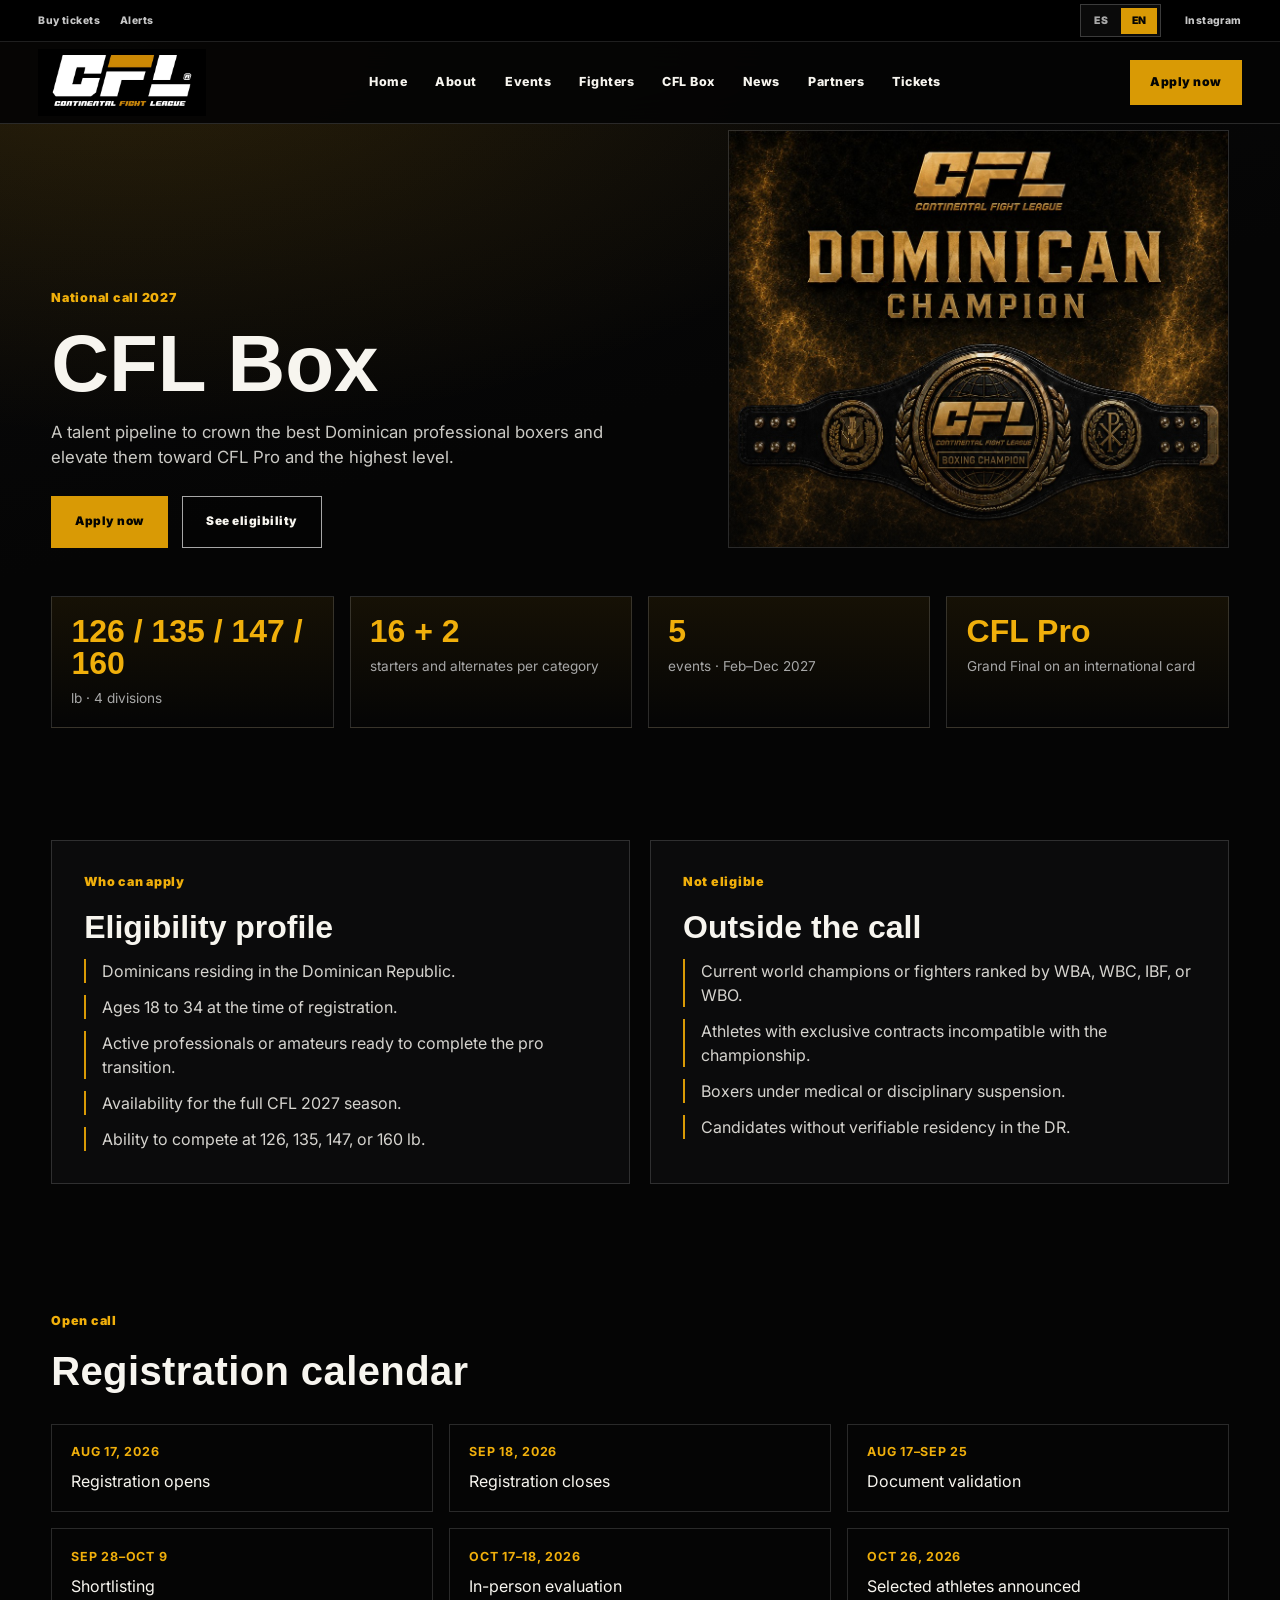
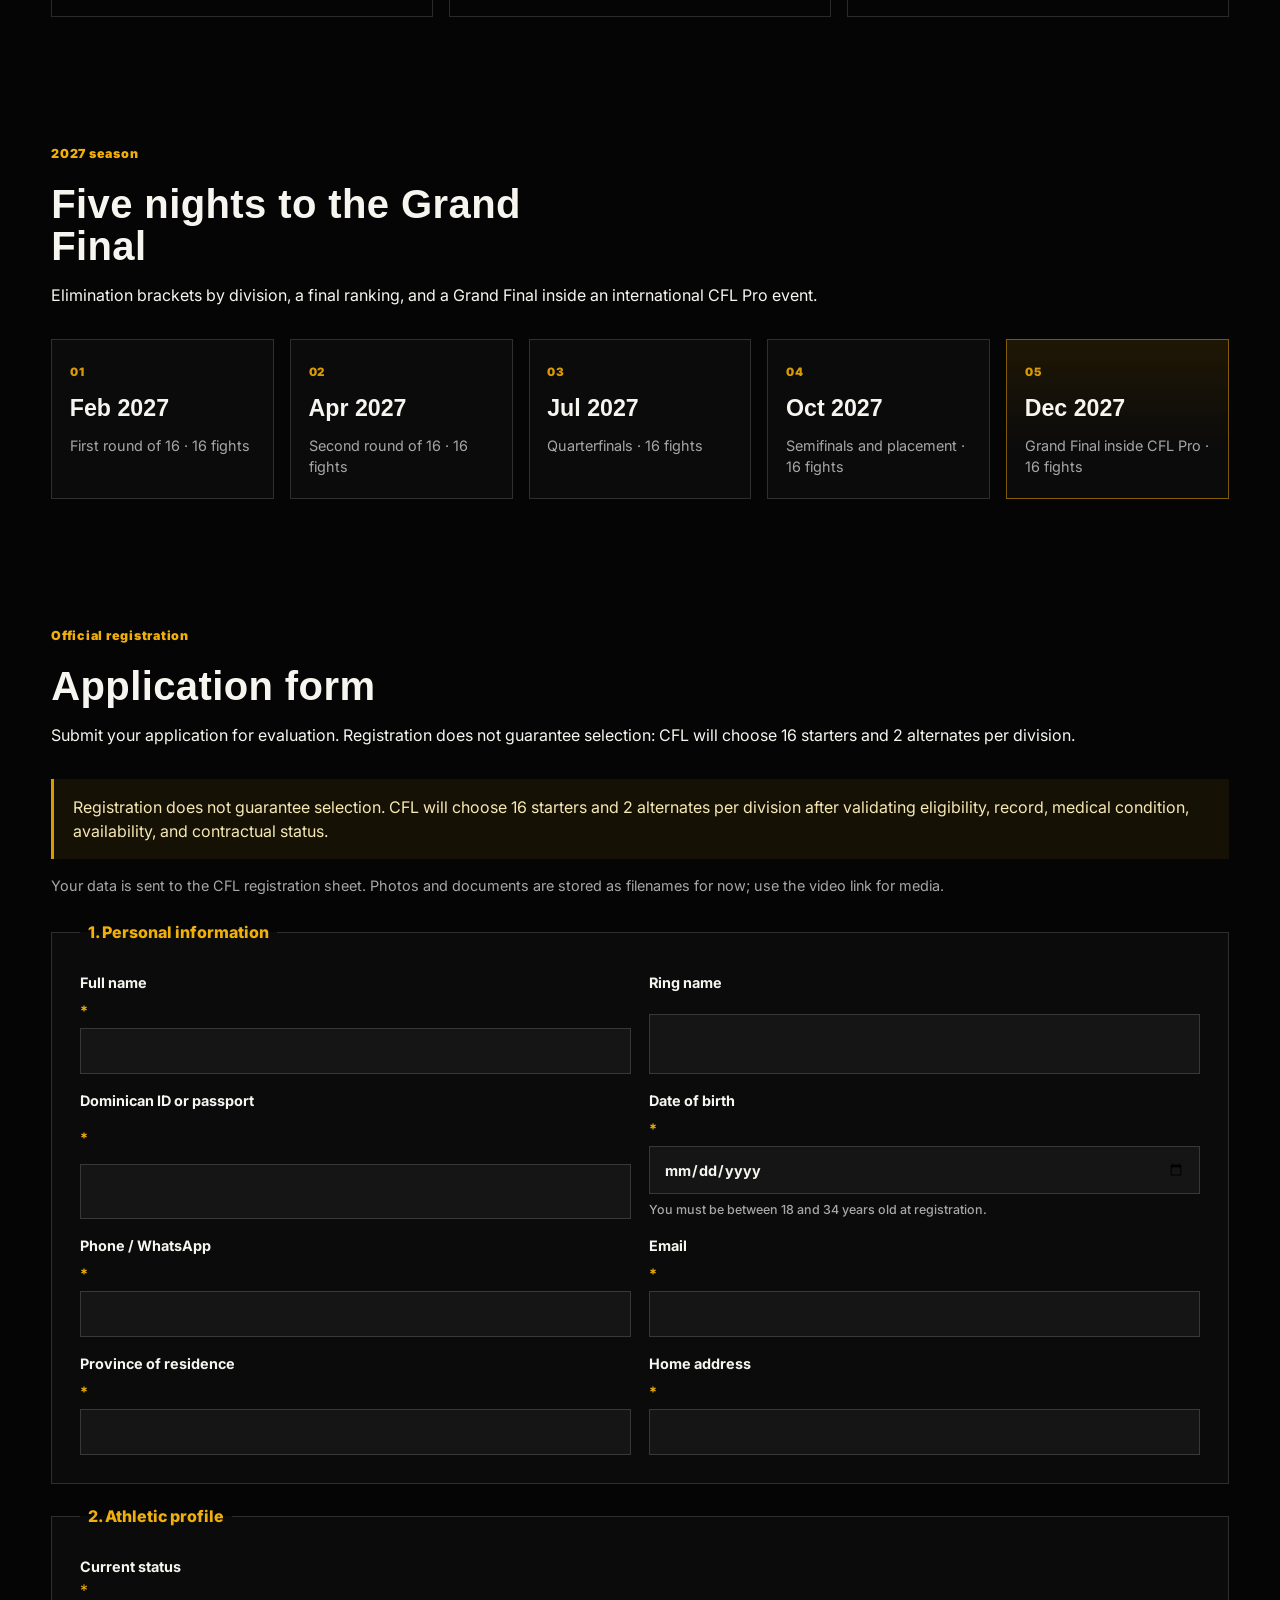
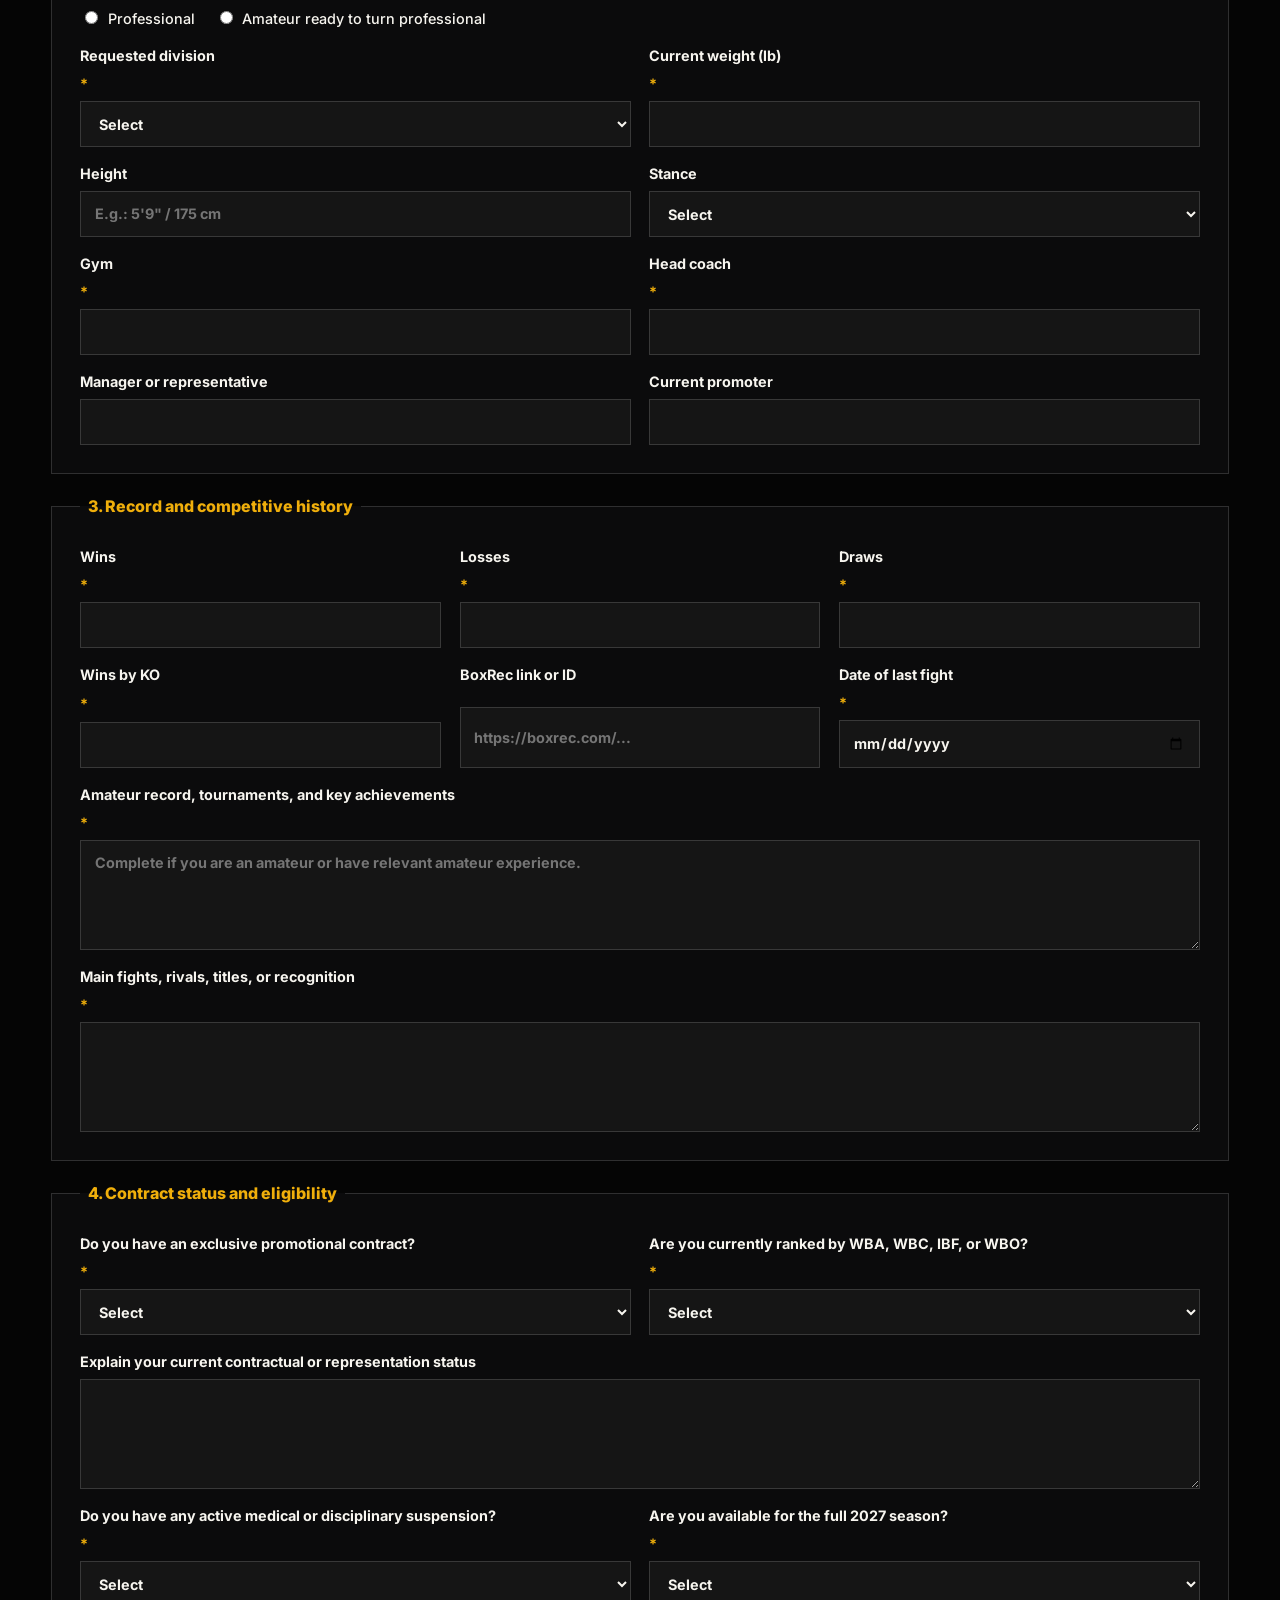
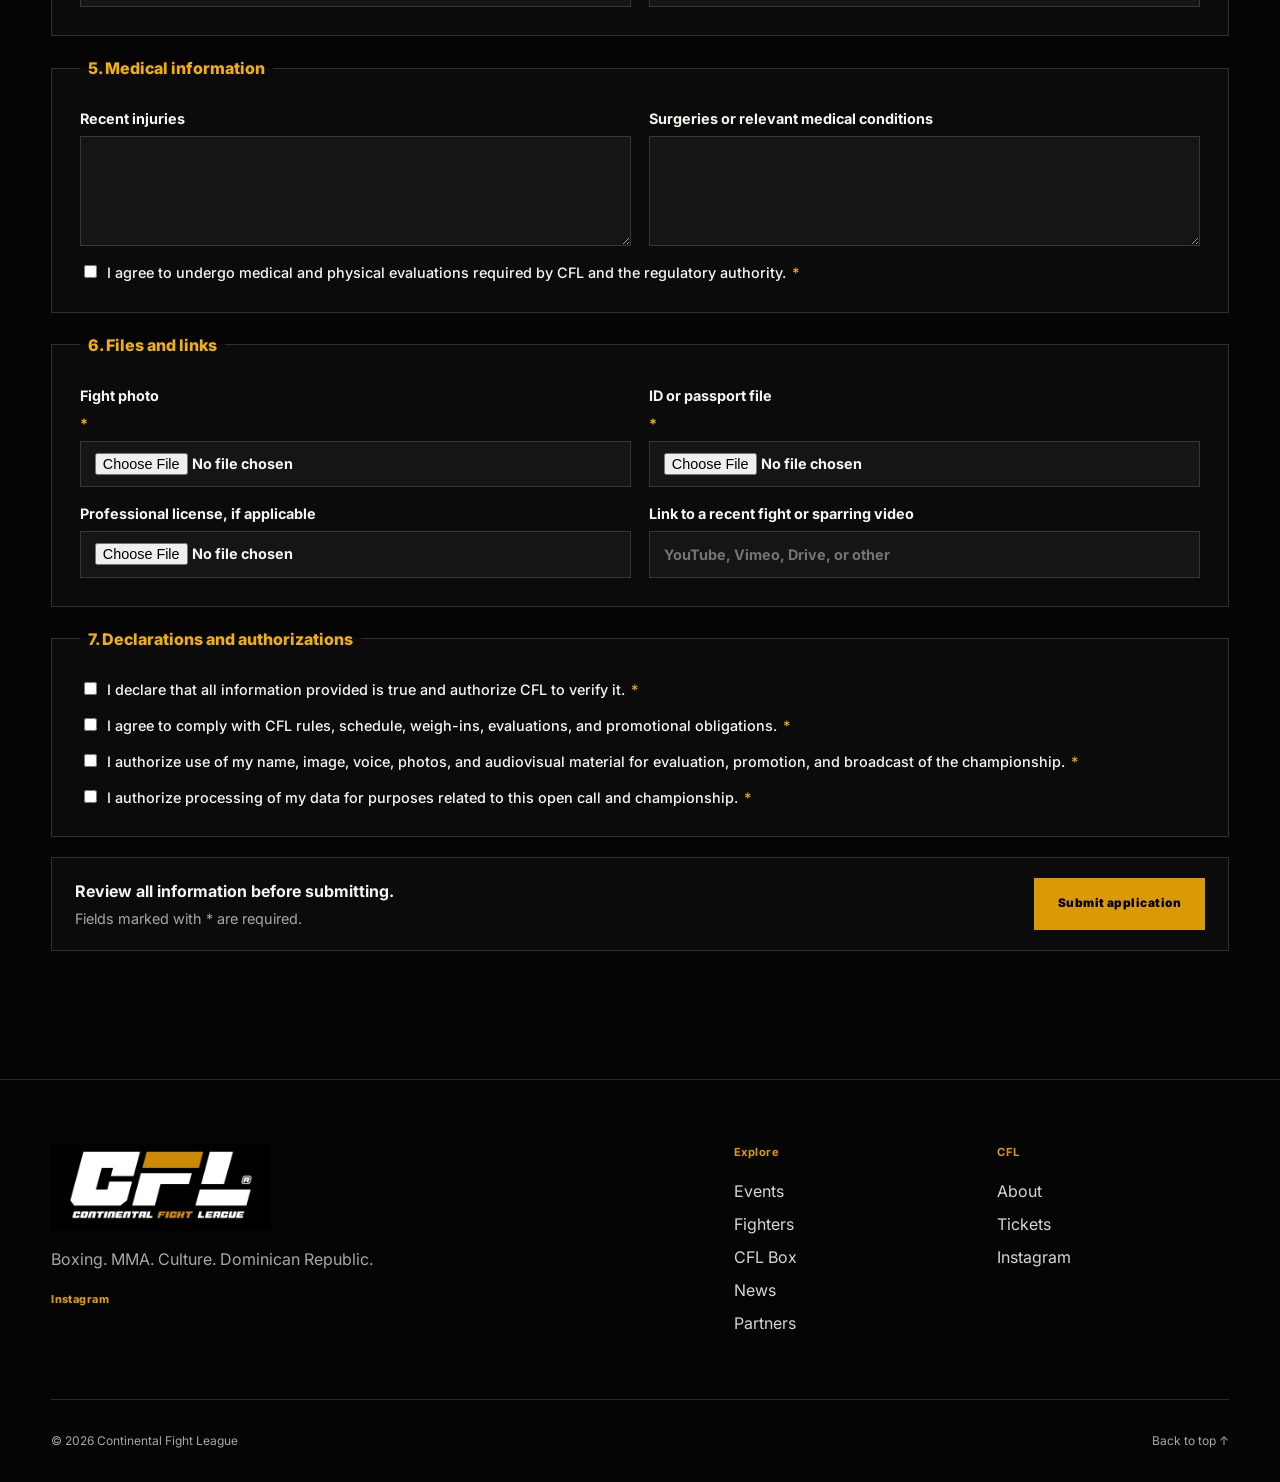
==== cfl-box.html @ 6f765234 "Add CFL Box convocatoria page with Sheets-connected form. Co-authored-by: Cursor <cursoragent@cursor" ====
<!doctype html>
<html lang="en">
<head>
  <meta charset="utf-8" />
  <meta name="viewport" content="width=device-width, initial-scale=1" />
  <meta name="theme-color" content="#070707" />
  <meta name="description" content="CFL Box — Dominican professional boxing championship pipeline for 2027." />
  <title>CFL Box | CFL Continental Fight League</title>
  <link rel="icon" href="assets/favicon.png?v=5" type="image/png" />
  <link rel="apple-touch-icon" href="assets/apple-touch-icon.png?v=5" />
  <link rel="preconnect" href="https://fonts.googleapis.com" />
  <link rel="preconnect" href="https://fonts.gstatic.com" crossorigin />
  <link href="https://fonts.googleapis.com/css2?family=Inter:wght@400;600;700;800;900&display=swap" rel="stylesheet" />
  <link rel="stylesheet" href="styles.css" />
  <script>
    document.documentElement.lang = localStorage.getItem("cfl-lang") || "en";
  </script>
</head>
<body class="page-cfl-box">
  <a class="skip-link" href="#main" data-i18n="skip">Saltar al contenido</a>

  <div class="utility-bar">
    <div class="utility-inner">
      <div class="utility-links">
        <a href="tickets.html" data-i18n="buy_tickets">Comprar boletos</a>
        <a href="index.html#registro" data-i18n="alerts">Alertas</a>
      </div>
      <div class="utility-tools">
        <div class="lang-switch" role="group" data-i18n-aria="lang_label" aria-label="Idioma">
          <button type="button" data-lang="es" aria-pressed="false">ES</button>
          <button type="button" data-lang="en" aria-pressed="true">EN</button>
        </div>
        <div class="utility-social" data-i18n-aria="socials" aria-label="Redes sociales">
          <a href="https://www.instagram.com/cfldr" target="_blank" rel="noopener noreferrer">Instagram</a>
        </div>
      </div>
    </div>
  </div>

  <header class="site-header is-page" id="top">
    <a class="brand" href="index.html" data-i18n-aria="brand_home" aria-label="CFL, inicio">
      <img src="assets/cfl-logo-white.png" alt="Continental Fight League" />
    </a>

    <button class="menu-toggle" type="button" aria-expanded="false" aria-controls="primary-nav">
      <span></span><span></span><span></span>
      <span class="sr-only" data-i18n="open_menu">Abrir menú</span>
    </button>

    <nav class="primary-nav" id="primary-nav" data-i18n-aria="nav_main" aria-label="Navegación principal">
      <a href="index.html" data-i18n="nav_home">Inicio</a>
      <a href="index.html#nosotros" data-i18n="nav_about">Nosotros</a>
      <a href="index.html#evento" data-i18n="nav_events">Eventos</a>
      <a href="index.html#talento" data-i18n="nav_fighters">Atletas</a>
      <a href="cfl-box.html" aria-current="page" data-i18n="nav_cfl_box">CFL Box</a>
      <a href="index.html#noticias" data-i18n="nav_news">Noticias</a>
      <a href="index.html#partners" data-i18n="nav_partners">Partners</a>
      <a href="tickets.html" data-i18n="nav_tickets">Boletos</a>
    </nav>

    <a class="header-cta" href="#inscripcion" data-i18n="cfl_box_cta_apply">Inscribirme</a>
  </header>

  <main id="main" class="cfl-box-main">
    <section class="cfl-box-hero section">
      <div class="cfl-box-hero-copy reveal">
        <p class="eyebrow" data-i18n="cfl_box_eyebrow">Convocatoria nacional 2027</p>
        <h1 data-i18n="cfl_box_title">CFL Box</h1>
        <p class="cfl-box-lead" data-i18n="cfl_box_lead">Pipeline de talento para coronar a los mejores boxeadores profesionales de República Dominicana y proyectarlos hacia CFL Pro y el más alto nivel.</p>
        <div class="cfl-box-hero-actions">
          <a class="button button-primary" href="#inscripcion" data-i18n="cfl_box_cta_apply">Inscribirme</a>
          <a class="button button-ghost" href="#elegibilidad" data-i18n="cfl_box_cta_rules">Ver elegibilidad</a>
        </div>
      </div>
      <div class="cfl-box-hero-art reveal" aria-hidden="true">
        <img src="assets/cfl-box-belt.png" alt="" />
      </div>
    </section>

    <section class="cfl-box-snapshot section reveal">
      <div class="cfl-box-stat"><strong>126 / 135 / 147 / 160</strong><span data-i18n="cfl_box_stat_div">lb · 4 divisiones</span></div>
      <div class="cfl-box-stat"><strong>16 + 2</strong><span data-i18n="cfl_box_stat_roster">titulares y suplentes por categoría</span></div>
      <div class="cfl-box-stat"><strong>5</strong><span data-i18n="cfl_box_stat_events">eventos · feb–dic 2027</span></div>
      <div class="cfl-box-stat"><strong>CFL Pro</strong><span data-i18n="cfl_box_stat_final">Gran Final en cartelera internacional</span></div>
    </section>

    <section class="cfl-box-split section" id="elegibilidad">
      <div class="cfl-box-panel reveal">
        <p class="eyebrow" data-i18n="cfl_box_eligible_eyebrow">Quiénes pueden aplicar</p>
        <h2 data-i18n="cfl_box_eligible_title">Perfil de elegibilidad</h2>
        <ul class="cfl-box-list">
          <li data-i18n="cfl_box_eligible_1">Dominicanos residentes en República Dominicana.</li>
          <li data-i18n="cfl_box_eligible_2">Edad entre 18 y 34 años al momento de la inscripción.</li>
          <li data-i18n="cfl_box_eligible_3">Profesionales activos o amateurs preparados para formalizar su paso al profesionalismo.</li>
          <li data-i18n="cfl_box_eligible_4">Disponibilidad para toda la temporada CFL 2027.</li>
          <li data-i18n="cfl_box_eligible_5">Capacidad para competir en 126, 135, 147 o 160 lb.</li>
        </ul>
      </div>
      <div class="cfl-box-panel reveal">
        <p class="eyebrow" data-i18n="cfl_box_ineligible_eyebrow">No elegibles</p>
        <h2 data-i18n="cfl_box_ineligible_title">Fuera de convocatoria</h2>
        <ul class="cfl-box-list">
          <li data-i18n="cfl_box_ineligible_1">Campeones mundiales vigentes o peleadores clasificados en WBA, WBC, IBF o WBO.</li>
          <li data-i18n="cfl_box_ineligible_2">Atletas con contratos exclusivos incompatibles con el campeonato.</li>
          <li data-i18n="cfl_box_ineligible_3">Boxeadores suspendidos médica o disciplinariamente.</li>
          <li data-i18n="cfl_box_ineligible_4">Candidatos sin residencia verificable en RD.</li>
        </ul>
      </div>
    </section>

    <section class="cfl-box-timeline section">
      <div class="section-heading reveal">
        <div>
          <p class="eyebrow" data-i18n="cfl_box_timeline_eyebrow">Convocatoria</p>
          <h2 data-i18n="cfl_box_timeline_title">Calendario de inscripción</h2>
        </div>
      </div>
      <ol class="cfl-box-timeline-list reveal">
        <li><strong data-i18n="cfl_box_tl_1_date">17 ago 2026</strong><span data-i18n="cfl_box_tl_1">Apertura de inscripciones</span></li>
        <li><strong data-i18n="cfl_box_tl_2_date">18 sep 2026</strong><span data-i18n="cfl_box_tl_2">Cierre de inscripciones</span></li>
        <li><strong data-i18n="cfl_box_tl_3_date">17 ago–25 sep</strong><span data-i18n="cfl_box_tl_3">Validación documental</span></li>
        <li><strong data-i18n="cfl_box_tl_4_date">28 sep–9 oct</strong><span data-i18n="cfl_box_tl_4">Preselección</span></li>
        <li><strong data-i18n="cfl_box_tl_5_date">17–18 oct 2026</strong><span data-i18n="cfl_box_tl_5">Evaluación presencial</span></li>
        <li><strong data-i18n="cfl_box_tl_6_date">26 oct 2026</strong><span data-i18n="cfl_box_tl_6">Anuncio de seleccionados</span></li>
      </ol>
    </section>

    <section class="cfl-box-season section">
      <div class="section-heading reveal">
        <div>
          <p class="eyebrow" data-i18n="cfl_box_season_eyebrow">Temporada 2027</p>
          <h2 data-i18n="cfl_box_season_title">Cinco jornadas hasta la Gran Final</h2>
        </div>
        <p data-i18n="cfl_box_season_copy">Cuadros eliminatorios por división, ranking final y una Gran Final integrada a un evento internacional CFL Pro.</p>
      </div>
      <div class="cfl-box-season-grid reveal">
        <article><span>01</span><h3 data-i18n="cfl_box_ev1_title">Feb 2027</h3><p data-i18n="cfl_box_ev1_copy">Primera jornada de octavos · 16 peleas</p></article>
        <article><span>02</span><h3 data-i18n="cfl_box_ev2_title">Abr 2027</h3><p data-i18n="cfl_box_ev2_copy">Segunda jornada de octavos · 16 peleas</p></article>
        <article><span>03</span><h3 data-i18n="cfl_box_ev3_title">Jul 2027</h3><p data-i18n="cfl_box_ev3_copy">Cuartos de final · 16 peleas</p></article>
        <article><span>04</span><h3 data-i18n="cfl_box_ev4_title">Oct 2027</h3><p data-i18n="cfl_box_ev4_copy">Semifinales y clasificación · 16 peleas</p></article>
        <article class="is-final"><span>05</span><h3 data-i18n="cfl_box_ev5_title">Dic 2027</h3><p data-i18n="cfl_box_ev5_copy">Gran Final dentro de CFL Pro · 16 peleas</p></article>
      </div>
    </section>

    <section class="cfl-box-form-section section" id="inscripcion">
      <div class="section-heading reveal">
        <div>
          <p class="eyebrow" data-i18n="cfl_box_form_eyebrow">Inscripción oficial</p>
          <h2 data-i18n="cfl_box_form_title">Formulario de convocatoria</h2>
        </div>
        <p data-i18n="cfl_box_form_copy">Completa tu solicitud para evaluación. La inscripción no garantiza selección: CFL elegirá 16 titulares y 2 suplentes por división.</p>
      </div>

      <div class="cfl-box-notice reveal" data-i18n="cfl_box_form_notice">La inscripción no garantiza selección. CFL elegirá 16 titulares y 2 suplentes por división luego de validar elegibilidad, trayectoria, condición médica, disponibilidad y situación contractual.</div>
      <p class="cfl-box-demo-note reveal" data-i18n="cfl_box_form_demo">Los datos se envían a la hoja de inscripción CFL. Las fotos y documentos se registran solo como nombre de archivo por ahora; usa el enlace de video para material audiovisual.</p>

      <form class="cfl-box-form reveal" id="cflBoxForm" action="#" method="post" enctype="multipart/form-data" novalidate>
        <fieldset>
          <legend data-i18n="cfl_box_fs_personal">1. Datos personales</legend>
          <div class="cfl-box-grid">
            <label><span data-i18n="cfl_box_f_nombre">Nombre completo</span> <em>*</em>
              <input name="nombre_completo" type="text" autocomplete="name" required />
            </label>
            <label><span data-i18n="cfl_box_f_nombre_deportivo">Nombre deportivo</span>
              <input name="nombre_deportivo" type="text" />
            </label>
            <label><span data-i18n="cfl_box_f_documento">Cédula o pasaporte dominicano</span> <em>*</em>
              <input name="documento_identidad" type="text" required />
            </label>
            <label><span data-i18n="cfl_box_f_nacimiento">Fecha de nacimiento</span> <em>*</em>
              <input name="fecha_nacimiento" type="date" required />
              <small data-i18n="cfl_box_f_nacimiento_help">Debe tener entre 18 y 34 años al momento de la inscripción.</small>
            </label>
            <label><span data-i18n="cfl_box_f_telefono">Teléfono / WhatsApp</span> <em>*</em>
              <input name="telefono" type="tel" autocomplete="tel" required />
            </label>
            <label><span data-i18n="cfl_box_f_email">Correo electrónico</span> <em>*</em>
              <input name="correo_electronico" type="email" autocomplete="email" required />
            </label>
            <label><span data-i18n="cfl_box_f_provincia">Provincia de residencia</span> <em>*</em>
              <input name="provincia_residencia" type="text" required />
            </label>
            <label><span data-i18n="cfl_box_f_direccion">Dirección de residencia</span> <em>*</em>
              <input name="direccion_residencia" type="text" autocomplete="street-address" required />
            </label>
          </div>
        </fieldset>

        <fieldset>
          <legend data-i18n="cfl_box_fs_sport">2. Perfil deportivo</legend>
          <div class="cfl-box-grid">
            <div class="cfl-box-full">
              <span class="cfl-box-label" data-i18n="cfl_box_f_condicion">Condición actual</span> <em>*</em>
              <div class="cfl-box-choices">
                <label class="cfl-box-choice"><input type="radio" name="condicion_boxeador" value="profesional" required /> <span data-i18n="cfl_box_f_pro">Profesional</span></label>
                <label class="cfl-box-choice"><input type="radio" name="condicion_boxeador" value="amateur_transicion" required /> <span data-i18n="cfl_box_f_amateur">Amateur interesado en pasar a profesional</span></label>
              </div>
            </div>
            <label><span data-i18n="cfl_box_f_division">División solicitada</span> <em>*</em>
              <select name="division_solicitada" required>
                <option value="" data-i18n="cfl_box_opt_select">Seleccione</option>
                <option value="pluma_126" data-i18n="cfl_box_opt_pluma">Peso pluma - 126 lb</option>
                <option value="ligero_135" data-i18n="cfl_box_opt_ligero">Peso ligero - 135 lb</option>
                <option value="welter_147" data-i18n="cfl_box_opt_welter">Peso wélter - 147 lb</option>
                <option value="mediano_160" data-i18n="cfl_box_opt_mediano">Peso mediano - 160 lb</option>
              </select>
            </label>
            <label><span data-i18n="cfl_box_f_peso">Peso actual (lb)</span> <em>*</em>
              <input name="peso_actual_lb" type="number" min="100" max="220" step="0.1" required />
            </label>
            <label><span data-i18n="cfl_box_f_estatura">Estatura</span>
              <input name="estatura" type="text" data-i18n-placeholder="cfl_box_ph_estatura" placeholder="Ej.: 5'9&quot; / 175 cm" />
            </label>
            <label><span data-i18n="cfl_box_f_guardia">Guardia</span>
              <select name="guardia">
                <option value="" data-i18n="cfl_box_opt_select">Seleccione</option>
                <option value="derecha" data-i18n="cfl_box_opt_orthodox">Derecha / Ortodoxa</option>
                <option value="zurda" data-i18n="cfl_box_opt_southpaw">Zurda</option>
                <option value="cambiante" data-i18n="cfl_box_opt_switch">Cambiante</option>
              </select>
            </label>
            <label><span data-i18n="cfl_box_f_gimnasio">Gimnasio</span> <em>*</em>
              <input name="gimnasio" type="text" required />
            </label>
            <label><span data-i18n="cfl_box_f_entrenador">Entrenador principal</span> <em>*</em>
              <input name="entrenador_principal" type="text" required />
            </label>
            <label><span data-i18n="cfl_box_f_manager">Manager o representante</span>
              <input name="manager_representante" type="text" />
            </label>
            <label><span data-i18n="cfl_box_f_promotor">Promotor actual</span>
              <input name="promotor_actual" type="text" />
            </label>
          </div>
        </fieldset>

        <fieldset>
          <legend data-i18n="cfl_box_fs_record">3. Récord e historial competitivo</legend>
          <div class="cfl-box-grid cfl-box-grid-3">
            <label><span data-i18n="cfl_box_f_wins">Victorias</span> <em>*</em>
              <input name="victorias" type="number" min="0" required />
            </label>
            <label><span data-i18n="cfl_box_f_losses">Derrotas</span> <em>*</em>
              <input name="derrotas" type="number" min="0" required />
            </label>
            <label><span data-i18n="cfl_box_f_draws">Empates</span> <em>*</em>
              <input name="empates" type="number" min="0" required />
            </label>
            <label><span data-i18n="cfl_box_f_kos">Victorias por KO</span> <em>*</em>
              <input name="kos" type="number" min="0" required />
            </label>
            <label><span data-i18n="cfl_box_f_boxrec">Enlace o ID de BoxRec</span>
              <input name="boxrec" type="text" placeholder="https://boxrec.com/..." />
            </label>
            <label><span data-i18n="cfl_box_f_last_fight">Fecha de última pelea</span> <em>*</em>
              <input name="fecha_ultima_pelea" type="date" required />
            </label>
            <label class="cfl-box-full"><span data-i18n="cfl_box_f_amateur_hist">Récord amateur, torneos y logros relevantes</span> <em>*</em>
              <textarea name="historial_amateur" data-i18n-placeholder="cfl_box_ph_amateur" placeholder="Complete si es amateur o si tiene experiencia amateur relevante." required></textarea>
            </label>
            <label class="cfl-box-full"><span data-i18n="cfl_box_f_comp_hist">Principales peleas, rivales, títulos o reconocimientos</span> <em>*</em>
              <textarea name="historial_competitivo" required></textarea>
            </label>
          </div>
        </fieldset>

        <fieldset>
          <legend data-i18n="cfl_box_fs_contract">4. Situación contractual y elegibilidad</legend>
          <div class="cfl-box-grid">
            <label><span data-i18n="cfl_box_f_exclusive">¿Tiene contrato promocional exclusivo?</span> <em>*</em>
              <select name="contrato_exclusivo" required>
                <option value="" data-i18n="cfl_box_opt_select">Seleccione</option>
                <option value="no" data-i18n="cfl_box_opt_no">No</option>
                <option value="si" data-i18n="cfl_box_opt_yes">Sí</option>
                <option value="no_se" data-i18n="cfl_box_opt_unsure">No estoy seguro</option>
              </select>
            </label>
            <label><span data-i18n="cfl_box_f_ranked">¿Está clasificado actualmente por WBA, WBC, IBF o WBO?</span> <em>*</em>
              <select name="ranking_sancionador" required>
                <option value="" data-i18n="cfl_box_opt_select">Seleccione</option>
                <option value="no" data-i18n="cfl_box_opt_no">No</option>
                <option value="si" data-i18n="cfl_box_opt_yes">Sí</option>
                <option value="no_se" data-i18n="cfl_box_opt_unsure">No estoy seguro</option>
              </select>
            </label>
            <label class="cfl-box-full"><span data-i18n="cfl_box_f_contract_detail">Explique su situación contractual o representación actual</span>
              <textarea name="detalle_situacion_contractual"></textarea>
            </label>
            <label><span data-i18n="cfl_box_f_suspension">¿Tiene alguna suspensión médica o disciplinaria vigente?</span> <em>*</em>
              <select name="suspension_vigente" required>
                <option value="" data-i18n="cfl_box_opt_select">Seleccione</option>
                <option value="no" data-i18n="cfl_box_opt_no">No</option>
                <option value="si" data-i18n="cfl_box_opt_yes">Sí</option>
              </select>
            </label>
            <label><span data-i18n="cfl_box_f_availability">¿Está disponible para toda la temporada 2027?</span> <em>*</em>
              <select name="disponibilidad_temporada" required>
                <option value="" data-i18n="cfl_box_opt_select">Seleccione</option>
                <option value="si" data-i18n="cfl_box_opt_yes">Sí</option>
                <option value="no" data-i18n="cfl_box_opt_no">No</option>
                <option value="parcial" data-i18n="cfl_box_opt_partial">Parcialmente</option>
              </select>
            </label>
          </div>
        </fieldset>

        <fieldset>
          <legend data-i18n="cfl_box_fs_medical">5. Información médica</legend>
          <div class="cfl-box-grid">
            <label><span data-i18n="cfl_box_f_injuries">Lesiones recientes</span><textarea name="lesiones_recientes"></textarea></label>
            <label><span data-i18n="cfl_box_f_surgery">Cirugías o condiciones médicas relevantes</span><textarea name="cirugias_condiciones"></textarea></label>
            <label class="cfl-box-choice cfl-box-full">
              <input type="checkbox" name="acepta_evaluacion_medica" required />
              <span data-i18n="cfl_box_f_med_consent">Acepto someterme a evaluaciones médicas y físicas requeridas por CFL y la autoridad reguladora.</span> <em>*</em>
            </label>
          </div>
        </fieldset>

        <fieldset>
          <legend data-i18n="cfl_box_fs_files">6. Archivos y enlaces</legend>
          <div class="cfl-box-grid">
            <label><span data-i18n="cfl_box_f_photo">Fotografía deportiva</span> <em>*</em>
              <input name="foto_deportiva" type="file" accept="image/jpeg,image/png,image/webp" required />
            </label>
            <label><span data-i18n="cfl_box_f_id_file">Cédula o pasaporte</span> <em>*</em>
              <input name="archivo_documento" type="file" accept="image/jpeg,image/png,application/pdf" required />
            </label>
            <label><span data-i18n="cfl_box_f_license">Licencia profesional, si aplica</span>
              <input name="licencia_profesional" type="file" accept="image/jpeg,image/png,application/pdf" />
            </label>
            <label><span data-i18n="cfl_box_f_video">Enlace a video de pelea o sparring reciente</span>
              <input name="video_pelea" type="url" data-i18n-placeholder="cfl_box_ph_video" placeholder="YouTube, Vimeo, Drive u otro" />
            </label>
          </div>
        </fieldset>

        <fieldset>
          <legend data-i18n="cfl_box_fs_consent">7. Declaraciones y autorizaciones</legend>
          <div class="cfl-box-consent">
            <label class="cfl-box-choice"><input type="checkbox" name="declara_veracidad" required /> <span data-i18n="cfl_box_f_truth">Declaro que toda la información suministrada es verdadera y autorizo a CFL a verificarla.</span> <em>*</em></label>
            <label class="cfl-box-choice"><input type="checkbox" name="acepta_reglamento" required /> <span data-i18n="cfl_box_f_rules">Acepto cumplir el reglamento, calendario, pesajes, evaluaciones y obligaciones promocionales de CFL.</span> <em>*</em></label>
            <label class="cfl-box-choice"><input type="checkbox" name="autoriza_imagen" required /> <span data-i18n="cfl_box_f_image">Autorizo el uso de mi nombre, imagen, voz, fotografías y material audiovisual para evaluación, promoción y transmisión del campeonato.</span> <em>*</em></label>
            <label class="cfl-box-choice"><input type="checkbox" name="autoriza_datos" required /> <span data-i18n="cfl_box_f_data">Autorizo el tratamiento de mis datos para fines relacionados con esta convocatoria y el campeonato.</span> <em>*</em></label>
          </div>
        </fieldset>

        <div class="cfl-box-submit">
          <div>
            <strong data-i18n="cfl_box_review">Revise toda la información antes de enviar.</strong>
            <p class="cfl-box-status" data-form-status data-i18n="cfl_box_required_note">Los campos marcados con * son obligatorios.</p>
          </div>
          <button class="button button-primary" type="submit" data-i18n="cfl_box_submit">Enviar inscripción</button>
        </div>
      </form>
    </section>
  </main>

  <footer class="site-footer">
    <div class="footer-brand">
      <img src="assets/cfl-logo-white.png" alt="Continental Fight League" />
      <p data-i18n="footer_tagline">Boxeo. MMA. Cultura. República Dominicana.</p>
      <div class="footer-social">
        <a href="https://www.instagram.com/cfldr" target="_blank" rel="noopener noreferrer">Instagram</a>
      </div>
    </div>
    <div class="footer-nav">
      <div>
        <h2 data-i18n="footer_explore">Explora</h2>
        <a href="index.html#evento" data-i18n="nav_events">Eventos</a>
        <a href="index.html#talento" data-i18n="nav_fighters">Atletas</a>
        <a href="cfl-box.html" data-i18n="nav_cfl_box">CFL Box</a>
        <a href="index.html#noticias" data-i18n="nav_news">Noticias</a>
        <a href="index.html#partners" data-i18n="nav_partners">Partners</a>
      </div>
      <div>
        <h2>CFL</h2>
        <a href="index.html#nosotros" data-i18n="nav_about">Nosotros</a>
        <a href="tickets.html" data-i18n="nav_tickets">Boletos</a>
        <a href="https://www.instagram.com/cfldr" target="_blank" rel="noopener noreferrer">Instagram</a>
      </div>
    </div>
    <div class="footer-bottom">
      <span>© 2026 Continental Fight League</span>
      <a href="#top" data-i18n="back_top">Volver arriba ↑</a>
    </div>
  </footer>

  <script src="i18n.js"></script>
  <script src="cfl-box.js"></script>
  <script src="script.js"></script>
</body>
</html>
---- styles.css ----
:root {
  --black: #050505;
  --black-soft: #0d0d0e;
  --panel: #131314;
  --white: #f7f5ef;
  --muted: #a7a7a7;
  --gold: #d99a05;
  --gold-bright: #f0af0b;
  --line: rgba(255,255,255,.15);
  --max: 1480px;
  --header-h: 82px;
  --utility-h: 42px;
  --display: Impact, Haettenschweiler, "Arial Narrow Bold", sans-serif;
  --sans: Inter, ui-sans-serif, system-ui, -apple-system, BlinkMacSystemFont, "Segoe UI", sans-serif;
}

* { box-sizing: border-box; }
html { scroll-behavior: smooth; background: var(--black); }
body { margin: 0; color: var(--white); background: var(--black); font-family: var(--sans); line-height: 1.5; overflow-x: hidden; }
img { display: block; max-width: 100%; }
a { color: inherit; text-decoration: none; }
button, input { font: inherit; }
button { color: inherit; }

.skip-link { position: fixed; z-index: 999; left: 1rem; top: -4rem; padding: .75rem 1rem; background: var(--gold); color: #000; font-weight: 800; transition: top .2s; }
.skip-link:focus { top: 1rem; }
.sr-only { position: absolute; width: 1px; height: 1px; overflow: hidden; clip: rect(0,0,0,0); white-space: nowrap; }

.utility-bar {
 position: relative;
 z-index: 60;
 height: var(--utility-h);
 background: #000;
 border-bottom: 1px solid rgba(255,255,255,.12);
}
.utility-inner {
 max-width: var(--max);
 height: 100%;
 margin: 0 auto;
 padding: 0 clamp(1rem, 3vw, 3.5rem);
 display: flex;
 align-items: center;
 justify-content: space-between;
 gap: 1rem;
}
.utility-links, .utility-social, .utility-tools { display: flex; align-items: center; gap: 1.25rem; }
.utility-tools { margin-left: auto; gap: 1.5rem; }
.utility-links a, .utility-social a {
  letter-spacing: .04em;
  font-size: .65rem;
  font-weight: 800;
  color: rgba(255,255,255,.78);
  transition: color .2s ease;
}
.utility-links a:hover, .utility-social a:hover { color: var(--gold); }

.lang-switch {
  display: inline-flex;
  align-items: center;
  gap: .15rem;
  padding: .15rem;
  border: 1px solid rgba(255,255,255,.2);
  background: rgba(255,255,255,.04);
}
.lang-switch button {
  min-width: 36px;
  height: 26px;
  border: 0;
  background: transparent;
  color: rgba(255,255,255,.65);
  font-size: .65rem;
  font-weight: 900;
  letter-spacing: .08em;
  cursor: pointer;
  transition: .2s ease;
}
.lang-switch button.is-active,
.lang-switch button:hover {
  background: var(--gold);
  color: #050505;
}

.site-header {
 position: absolute;
 inset: var(--utility-h) 0 auto 0;
 z-index: 50;
 height: var(--header-h);
 display: grid;
 grid-template-columns: 220px 1fr 190px;
 align-items: center;
 padding: 0 clamp(1rem, 3vw, 3.5rem);
 border-bottom: 1px solid rgba(255,255,255,.2);
 background: linear-gradient(to bottom, rgba(0,0,0,.72), rgba(0,0,0,0));
}
.site-header.is-sticky,
.site-header.is-page {
 position: fixed;
 top: 0;
 inset-inline: 0;
 background: rgba(5,5,5,.94);
 backdrop-filter: blur(16px);
 border-bottom-color: var(--line);
}
.site-header.is-sticky { animation: headerDown .25s ease; }
.site-header.is-page { inset-block-start: var(--utility-h); }
.page-tickets .utility-bar { position: sticky; top: 0; }
@keyframes headerDown { from { transform: translateY(-100%); } to { transform: translateY(0); } }
.brand { width: 168px; }
.brand img { width: 100%; }
.primary-nav { justify-self: center; display: flex; gap: clamp(1.1rem, 2.2vw, 2.5rem); align-items: center; }
.primary-nav a { position: relative; padding: 1rem 0; letter-spacing: .04em; font-size: .78rem; font-weight: 800; }
.primary-nav a::after { content: ""; position: absolute; left: 0; right: 100%; bottom: .65rem; height: 2px; background: var(--gold); transition: right .2s ease; }
.primary-nav a:hover::after, .primary-nav a:focus-visible::after { right: 0; }
.header-cta {
 justify-self: end;
 padding: .85rem 1.25rem;
 background: var(--gold);
 color: #050505;
 
 letter-spacing: .04em;
 font-size: .76rem;
 font-weight: 900;
 transition: .2s ease;
}
.header-cta:hover { background: #fff; }
.menu-toggle { display: none; background: none; border: 0; padding: .6rem; cursor: pointer; }
.menu-toggle span:not(.sr-only) { display: block; width: 28px; height: 2px; background: #fff; margin: 5px 0; }

.hero { position: relative; min-height: min(920px, 100svh); background: #000; overflow: hidden; }
.hero-slider, .hero-slide { position: absolute; inset: 0; }
.hero-slide {
 opacity: 0;
 visibility: hidden;
 transform: scale(1.025);
 background-image: var(--hero-image);
 background-size: cover;
 background-position: center;
 transition: opacity .85s ease, visibility .85s ease, transform 6s ease;
}
.hero-slide.is-active { opacity: 1; visibility: visible; transform: scale(1); }
.hero-shade {
 position: absolute;
 inset: 0;
 background:
 linear-gradient(90deg, rgba(0,0,0,.92) 0%, rgba(0,0,0,.62) 32%, rgba(0,0,0,.12) 63%, rgba(0,0,0,.24) 100%),
 linear-gradient(0deg, rgba(0,0,0,.78) 0%, transparent 40%);
}
.hero-content {
 position: absolute;
 z-index: 2;
 left: clamp(1.25rem, 6vw, 7rem);
 bottom: clamp(9rem, 16vh, 12rem);
 width: min(700px, 48vw);
}
.eyebrow { margin: 0 0 1.2rem; color: var(--gold-bright); letter-spacing: .06em; font-size: .78rem; font-weight: 900; }
.hero h1, .hero h2 {
 margin: 0;
 max-width: 850px;
 font-family: var(--display);
 font-size: clamp(3.6rem, 7.2vw, 7.8rem);
 line-height: .88;
 letter-spacing: .005em;
 
 text-wrap: balance;
}
.hero-copy { max-width: 650px; margin: 1.65rem 0 0; color: rgba(255,255,255,.82); font-size: clamp(1rem, 1.4vw, 1.25rem); }
.hero-actions { display: flex; flex-wrap: wrap; gap: .9rem; margin-top: 2rem; }
.button {
 display: inline-flex;
 align-items: center;
 justify-content: center;
 min-height: 52px;
 padding: .9rem 1.45rem;
 border: 1px solid transparent;
 
 letter-spacing: .04em;
 font-size: .74rem;
 font-weight: 900;
 transition: transform .2s ease, background .2s ease, color .2s ease, border-color .2s ease;
}
.button:hover { transform: translateY(-2px); }
.button-primary { background: var(--gold); color: #030303; }
.button-primary:hover { background: #fff; }
.button-ghost { border-color: rgba(255,255,255,.65); background: rgba(0,0,0,.2); }
.button-ghost:hover { background: #fff; color: #000; border-color: #fff; }
.button-light { background: #fff; color: #000; }
.hero-caption {
 position: absolute;
 right: clamp(1.2rem, 3vw, 3rem);
 bottom: 2.3rem;
 z-index: 2;
 
 letter-spacing: .04em;
 font-size: .67rem;
 font-weight: 800;
 color: rgba(255,255,255,.72);
}
.hero-countdown {
 position: absolute;
 z-index: 5;
 left: clamp(1.2rem, 6vw, 7rem);
 bottom: 2rem;
 display: flex;
 gap: clamp(1.2rem, 3vw, 2.5rem);
 padding: 1rem 1.35rem;
 background: rgba(0,0,0,.55);
 border: 1px solid rgba(255,255,255,.18);
 backdrop-filter: blur(10px);
}
.hero-countdown div { display: grid; justify-items: center; min-width: 52px; }
.hero-countdown strong { font-family: var(--display); font-size: 2rem; line-height: 1; color: var(--gold-bright); }
.hero-countdown span { margin-top: .3rem; color: rgba(255,255,255,.7); font-size: .58rem; letter-spacing: .04em; font-weight: 800; }
.slider-controls {
 position: absolute;
 z-index: 5;
 right: clamp(1.2rem, 6vw, 7rem);
 bottom: 2rem;
 display: flex;
 gap: 1rem;
 align-items: center;
}
.slider-controls button {
 width: 44px;
 height: 44px;
 border: 1px solid rgba(255,255,255,.38);
 border-radius: 50%;
 background: rgba(0,0,0,.25);
 cursor: pointer;
 transition: .2s ease;
}
.slider-controls button:hover { border-color: var(--gold); color: var(--gold); }
.slider-dots { display: flex; gap: .55rem; }
.slider-dots button { width: 30px; height: 3px; border: 0; border-radius: 0; padding: 0; background: rgba(255,255,255,.35); }
.slider-dots button.is-active { background: var(--gold); }
.hero-index {
 position: absolute;
 right: clamp(1.2rem, 3vw, 3rem);
 top: 50%;
 transform: translateY(-50%);
 z-index: 4;
 display: grid;
 justify-items: center;
 gap: .7rem;
 font-size: .72rem;
 letter-spacing: .04em;
}
.hero-index i { width: 1px; height: 70px; background: rgba(255,255,255,.35); }

.section { max-width: var(--max); margin: 0 auto; padding: clamp(5rem, 9vw, 9rem) clamp(1.25rem, 4vw, 4rem); }
.section-heading { margin-bottom: clamp(2rem, 5vw, 4.5rem); }
.section-heading h2, .brand-story h2, .signup h2, .media-heading h2, .belief h2 {
 margin: 0;
 font-family: var(--display);
 font-size: clamp(3.2rem, 6.4vw, 6.7rem);
 line-height: .9;
 
 letter-spacing: .01em;
}
.split-heading { display: grid; grid-template-columns: 1.6fr .7fr; gap: 4rem; align-items: end; }
.split-heading > p { color: var(--muted); font-size: 1.05rem; }
.text-link { letter-spacing: .04em; font-size: .72rem; font-weight: 900; justify-self: end; }
.text-link span { color: var(--gold); margin-left: .4rem; }

.belief {
 max-width: none;
 padding-block: clamp(4.5rem, 8vw, 7rem);
 background:
 radial-gradient(ellipse at 20% 50%, rgba(217,154,5,.12), transparent 55%),
 #090909;
 border-bottom: 1px solid var(--line);
}
.belief-inner { max-width: 920px; margin: 0 auto; text-align: center; }
.belief-inner p:not(.eyebrow) { margin: 1.15rem auto 0; max-width: 780px; color: var(--muted); font-size: 1.05rem; line-height: 1.65; }
.belief-inner .belief-secondary:last-of-type { margin-bottom: 2.2rem; }
.belief .button { margin-inline: auto; }

.event-card {
 display: grid;
 grid-template-columns: 1.05fr .95fr;
 gap: 0;
 background: var(--panel);
 border: 1px solid rgba(255,255,255,.08);
 overflow: hidden;
}
.event-card-media { position: relative; min-height: 520px; }
.event-card-media img { width: 100%; height: 100%; object-fit: cover; }
.event-date-badge {
 position: absolute;
 left: 1.25rem;
 top: 1.25rem;
 width: 78px;
 height: 78px;
 display: grid;
 place-content: center;
 gap: .1rem;
 background: var(--gold);
 color: #050505;
 text-align: center;
}
.event-date-badge span { font-family: var(--display); font-size: 2rem; line-height: 1; }
.event-date-badge strong { font-size: .7rem; letter-spacing: .04em; }
.event-card-body {
 display: grid;
 align-content: center;
 gap: 1rem;
 padding: clamp(2rem, 5vw, 4rem);
}
.event-card-body h3 {
 margin: 0;
 font-family: var(--display);
 font-size: clamp(2.4rem, 4.5vw, 4.4rem);
 line-height: .92;
 
}
.event-venue { margin: 0; color: var(--muted); letter-spacing: .1em; font-size: .78rem; font-weight: 700; }
.event-card-countdown {
 display: flex;
 gap: clamp(1rem, 2.5vw, 2rem);
 margin: 1rem 0 .5rem;
 padding: 1.25rem 0;
 border-top: 1px solid var(--line);
 border-bottom: 1px solid var(--line);
}
.event-card-countdown div { display: grid; justify-items: center; min-width: 54px; }
.event-card-countdown strong { font-family: var(--display); font-size: 1.85rem; line-height: 1; }
.event-card-countdown span { margin-top: .3rem; color: var(--muted); font-size: .58rem; letter-spacing: .04em; }
.event-actions { display: flex; flex-wrap: wrap; gap: .9rem; align-items: center; margin-top: .5rem; }

.roster {
 background: #0b0b0c;
 max-width: none;
 padding-inline: max(clamp(1.25rem, 4vw, 4rem), calc((100vw - var(--max)) / 2 + 4rem));
}
.roster .section-heading,
.roster .roster-group { max-width: calc(var(--max) - 8rem); margin-inline: auto; }
.roster-group + .roster-group { margin-top: clamp(3rem, 6vw, 5rem); }
.roster-group-title {
  margin: 0 0 1.1rem;
  font-family: var(--display);
  font-size: clamp(1.8rem, 3.5vw, 2.8rem);
  line-height: 1;
  letter-spacing: .02em;
  color: var(--gold-bright);
}
.fighter-grid {
  display: grid;
  grid-template-columns: repeat(3, minmax(0, 1fr));
  gap: 1rem;
}
.fighter-card {
  position: relative;
  display: block;
  min-height: 300px;
  overflow: hidden;
  background: #181818;
  color: inherit;
  text-decoration: none;
  cursor: pointer;
}
.fighter-card-large {
  grid-column: 1;
  grid-row: 1 / span 2;
  min-height: 620px;
}
.fighter-card img { width: 100%; height: 100%; object-fit: cover; object-position: center top; transition: transform .7s ease, filter .4s ease; }
.fighter-card::after { content: ""; position: absolute; inset: 0; background: linear-gradient(0deg, rgba(0,0,0,.9), transparent 55%); }
.fighter-card:hover img { transform: scale(1.035); filter: saturate(1.08); }
.fighter-overlay { position: absolute; z-index: 2; left: clamp(1rem, 2.5vw, 1.6rem); right: 1rem; bottom: clamp(1rem, 2.5vw, 1.6rem); }
.fighter-overlay span { color: var(--gold); letter-spacing: .04em; font-size: .65rem; font-weight: 900; }
.fighter-overlay h3 {
  margin: .35rem 0 0;
  font-family: var(--display);
  font-size: clamp(1.35rem, 2.4vw, 2.2rem);
  line-height: .95;
}

.brand-story {
 position: relative;
 max-width: none;
 min-height: 900px;
 display: grid;
 grid-template-columns: minmax(380px, .9fr) minmax(360px, .75fr);
 align-items: center;
 gap: clamp(3rem, 9vw, 10rem);
 padding-inline: max(clamp(1.25rem, 4vw, 4rem), calc((100vw - var(--max)) / 2 + 4rem));
 overflow: hidden;
 background: var(--gold);
 color: #070707;
}
.brand-story-copy { max-width: 700px; }
.brand-story .eyebrow { color: #050505; opacity: .7; }
.brand-story-copy p:not(.eyebrow) { max-width: 650px; margin: 2rem 0; font-size: 1.1rem; }
.brand-story-art { position: relative; height: 720px; width: min(100%, 520px); justify-self: center; z-index: 2; }
.brand-story-art img { width: 100%; height: 100%; object-fit: cover; box-shadow: 0 35px 75px rgba(0,0,0,.32); transform: rotate(2deg); }
.brand-story-word {
 position: absolute;
 left: 0;
 bottom: -2.5vw;
 font-family: var(--display);
 font-size: clamp(8rem, 18vw, 22rem);
 line-height: .75;
 color: rgba(0,0,0,.08);
 white-space: nowrap;
}

.news-layout {
 display: grid;
 grid-template-columns: 1.15fr .85fr;
 gap: 1.25rem;
 align-items: stretch;
}
.news-feature { background: #0e0e0f; border: 1px solid rgba(255,255,255,.08); overflow: hidden; }
.news-feature a { display: grid; height: 100%; }
.news-feature img {
 width: 100%;
 aspect-ratio: 16/11;
 object-fit: cover;
 filter: saturate(.85);
 transition: transform .55s ease, filter .3s ease;
}
.news-feature:hover img { transform: scale(1.02); filter: saturate(1.05); }
.news-feature-copy { display: grid; gap: .85rem; padding: 1.75rem; align-content: start; }
.news-feature-copy span, .news-row span {
 color: var(--gold);
 
 letter-spacing: .04em;
 font-size: .63rem;
 font-weight: 900;
}
.news-feature-copy h3 {
 margin: 0;
 font-family: var(--display);
 font-size: clamp(1.8rem, 3vw, 2.8rem);
 line-height: .88;
 
}
.news-feature-copy p { margin: 0; color: var(--muted); }
.news-feature-copy time, .news-row time { color: var(--muted); font-size: .78rem; }
.news-list { display: grid; gap: 1rem; }
.news-row { background: #0e0e0f; border: 1px solid rgba(255,255,255,.08); }
.news-row a { display: grid; grid-template-columns: 140px 1fr; gap: 1rem; min-height: 100%; }
.news-row img { width: 100%; height: 100%; min-height: 120px; object-fit: cover; }
.news-row div { display: grid; gap: .45rem; align-content: center; padding: 1rem 1rem 1rem 0; }
.news-row h3 { margin: 0; font-size: 1.05rem; line-height: 1.25; }

.media {
 max-width: none;
 background: #0c0c0d;
 padding-inline: max(clamp(1.25rem, 4vw, 4rem), calc((100vw - var(--max)) / 2 + 4rem));
}
.media-heading { max-width: 850px; margin-bottom: 3.5rem; }
.media-heading > p:last-child { max-width: 650px; color: var(--muted); font-size: 1.05rem; }
.media-gallery {
 display: grid;
 grid-template-columns: 1.25fr .75fr;
 grid-template-rows: repeat(2, minmax(250px, 1fr));
 gap: 1rem;
 max-width: calc(var(--max) - 8rem);
 margin: 0 auto;
}
.media-item { position: relative; min-height: 320px; margin: 0; overflow: hidden; }
.media-item-wide { grid-row: 1 / span 2; min-height: 660px; }
.media-item img { width: 100%; height: 100%; object-fit: cover; transition: transform .65s ease; }
.media-item:hover img { transform: scale(1.035); }
.media-item::after { content: ""; position: absolute; inset: 0; background: linear-gradient(0deg, rgba(0,0,0,.82), transparent 55%); }
.media-item figcaption { position: absolute; z-index: 2; left: 1.5rem; bottom: 1.35rem; font-weight: 800; }
.media-item figcaption span { margin-right: .65rem; color: var(--gold); font-size: .72rem; letter-spacing: .04em; }

.partners {
  max-width: none;
  background: #090909;
  border-top: 1px solid var(--line);
  border-bottom: 1px solid var(--line);
  text-align: center;
}
.partners .section-heading { margin-bottom: 2.5rem; }
.partners-row {
  max-width: 1100px;
  margin: 0 auto;
  display: grid;
  grid-template-columns: repeat(3, minmax(0, 1fr));
  gap: 1rem;
}
.partner-card {
  min-height: 160px;
  display: grid;
  place-content: center;
  gap: .85rem;
  padding: 1.75rem 1.25rem;
  border: 1px solid rgba(255,255,255,.12);
  background: #000;
  color: inherit;
  text-decoration: none;
  transition: border-color .2s ease, background .2s ease, transform .2s ease;
}
.partner-card-logo img {
  width: min(100%, 220px);
  max-height: 88px;
  margin-inline: auto;
  object-fit: contain;
}
.partner-card span {
  color: var(--muted);
  letter-spacing: .04em;
  font-size: .68rem;
  font-weight: 800;
  line-height: 1.5;
}
a.partner-card:hover {
  border-color: rgba(217,154,5,.55);
  background: rgba(217,154,5,.04);
  transform: translateY(-2px);
}

.tickets-main { min-height: 100svh; }
.tickets-hero {
 position: relative;
 min-height: calc(100svh - var(--utility-h));
 display: grid;
 place-items: center;
 padding: calc(var(--header-h) + 3rem) clamp(1.25rem, 4vw, 4rem) 4rem;
 overflow: hidden;
}
.tickets-hero-bg {
 position: absolute;
 inset: 0;
 background-image: var(--hero-image);
 background-size: cover;
 background-position: center;
 transform: scale(1.04);
}
.tickets-hero-shade {
 position: absolute;
 inset: 0;
 background:
 linear-gradient(90deg, rgba(0,0,0,.92) 0%, rgba(0,0,0,.72) 48%, rgba(0,0,0,.55) 100%),
 linear-gradient(0deg, rgba(0,0,0,.7), transparent 45%);
}
.tickets-panel {
 position: relative;
 z-index: 2;
 width: min(720px, 100%);
 padding: clamp(2rem, 5vw, 3.5rem);
 background: rgba(5,5,5,.78);
 border: 1px solid rgba(255,255,255,.14);
 backdrop-filter: blur(14px);
}
.tickets-panel h1 {
 margin: 0;
 font-family: var(--display);
 font-size: clamp(3.4rem, 9vw, 6.5rem);
 line-height: .88;
 
}
.tickets-panel h1 span { color: var(--gold-bright); }
.tickets-copy { margin: 1.4rem 0 0; color: rgba(255,255,255,.8); font-size: 1.05rem; max-width: 34rem; }
.tickets-meta {
 display: grid;
 grid-template-columns: repeat(2, minmax(0, 1fr));
 gap: 1rem;
 margin: 2rem 0;
 padding: 1.25rem 0;
 border-top: 1px solid var(--line);
 border-bottom: 1px solid var(--line);
}
.tickets-meta dt {
 margin: 0 0 .35rem;
 color: var(--muted);
 
 letter-spacing: .04em;
 font-size: .62rem;
 font-weight: 800;
}
.tickets-meta dd { margin: 0; font-weight: 800; }
.tickets-countdown {
 position: static;
 width: 100%;
 justify-content: space-between;
 margin-bottom: 1.5rem;
}
.tickets-form { margin-bottom: 1.5rem; }
.page-fighter .utility-bar { position: sticky; top: 0; }
.fighter-main { padding-bottom: 4rem; }
.fighter-profile {
  display: grid;
  grid-template-columns: minmax(280px, 0.95fr) minmax(320px, 1.05fr);
  gap: 0;
  min-height: calc(100svh - var(--utility-h) - var(--header-h));
  background:
    radial-gradient(ellipse at 20% 0%, rgba(217,154,5,.14), transparent 45%),
    linear-gradient(160deg, #0a0a0b 0%, #050505 55%, #12100a 100%);
}
.fighter-profile-media {
  position: relative;
  min-height: 560px;
  overflow: hidden;
  border-right: 1px solid var(--line);
}
.fighter-profile-media img {
  width: 100%;
  height: 100%;
  object-fit: cover;
  object-position: center top;
}
.fighter-profile-media::after {
  content: "";
  position: absolute;
  inset: 0;
  background: linear-gradient(90deg, transparent 55%, rgba(5,5,5,.55)),
    linear-gradient(0deg, rgba(5,5,5,.75), transparent 40%);
}
.fighter-profile-record {
  position: absolute;
  left: 1.25rem;
  bottom: 1.25rem;
  z-index: 2;
  font-family: var(--display);
  font-size: clamp(2.8rem, 7vw, 5rem);
  line-height: .9;
  letter-spacing: .02em;
  color: var(--gold-bright);
  text-shadow: 0 8px 30px rgba(0,0,0,.55);
}
.fighter-profile-body {
  padding: clamp(2rem, 5vw, 4.5rem);
  display: flex;
  flex-direction: column;
  justify-content: center;
}
.fighter-profile-tag {
  margin: .35rem 0 0;
  color: var(--gold);
  font-weight: 800;
  letter-spacing: .08em;
  text-transform: none;
  font-size: .85rem;
}
.fighter-profile-body h1 {
  margin: .55rem 0 0;
  font-family: var(--display);
  font-size: clamp(2.6rem, 6vw, 4.6rem);
  line-height: .92;
  letter-spacing: .01em;
  max-width: 12ch;
}
.fighter-profile-nick {
  margin: .7rem 0 0;
  color: var(--muted);
  font-size: 1.05rem;
  font-weight: 700;
}
.fighter-profile-bio {
  margin: 1.25rem 0 0;
  color: rgba(247,245,239,.82);
  max-width: 38rem;
  font-size: 1.05rem;
}
.fighter-stats {
  display: grid;
  grid-template-columns: repeat(4, minmax(0, 1fr));
  gap: 1rem 1.25rem;
  margin: 2rem 0 0;
  padding: 1.35rem 0 0;
  border-top: 1px solid var(--line);
}
.fighter-stats div { min-width: 0; }
.fighter-stats dt {
  margin: 0;
  color: var(--muted);
  font-size: .68rem;
  letter-spacing: .08em;
  font-weight: 700;
}
.fighter-stats dd {
  margin: .35rem 0 0;
  font-weight: 800;
  font-size: .98rem;
}
.fighter-profile-actions {
  display: flex;
  flex-wrap: wrap;
  gap: .9rem;
  align-items: center;
  margin-top: 2rem;
}
.fighter-history { padding-top: 1rem; }
.fighter-history-list {
  display: grid;
  gap: .75rem;
}
.fighter-history-actions {
  margin-top: 1.75rem;
  padding-top: .5rem;
}
.fighter-fight {
  display: grid;
  grid-template-columns: auto 1fr auto;
  gap: 1rem 1.25rem;
  align-items: center;
  padding: 1.1rem 1.25rem;
  border-top: 1px solid var(--line);
  background: linear-gradient(90deg, rgba(217,154,5,.06), transparent 40%);
}
.fighter-fight-result {
  font-family: var(--display);
  font-size: 1.55rem;
  line-height: 1;
  min-width: 2.2rem;
  color: var(--white);
}
.fighter-fight-result.is-w { color: var(--gold-bright); }
.fighter-fight-result.is-l { color: #c45b5b; }
.fighter-fight-result.is-nc { color: var(--muted); }
.fighter-fight-copy h3 {
  margin: 0;
  font-size: 1.05rem;
  font-weight: 800;
}
.fighter-fight-copy p {
  margin: .2rem 0 0;
  color: var(--muted);
  font-size: .88rem;
}
.fighter-fight-meta {
  text-align: right;
  display: grid;
  gap: .2rem;
}
.fighter-fight-meta strong { font-size: .92rem; }
.fighter-fight-meta span { color: var(--muted); font-size: .78rem; }
.fighter-missing {
  min-height: 70svh;
  display: grid;
  place-items: center;
  text-align: center;
  padding: 4rem 1.5rem;
}
.fighter-missing[hidden],
.fighter-profile[hidden],
.fighter-history[hidden] {
  display: none !important;
}
.fighter-missing h1 {
  font-family: var(--display);
  font-size: clamp(2.4rem, 6vw, 4rem);
  margin: .5rem 0 1rem;
}

.tickets-actions {
 display: flex;
 flex-wrap: wrap;
 gap: 1.25rem;
 align-items: center;
}

.signup {
 max-width: var(--max);
 margin: 0 auto;
 padding: clamp(5rem, 9vw, 9rem) clamp(1.25rem, 4vw, 4rem);
 display: grid;
 grid-template-columns: 1fr .85fr;
 gap: clamp(3rem, 8vw, 9rem);
 align-items: end;
}
.signup-form { display: grid; grid-template-columns: 1fr 1.4fr auto; gap: .75rem; }
.signup-form input {
 width: 100%;
 height: 56px;
 padding: 0 1rem;
 border: 1px solid rgba(255,255,255,.28);
 background: transparent;
 color: #fff;
 outline: none;
}
.signup-form input:focus { border-color: var(--gold); }
.signup-form button {
 height: 56px;
 padding: 0 1.3rem;
 border: 0;
 background: var(--gold);
 color: #000;
 
 letter-spacing: .1em;
 font-size: .7rem;
 font-weight: 900;
 cursor: pointer;
}
.signup-form p { grid-column: 1 / -1; margin: .2rem 0 0; color: var(--muted); font-size: .7rem; }

.site-footer {
 max-width: var(--max);
 margin: 0 auto;
 display: grid;
 grid-template-columns: 1fr .8fr;
 gap: 4rem;
 padding: 4rem clamp(1.25rem, 4vw, 4rem) 2rem;
 border-top: 1px solid var(--line);
}
.footer-brand img { width: 220px; }
.footer-brand p { color: var(--muted); }
.footer-social { display: flex; flex-wrap: wrap; gap: 1rem; margin-top: 1.25rem; }
.footer-social a {
 
 letter-spacing: .04em;
 font-size: .68rem;
 font-weight: 800;
 color: var(--gold);
}
.footer-nav { display: grid; grid-template-columns: repeat(2,1fr); gap: 2rem; }
.footer-nav div { display: grid; align-content: start; gap: .55rem; }
.footer-nav h2 { margin: 0 0 .6rem; color: var(--gold); letter-spacing: .04em; font-size: .7rem; }
.footer-nav a { color: #d6d6d6; }
.footer-bottom {
 grid-column: 1 / -1;
 display: flex;
 justify-content: space-between;
 gap: 1rem;
 padding-top: 2rem;
 border-top: 1px solid var(--line);
 color: var(--muted);
 font-size: .75rem;
}

.reveal { opacity: 0; transform: translateY(24px); transition: opacity .75s ease, transform .75s ease; }
.reveal.is-visible { opacity: 1; transform: none; }


.page-cfl-box .utility-bar { position: sticky; top: 0; }
.cfl-box-main { padding-bottom: 4rem; }
.cfl-box-hero {
  display: grid;
  grid-template-columns: 1.1fr 0.9fr;
  gap: clamp(2rem, 5vw, 4rem);
  align-items: end;
  max-width: var(--max);
  margin: 0 auto;
  padding: clamp(3rem, 7vw, 5.5rem) clamp(1.25rem, 4vw, 4rem) clamp(2rem, 4vw, 3rem);
  background:
    radial-gradient(ellipse at 10% 0%, rgba(217,154,5,.16), transparent 50%),
    linear-gradient(165deg, #0a0a0b, #050505 60%);
}
.cfl-box-hero h1 {
  margin: .4rem 0 0;
  font-family: var(--display);
  font-size: clamp(2.8rem, 7vw, 5rem);
  line-height: .92;
}
.cfl-box-lead {
  margin: 1.2rem 0 0;
  max-width: 36rem;
  color: rgba(247,245,239,.82);
  font-size: 1.05rem;
}
.cfl-box-hero-actions {
  display: flex;
  flex-wrap: wrap;
  gap: .9rem;
  margin-top: 1.6rem;
}
.cfl-box-hero-art {
  position: relative;
  min-height: 280px;
  overflow: hidden;
  border: 1px solid var(--line);
}
.cfl-box-hero-art img {
  width: 100%;
  height: 100%;
  object-fit: cover;
  object-position: center top;
  filter: saturate(1.05);
}
.cfl-box-hero-art::after {
  content: "";
  position: absolute;
  inset: 0;
  background: linear-gradient(0deg, rgba(5,5,5,.55), transparent 50%);
}
.cfl-box-snapshot {
  max-width: var(--max);
  margin: 0 auto;
  padding: 0 clamp(1.25rem, 4vw, 4rem) clamp(2rem, 4vw, 3rem);
  display: grid;
  grid-template-columns: repeat(4, minmax(0, 1fr));
  gap: 1rem;
}
.cfl-box-stat {
  border: 1px solid var(--line);
  padding: 1.15rem 1.2rem;
  background: linear-gradient(180deg, rgba(217,154,5,.08), transparent);
}
.cfl-box-stat strong {
  display: block;
  font-family: var(--display);
  font-size: clamp(1.4rem, 2.5vw, 2rem);
  color: var(--gold-bright);
  line-height: 1;
}
.cfl-box-stat span {
  display: block;
  margin-top: .55rem;
  color: var(--muted);
  font-size: .85rem;
}
.cfl-box-split {
  max-width: var(--max);
  margin: 0 auto;
  padding: clamp(2rem, 5vw, 4rem) clamp(1.25rem, 4vw, 4rem);
  display: grid;
  grid-template-columns: 1fr 1fr;
  gap: 1.25rem;
}
.cfl-box-panel {
  border: 1px solid var(--line);
  padding: clamp(1.4rem, 3vw, 2rem);
  background: #0b0b0c;
}
.cfl-box-panel h2 {
  margin: .35rem 0 1rem;
  font-family: var(--display);
  font-size: clamp(1.8rem, 3.5vw, 2.6rem);
  line-height: 1;
}
.cfl-box-list {
  margin: 0;
  padding: 0;
  list-style: none;
  display: grid;
  gap: .75rem;
}
.cfl-box-list li {
  padding-left: 1rem;
  border-left: 2px solid var(--gold);
  color: rgba(247,245,239,.86);
}
.cfl-box-timeline,
.cfl-box-season,
.cfl-box-form-section {
  max-width: var(--max);
  margin: 0 auto;
  padding: clamp(2rem, 5vw, 4rem) clamp(1.25rem, 4vw, 4rem);
}
.page-cfl-box .section-heading {
  margin-bottom: clamp(1.25rem, 3vw, 2rem);
}
.page-cfl-box .section-heading h2 {
  font-size: clamp(1.7rem, 3.2vw, 2.5rem);
  line-height: 1.05;
  max-width: 22ch;
}
.page-cfl-box .cfl-box-panel h2 {
  font-size: clamp(1.45rem, 2.6vw, 2rem);
}
.cfl-box-timeline-list {
  margin: 0;
  padding: 0;
  list-style: none;
  display: grid;
  grid-template-columns: repeat(3, minmax(0, 1fr));
  gap: 1rem;
}
.cfl-box-timeline-list li {
  border: 1px solid var(--line);
  padding: 1.15rem 1.2rem;
  display: grid;
  gap: .45rem;
}
.cfl-box-timeline-list strong {
  color: var(--gold-bright);
  font-size: .78rem;
  letter-spacing: .06em;
  text-transform: uppercase;
}
.cfl-box-season-grid {
  display: grid;
  grid-template-columns: repeat(5, minmax(0, 1fr));
  gap: 1rem;
}
.cfl-box-season-grid article {
  border: 1px solid var(--line);
  padding: 1.15rem 1.1rem;
  min-height: 160px;
  background: #0b0b0c;
}
.cfl-box-season-grid article.is-final {
  border-color: rgba(217,154,5,.55);
  background: linear-gradient(180deg, rgba(217,154,5,.12), #0b0b0c 70%);
}
.cfl-box-season-grid span {
  color: var(--gold);
  font-weight: 900;
  letter-spacing: .08em;
  font-size: .72rem;
}
.cfl-box-season-grid h3 {
  margin: .55rem 0 0;
  font-family: var(--display);
  font-size: 1.45rem;
}
.cfl-box-season-grid p {
  margin: .55rem 0 0;
  color: var(--muted);
  font-size: .9rem;
}
.cfl-box-notice {
  margin: 0 0 1rem;
  padding: 1rem 1.15rem;
  border-left: 3px solid var(--gold);
  background: rgba(217,154,5,.08);
  color: #f6e8b3;
}
.cfl-box-demo-note {
  margin: 0 0 1.5rem;
  color: var(--muted);
  font-size: .9rem;
}
.cfl-box-form {
  display: grid;
  gap: 1.25rem;
}
.cfl-box-form fieldset {
  margin: 0;
  border: 1px solid var(--line);
  padding: clamp(1.25rem, 3vw, 1.75rem);
  background: #0b0b0c;
}
.cfl-box-form legend {
  padding: 0 .5rem;
  color: var(--gold-bright);
  font-weight: 800;
}
.cfl-box-grid {
  display: grid;
  grid-template-columns: repeat(2, minmax(0, 1fr));
  gap: 1rem 1.15rem;
}
.cfl-box-grid-3 { grid-template-columns: repeat(3, minmax(0, 1fr)); }
.cfl-box-full { grid-column: 1 / -1; }
.cfl-box-form label,
.cfl-box-label {
  display: grid;
  gap: .4rem;
  font-weight: 700;
  font-size: .9rem;
}
.cfl-box-form label em,
.cfl-box-form .cfl-box-full > em { color: var(--gold-bright); font-style: normal; }
.cfl-box-form small {
  color: var(--muted);
  font-weight: 500;
  font-size: .78rem;
}
.cfl-box-form input,
.cfl-box-form select,
.cfl-box-form textarea {
  width: 100%;
  min-height: 46px;
  border: 1px solid var(--line);
  background: #151515;
  color: var(--text);
  padding: .7rem .85rem;
  font: inherit;
}
.cfl-box-form textarea { min-height: 110px; resize: vertical; }
.cfl-box-form input:focus,
.cfl-box-form select:focus,
.cfl-box-form textarea:focus {
  outline: none;
  border-color: var(--gold);
  box-shadow: 0 0 0 3px rgba(217,154,5,.12);
}
.cfl-box-choices {
  display: flex;
  flex-wrap: wrap;
  gap: .85rem 1.25rem;
  margin-top: .35rem;
}
.cfl-box-choice {
  display: flex !important;
  align-items: flex-start;
  gap: .55rem;
  font-weight: 500 !important;
}
.cfl-box-choice input {
  width: auto !important;
  min-height: 0 !important;
  margin-top: .2rem;
  accent-color: var(--gold);
}
.cfl-box-consent {
  display: grid;
  gap: .9rem;
}
.cfl-box-submit {
  display: flex;
  justify-content: space-between;
  align-items: center;
  gap: 1.25rem;
  flex-wrap: wrap;
  border: 1px solid var(--line);
  padding: 1.25rem 1.4rem;
  background: #0b0b0c;
}
.cfl-box-status { margin: .35rem 0 0; color: var(--muted); font-size: .9rem; }
.cfl-box-status.is-error { color: #ff8e8e; }
.cfl-box-status.is-success { color: #75d69c; }
.cfl-box-promo {
  max-width: var(--max);
  margin: 0 auto;
  padding: clamp(4rem, 8vw, 7rem) clamp(1.25rem, 4vw, 4rem);
  display: grid;
  grid-template-columns: 1.2fr 0.8fr;
  gap: clamp(2rem, 5vw, 4rem);
  align-items: center;
  border-top: 1px solid var(--line);
  background:
    radial-gradient(ellipse at 20% 40%, rgba(217,154,5,.14), transparent 45%),
    #070707;
}
.cfl-box-promo h2 {
  margin: .45rem 0 0;
  font-family: var(--display);
  font-size: clamp(2.4rem, 5vw, 4rem);
  line-height: .95;
  max-width: 14ch;
}
.cfl-box-promo p {
  margin: 1.1rem 0 0;
  max-width: 34rem;
  color: rgba(247,245,239,.8);
}
.cfl-box-promo-actions {
  display: flex;
  flex-wrap: wrap;
  gap: .9rem;
  margin-top: 1.6rem;
}
.cfl-box-promo-art {
  position: relative;
  min-height: 320px;
  overflow: hidden;
}
.cfl-box-promo-art img {
  width: 100%;
  height: 100%;
  object-fit: cover;
}
.cfl-box-promo-art::after {
  content: "";
  position: absolute;
  inset: 0;
  background: linear-gradient(90deg, #070707, transparent 35%);
}

.tickets-actions {
 display: flex;
 flex-wrap: wrap;
 gap: 1.25rem;
 align-items: center;
}

@media (max-width: 1080px) {
 .site-header { grid-template-columns: 180px 1fr 150px; }
 .primary-nav { gap: 1rem; }
 .event-card { grid-template-columns: 1fr; }
 .event-card-media { min-height: 420px; }
 .split-heading { grid-template-columns: 1fr; gap: 1.5rem; }
 .text-link { justify-self: start; }
 .brand-story { grid-template-columns: 1fr .7fr; }
 .news-layout { grid-template-columns: 1fr; }
 .signup { grid-template-columns: 1fr; }
 .partners-row { grid-template-columns: repeat(2, minmax(0, 1fr)); max-width: 720px; }
}

@media (max-width: 820px) {
 :root { --header-h: 70px; }
 .utility-social { display: none; }
 .lang-switch { display: inline-flex; }
 .site-header {
 grid-template-columns: 1fr auto;
 inset-block-start: var(--utility-h);
 height: var(--header-h);
 padding-inline: 1rem;
 }
 .site-header.is-sticky { inset-block-start: 0; }
 .brand { width: 125px; }
 .menu-toggle { display: block; justify-self: end; }
 .primary-nav {
 position: fixed;
 inset: calc(var(--header-h) + var(--utility-h)) 0 auto 0;
 display: grid;
 gap: 0;
 padding: 1rem;
 background: rgba(5,5,5,.98);
 border-bottom: 1px solid var(--line);
 transform: translateY(-120%);
 opacity: 0;
 visibility: hidden;
 transition: .25s ease;
 }
 .site-header.is-sticky .primary-nav { top: var(--header-h); }
 .primary-nav.is-open { transform: translateY(0); opacity: 1; visibility: visible; }
 .primary-nav a { padding: 1rem; border-bottom: 1px solid rgba(255,255,255,.08); }
 .header-cta { display: none; }
 .hero { min-height: 860px; }
 .hero-slide { background-position: 58% center; }
 .hero-shade { background: linear-gradient(0deg, rgba(0,0,0,.95) 0%, rgba(0,0,0,.75) 42%, rgba(0,0,0,.15) 76%); }
 .hero-content { left: 1.25rem; right: 1.25rem; bottom: 10.5rem; width: auto; }
 .hero h1, .hero h2 { font-size: clamp(3.3rem, 15vw, 5.5rem); }
 .hero-copy { max-width: 92%; }
 .hero-caption, .hero-index { display: none; }
 .hero-countdown { left: 1.25rem; right: 1.25rem; bottom: 5.6rem; justify-content: space-between; }
 .slider-controls { left: 1.25rem; right: auto; bottom: 1.4rem; }
 .fighter-grid, .media-gallery { grid-template-columns: 1fr 1fr; grid-template-rows: auto; }
 .fighter-card-large, .media-item-wide { grid-column: auto; grid-row: auto; min-height: 360px; }
 .fighter-card { min-height: 320px; }
 .brand-story { grid-template-columns: 1fr; padding-block: 5rem; }
 .brand-story-art { height: auto; width: min(78vw, 480px); }
 .brand-story-art img { height: auto; }
 .news-row a { grid-template-columns: 110px 1fr; }
 .media-item-wide, .media-item { min-height: 420px; }
 .signup-form { grid-template-columns: 1fr; }
 .signup-form p { grid-column: auto; }
 .fighter-profile { grid-template-columns: 1fr; min-height: 0; }
 .fighter-profile-media {
   min-height: 420px;
   border-right: 0;
   border-bottom: 1px solid var(--line);
 }
 .fighter-stats { grid-template-columns: 1fr 1fr; }
 .fighter-fight {
   grid-template-columns: auto 1fr;
 }
 .fighter-fight-meta {
   grid-column: 2;
   text-align: left;
 }
 .site-footer { grid-template-columns: 1fr; }
 .partners-row { grid-template-columns: 1fr; max-width: 420px; }
}

@media (max-width: 520px) {
 .hero { min-height: 800px; }
 .hero-content { bottom: 10rem; }
 .hero-copy { font-size: .95rem; }
 .hero-actions { gap: .55rem; }
 .button { min-height: 48px; padding-inline: 1rem; }
 .hero-countdown strong, .event-card-countdown strong { font-size: 1.45rem; }
 .hero-countdown div, .event-card-countdown div { min-width: 44px; }
 .brand-story-art { width: 88vw; }
 .fighter-grid { grid-template-columns: 1fr; }
 .fighter-card, .fighter-card-large { min-height: 300px; }
 .footer-bottom { flex-direction: column; }
 .tickets-meta { grid-template-columns: 1fr; }
 .tickets-form { grid-template-columns: 1fr; }
}

@media (prefers-reduced-motion: reduce) {
 *, *::before, *::after {
 animation-duration: .01ms !important;
 animation-iteration-count: 1 !important;
 scroll-behavior: auto !important;
 transition-duration: .01ms !important;
 }
}
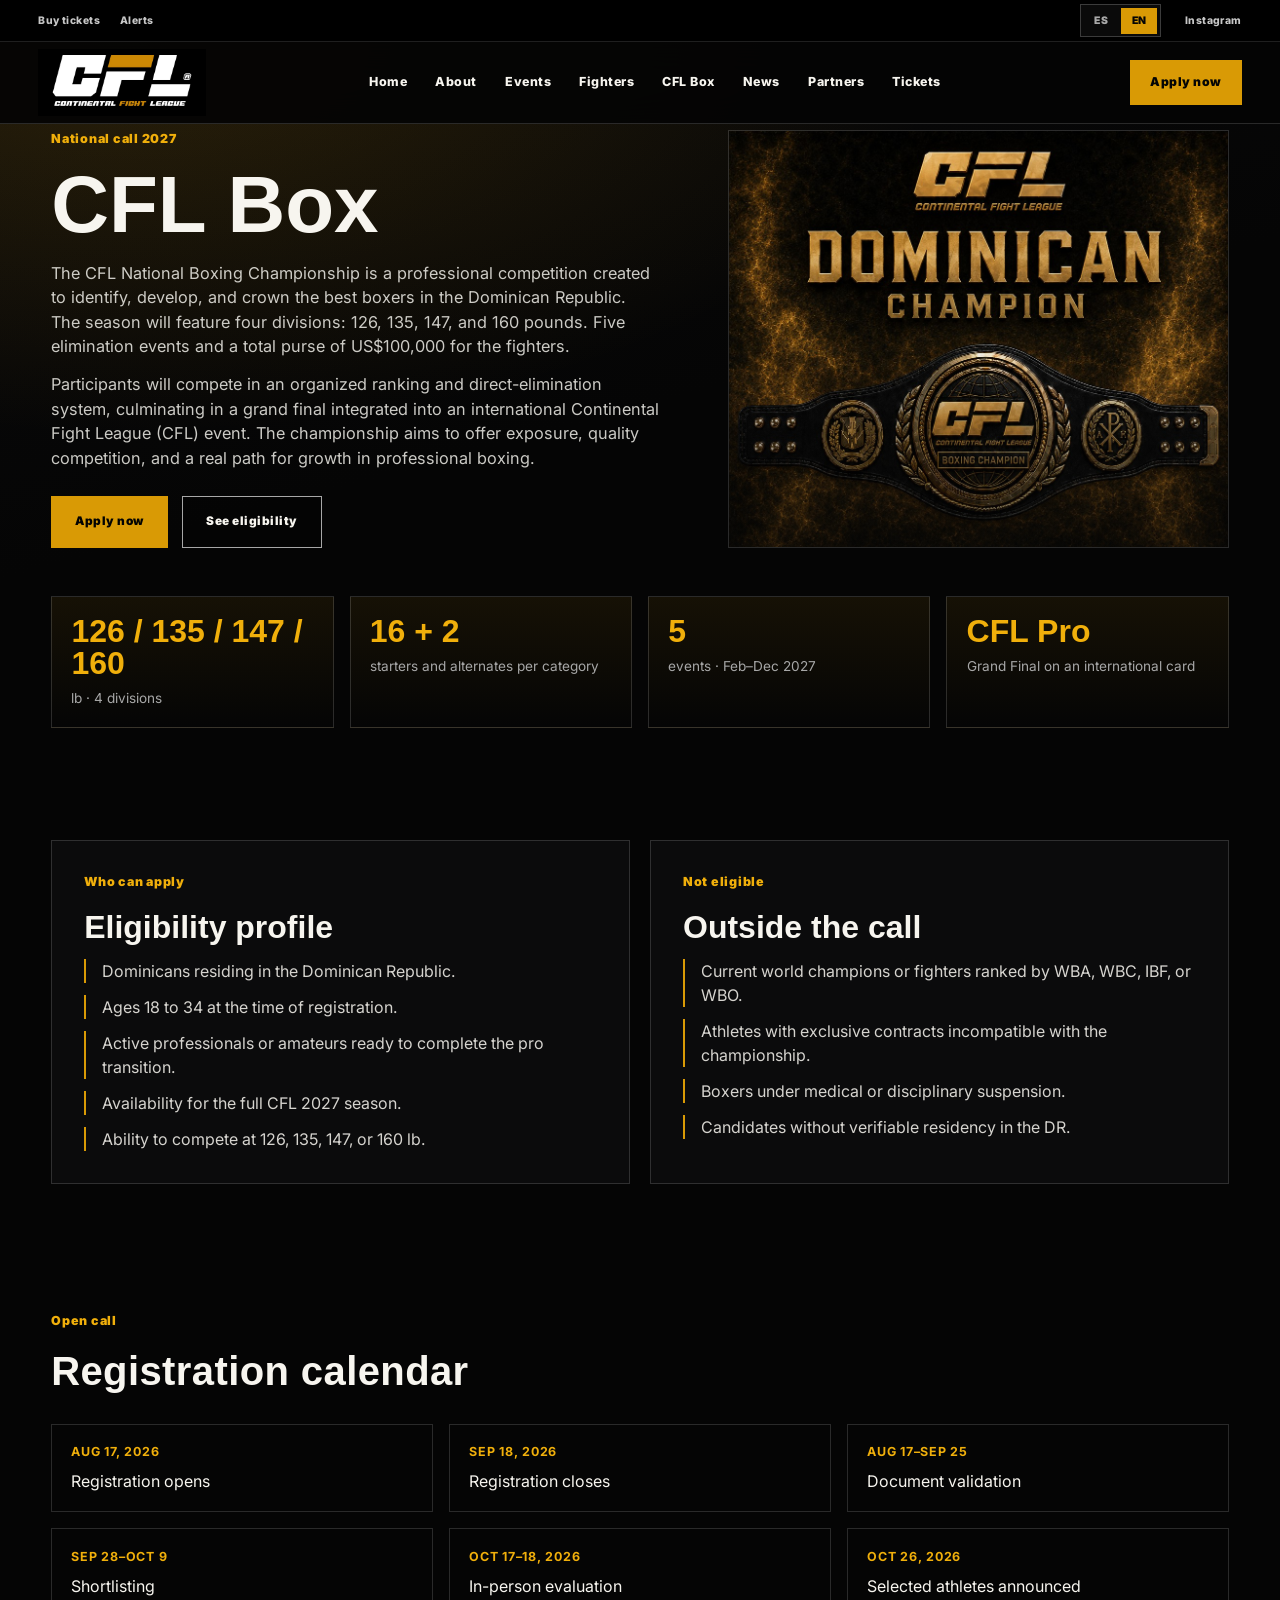
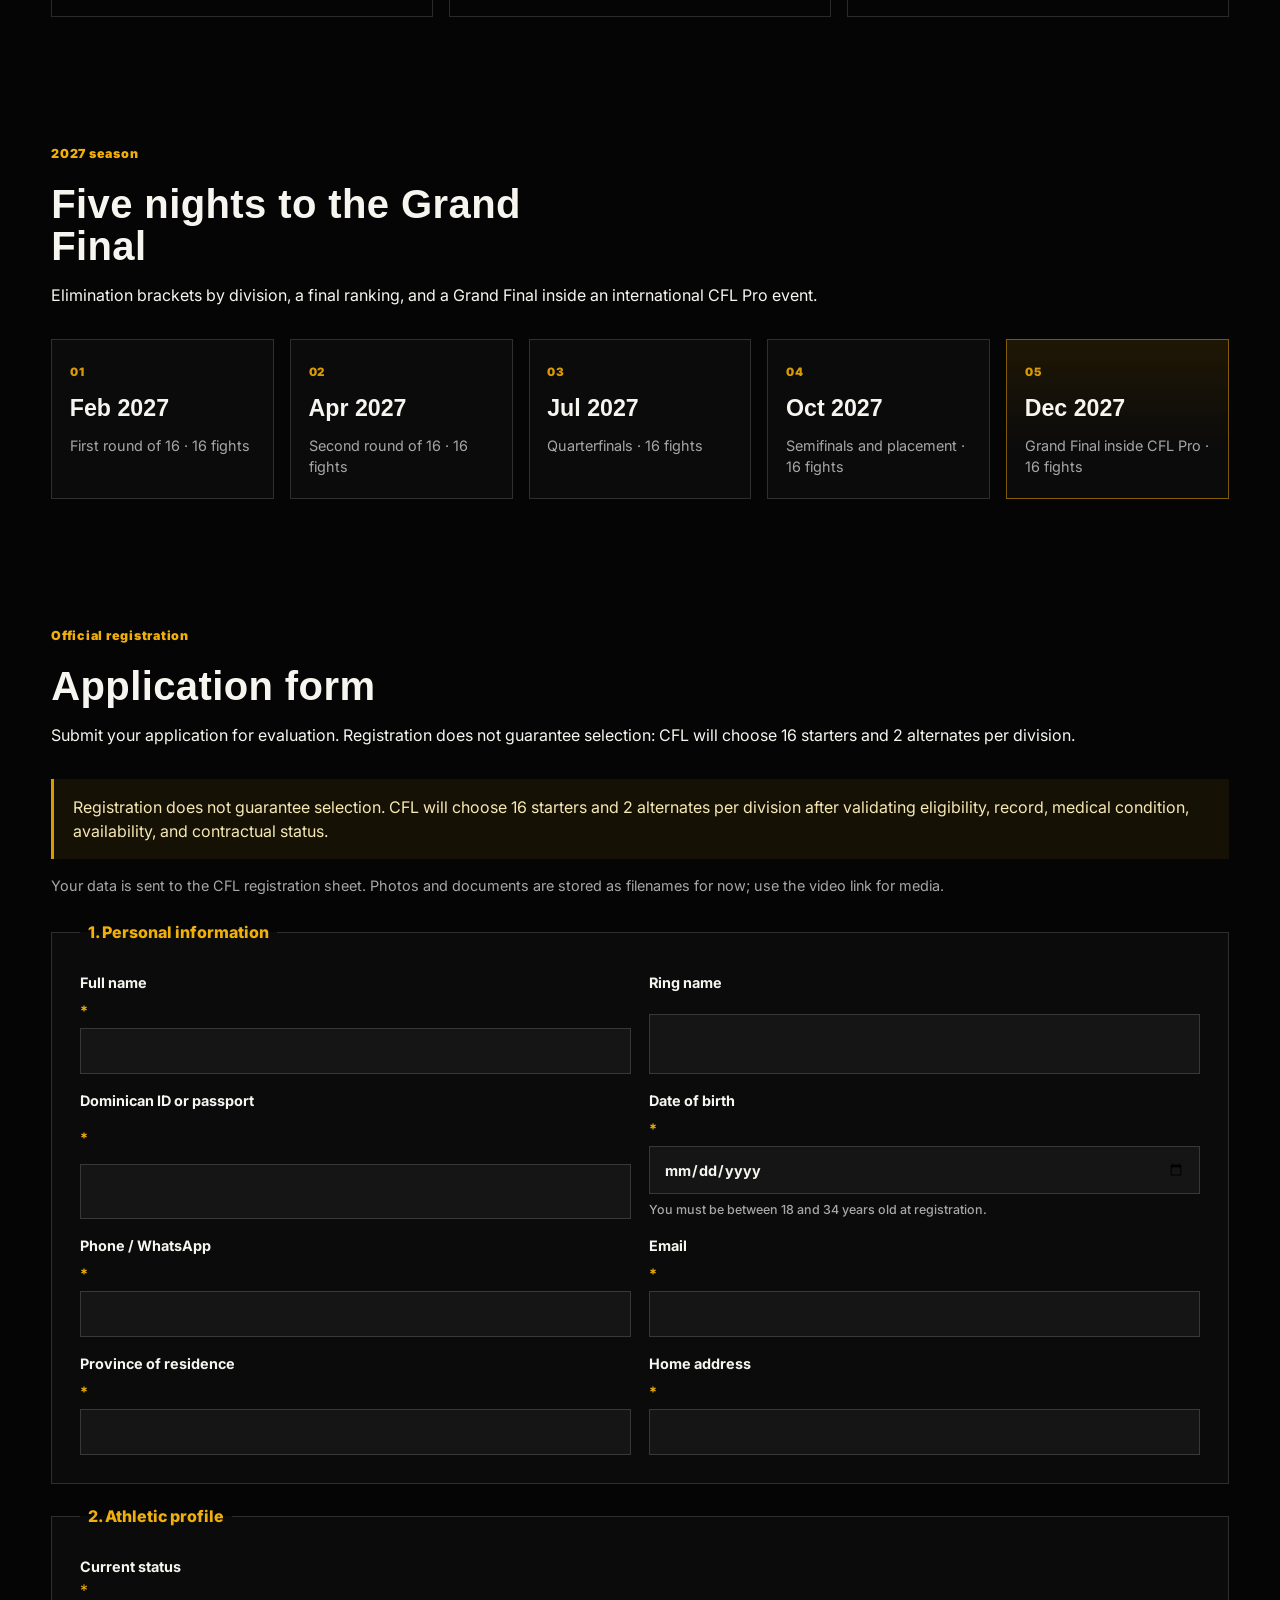
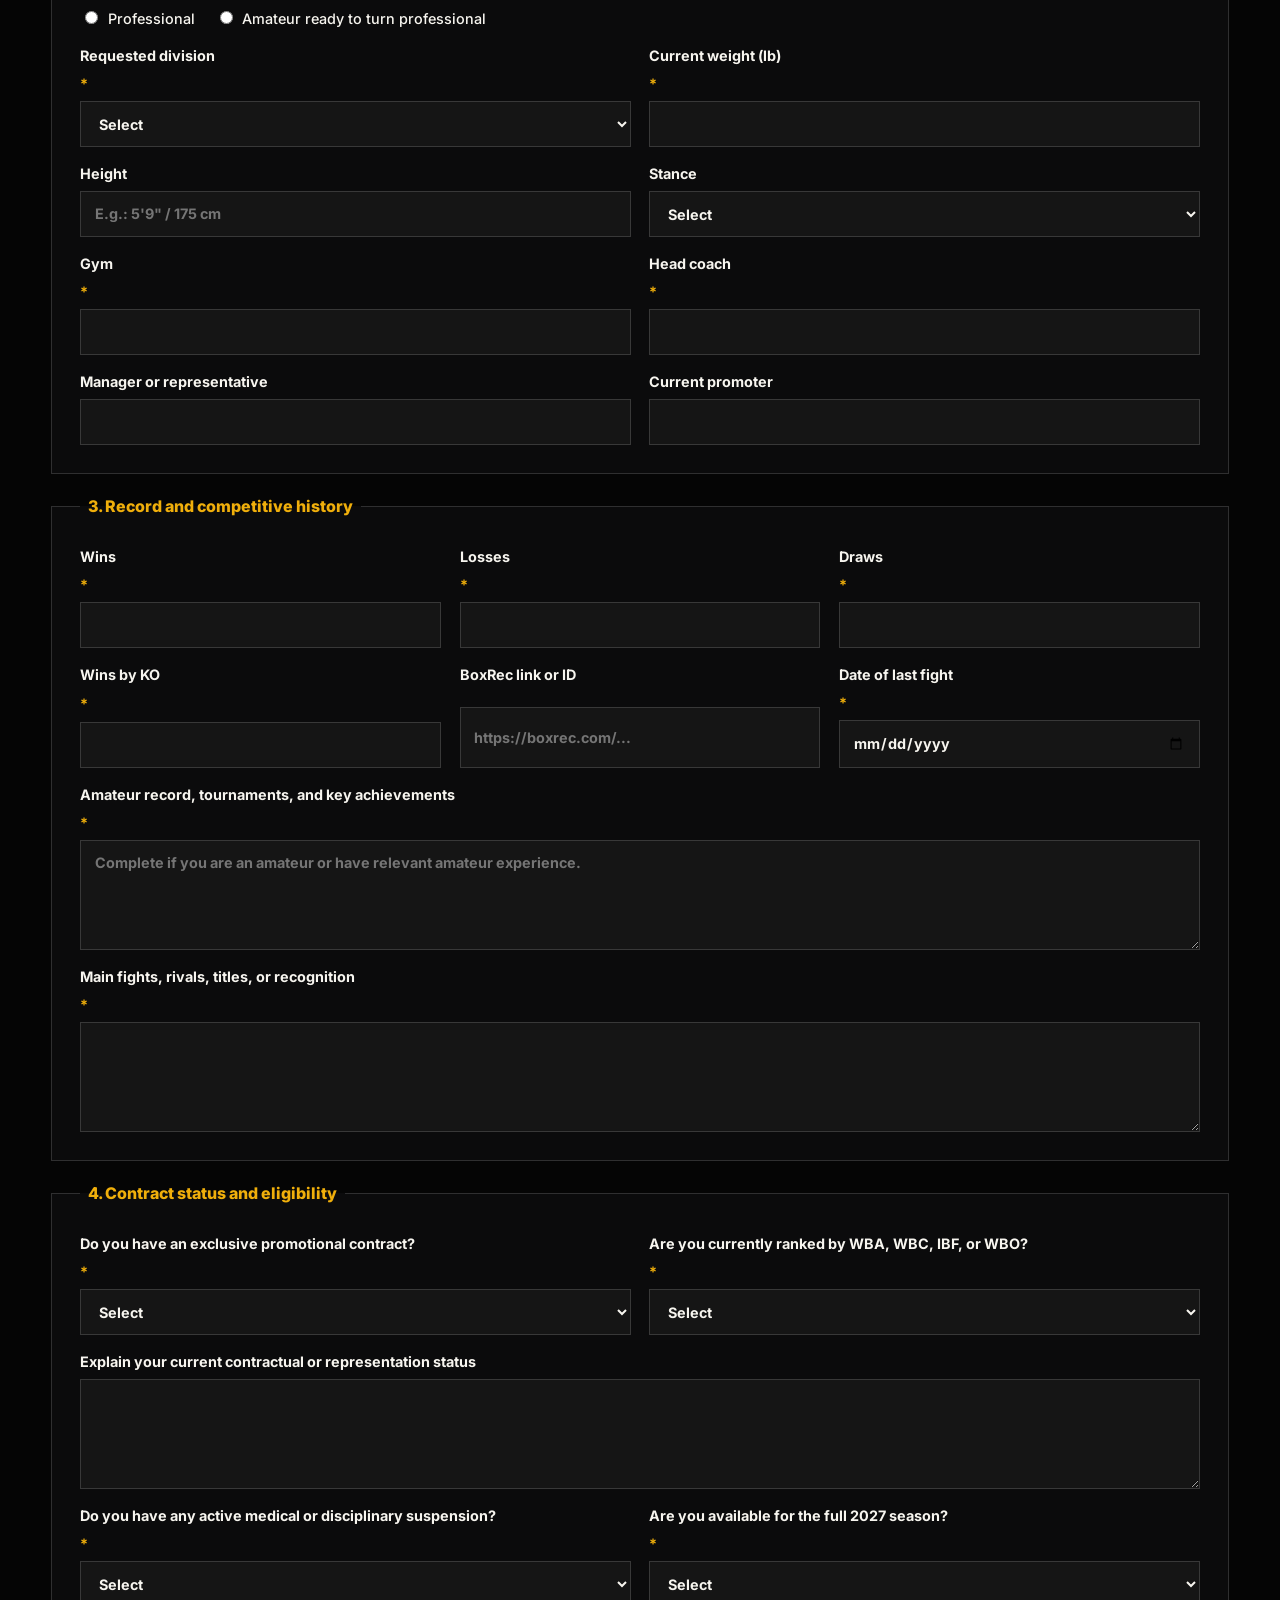
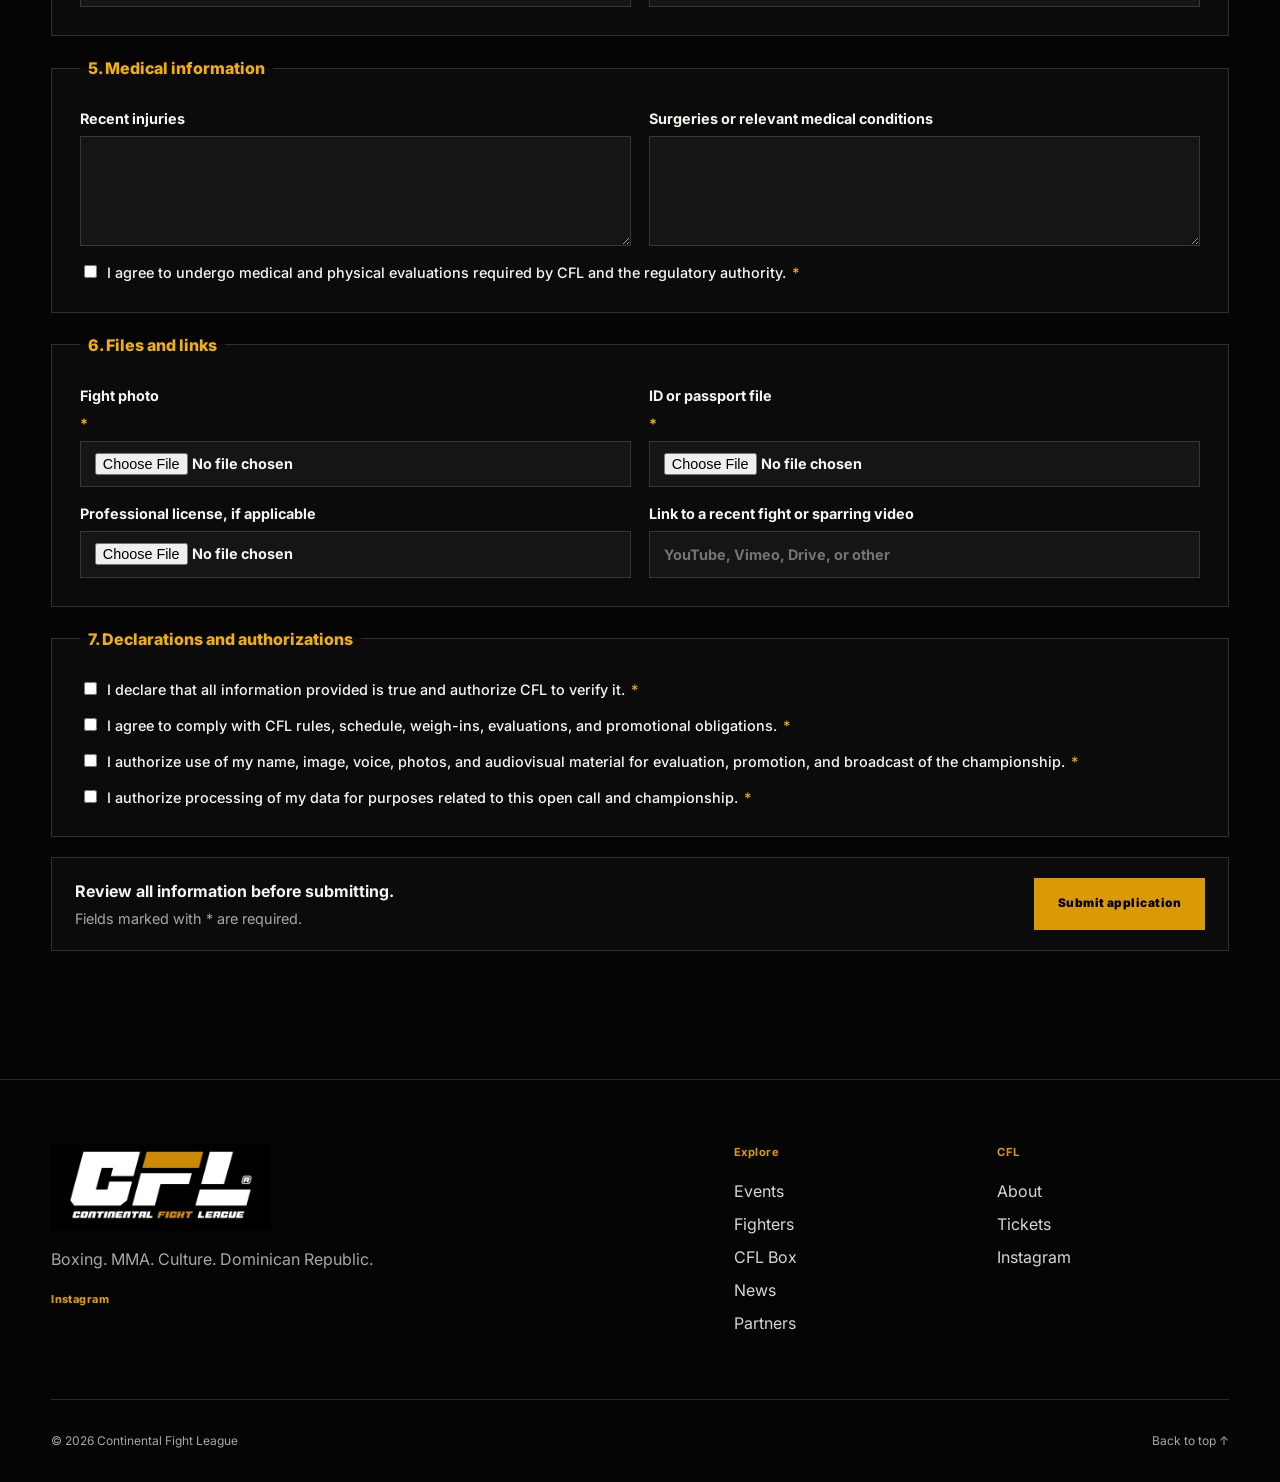
==== commit 25361efc: "Update CFL Box hero copy and homepage promo title. Co-authored-by: Cursor <cursoragent@cursor.com>" ====
--- a/cfl-box.html
+++ b/cfl-box.html
@@ -66,7 +66,10 @@
       <div class="cfl-box-hero-copy reveal">
         <p class="eyebrow" data-i18n="cfl_box_eyebrow">Convocatoria nacional 2027</p>
         <h1 data-i18n="cfl_box_title">CFL Box</h1>
-        <p class="cfl-box-lead" data-i18n="cfl_box_lead">Pipeline de talento para coronar a los mejores boxeadores profesionales de República Dominicana y proyectarlos hacia CFL Pro y el más alto nivel.</p>
+        <div class="cfl-box-lead">
+          <p data-i18n="cfl_box_lead">El CFL Campeonato Nacional de Boxeo es una competencia profesional creada para identificar, desarrollar y coronar a los mejores boxeadores de la República Dominicana. La temporada contará con cuatro divisiones: 126, 135, 147 y 160 libras. Cinco eventos eliminatorios y una bolsa total de US$100,000 destinada a los peleadores.</p>
+          <p data-i18n="cfl_box_lead_2">Los participantes competirán dentro de un sistema organizado de ranking y eliminación directa, culminando con una gran final integrada a un evento internacional de Continental Fight League (CFL). El campeonato busca ofrecer exposición, competencia de calidad y una ruta real de crecimiento dentro del boxeo profesional.</p>
+        </div>
         <div class="cfl-box-hero-actions">
           <a class="button button-primary" href="#inscripcion" data-i18n="cfl_box_cta_apply">Inscribirme</a>
           <a class="button button-ghost" href="#elegibilidad" data-i18n="cfl_box_cta_rules">Ver elegibilidad</a>
--- a/styles.css
+++ b/styles.css
@@ -847,10 +847,13 @@
 }
 .cfl-box-lead {
   margin: 1.2rem 0 0;
-  max-width: 36rem;
+  max-width: 38rem;
   color: rgba(247,245,239,.82);
-  font-size: 1.05rem;
-}
+  font-size: 1.02rem;
+  display: grid;
+  gap: .85rem;
+}
+.cfl-box-lead p { margin: 0; }
 .cfl-box-hero-actions {
   display: flex;
   flex-wrap: wrap;
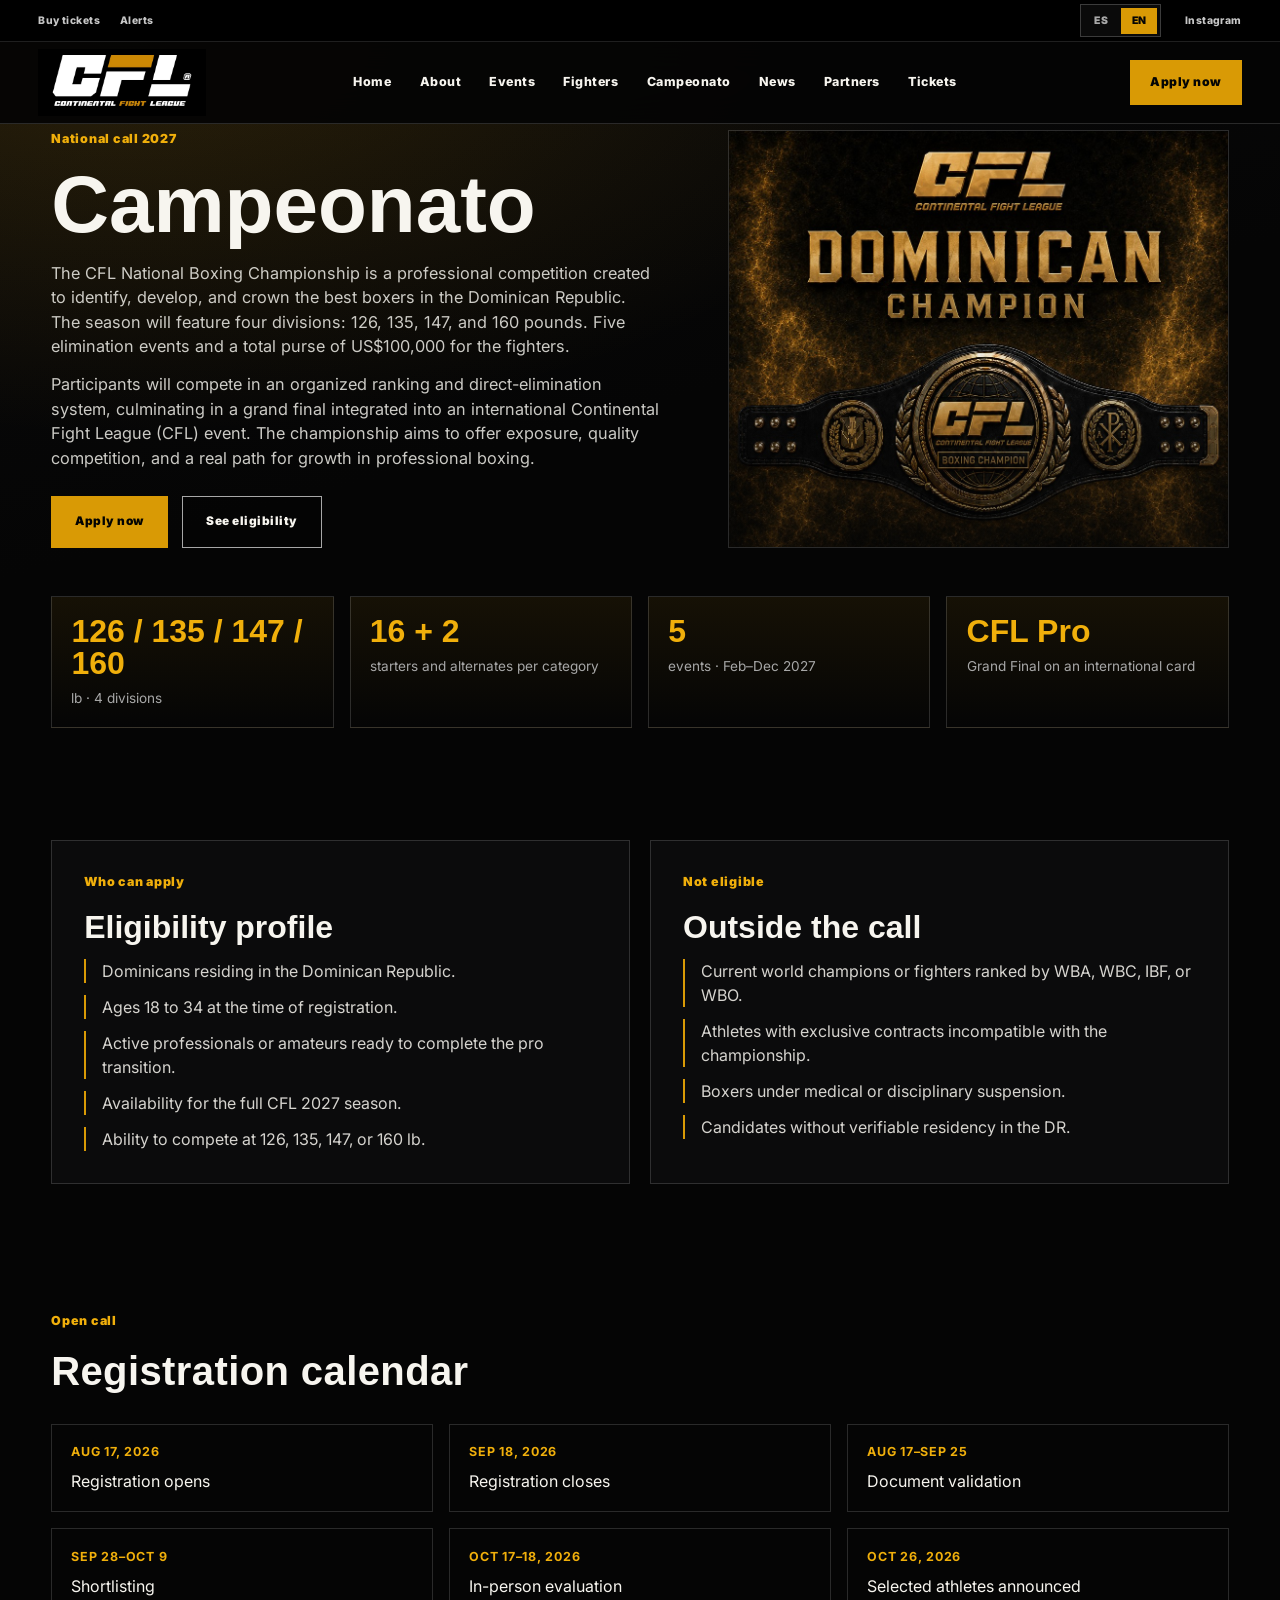
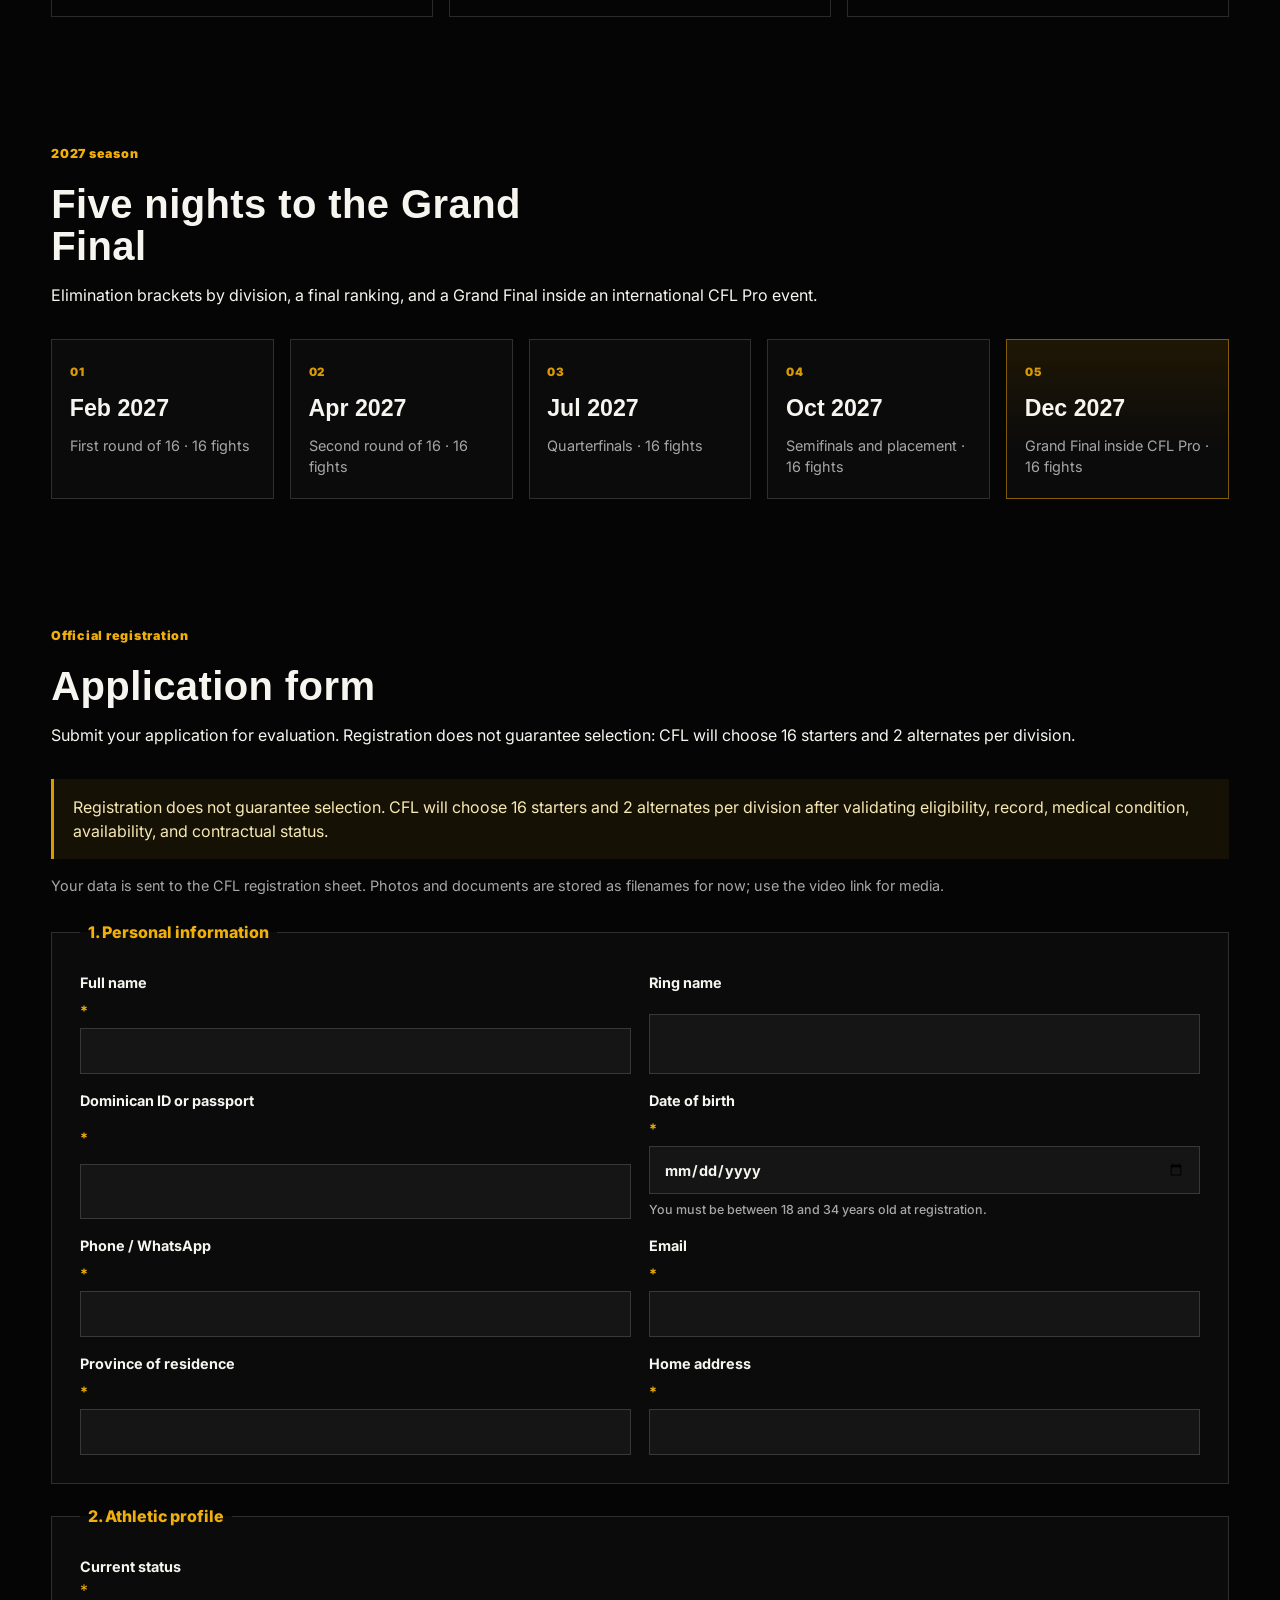
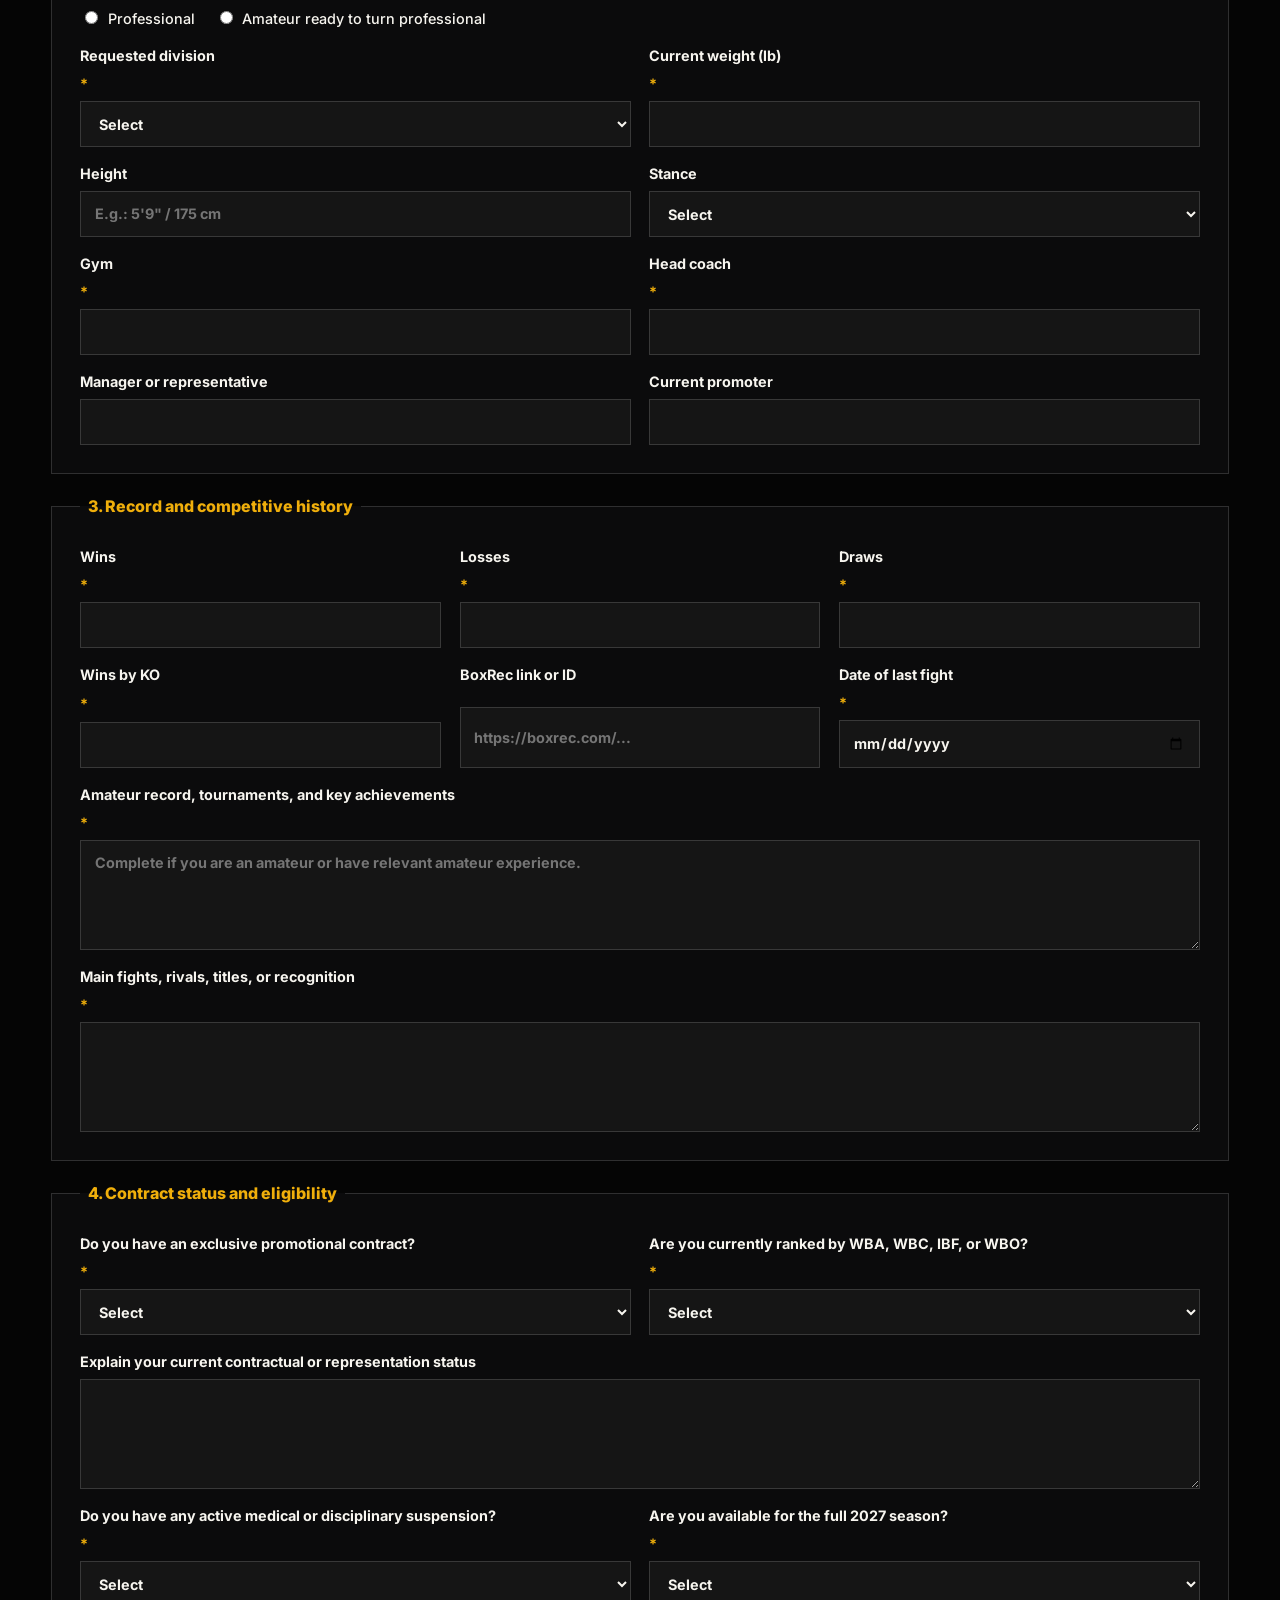
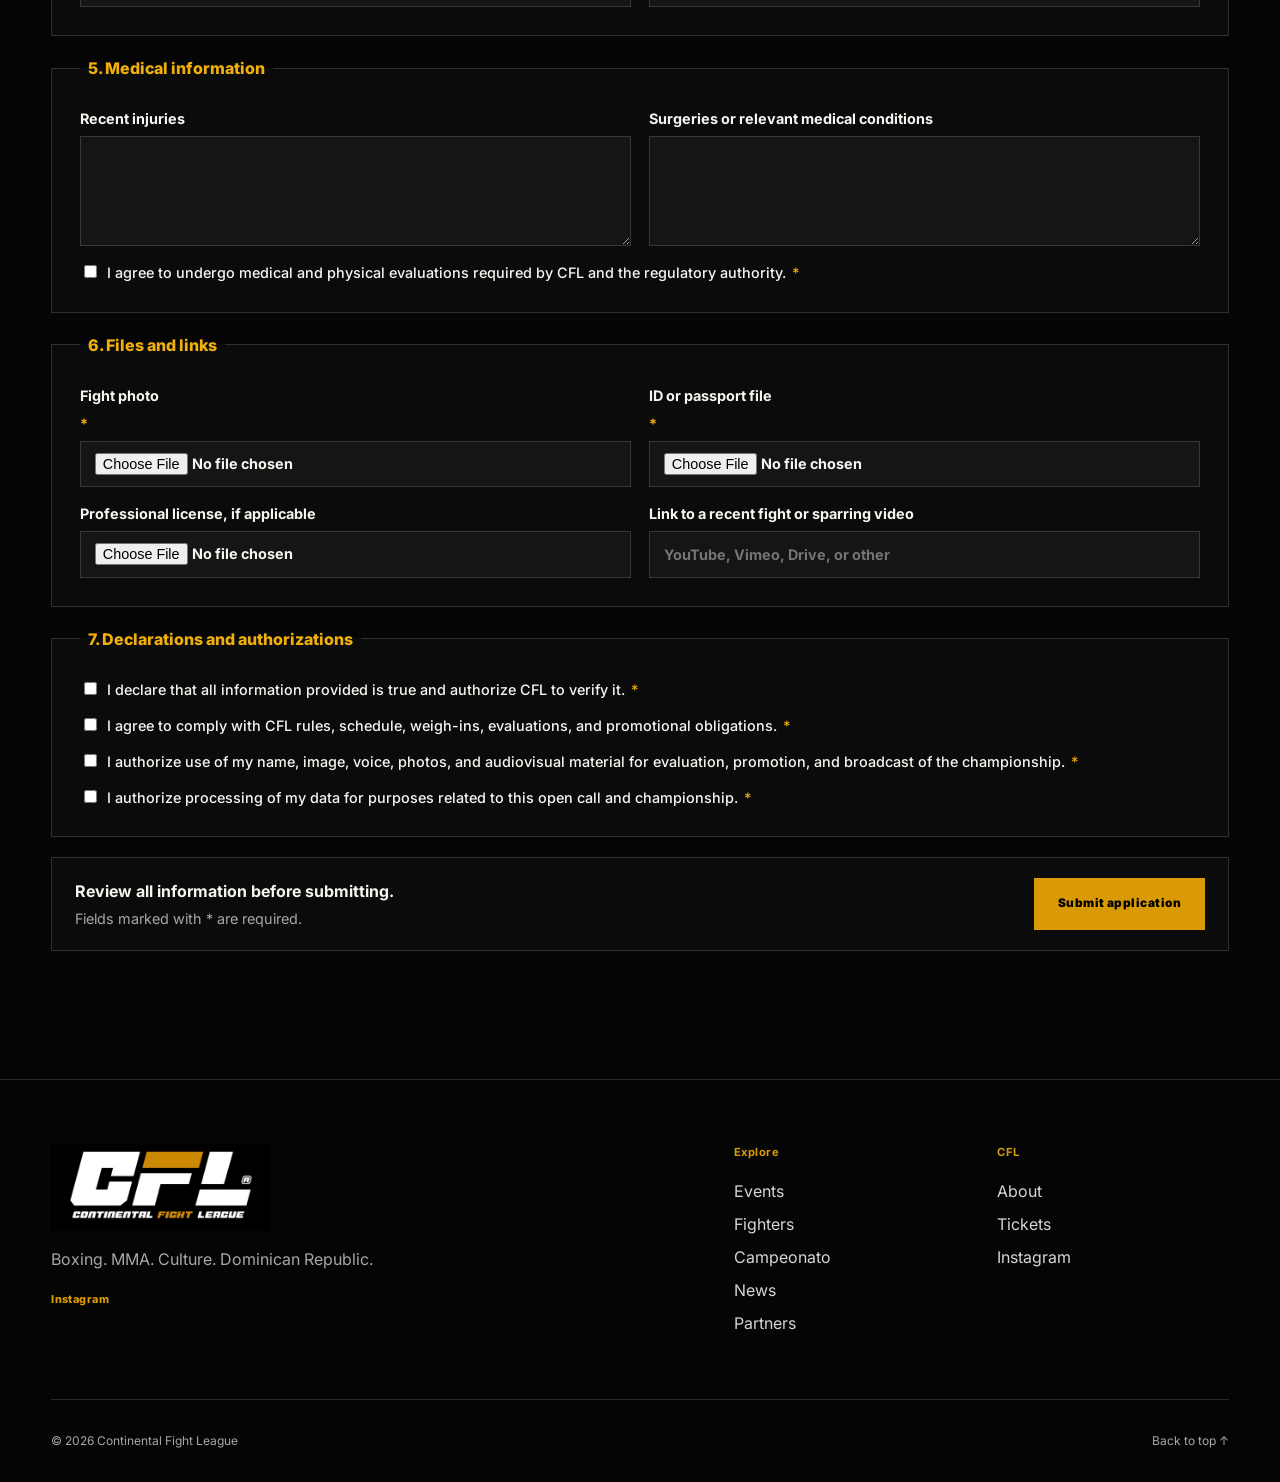
==== commit e87268f4: "Rename CFL Box to Campeonato across visible site copy. Co-authored-by: Cursor <cursoragent@cursor.co" ====
--- a/cfl-box.html
+++ b/cfl-box.html
@@ -4,8 +4,8 @@
   <meta charset="utf-8" />
   <meta name="viewport" content="width=device-width, initial-scale=1" />
   <meta name="theme-color" content="#070707" />
-  <meta name="description" content="CFL Box — Dominican professional boxing championship pipeline for 2027." />
-  <title>CFL Box | CFL Continental Fight League</title>
+  <meta name="description" content="Campeonato — Dominican professional boxing championship pipeline for 2027." />
+  <title>Campeonato | CFL Continental Fight League</title>
   <link rel="icon" href="assets/favicon.png?v=5" type="image/png" />
   <link rel="apple-touch-icon" href="assets/apple-touch-icon.png?v=5" />
   <link rel="preconnect" href="https://fonts.googleapis.com" />
@@ -52,7 +52,7 @@
       <a href="index.html#nosotros" data-i18n="nav_about">Nosotros</a>
       <a href="index.html#evento" data-i18n="nav_events">Eventos</a>
       <a href="index.html#talento" data-i18n="nav_fighters">Atletas</a>
-      <a href="cfl-box.html" aria-current="page" data-i18n="nav_cfl_box">CFL Box</a>
+      <a href="cfl-box.html" aria-current="page" data-i18n="nav_cfl_box">Campeonato</a>
       <a href="index.html#noticias" data-i18n="nav_news">Noticias</a>
       <a href="index.html#partners" data-i18n="nav_partners">Partners</a>
       <a href="tickets.html" data-i18n="nav_tickets">Boletos</a>
@@ -65,7 +65,7 @@
     <section class="cfl-box-hero section">
       <div class="cfl-box-hero-copy reveal">
         <p class="eyebrow" data-i18n="cfl_box_eyebrow">Convocatoria nacional 2027</p>
-        <h1 data-i18n="cfl_box_title">CFL Box</h1>
+        <h1 data-i18n="cfl_box_title">Campeonato</h1>
         <div class="cfl-box-lead">
           <p data-i18n="cfl_box_lead">El CFL Campeonato Nacional de Boxeo es una competencia profesional creada para identificar, desarrollar y coronar a los mejores boxeadores de la República Dominicana. La temporada contará con cuatro divisiones: 126, 135, 147 y 160 libras. Cinco eventos eliminatorios y una bolsa total de US$100,000 destinada a los peleadores.</p>
           <p data-i18n="cfl_box_lead_2">Los participantes competirán dentro de un sistema organizado de ranking y eliminación directa, culminando con una gran final integrada a un evento internacional de Continental Fight League (CFL). El campeonato busca ofrecer exposición, competencia de calidad y una ruta real de crecimiento dentro del boxeo profesional.</p>
@@ -371,7 +371,7 @@
         <h2 data-i18n="footer_explore">Explora</h2>
         <a href="index.html#evento" data-i18n="nav_events">Eventos</a>
         <a href="index.html#talento" data-i18n="nav_fighters">Atletas</a>
-        <a href="cfl-box.html" data-i18n="nav_cfl_box">CFL Box</a>
+        <a href="cfl-box.html" data-i18n="nav_cfl_box">Campeonato</a>
         <a href="index.html#noticias" data-i18n="nav_news">Noticias</a>
         <a href="index.html#partners" data-i18n="nav_partners">Partners</a>
       </div>
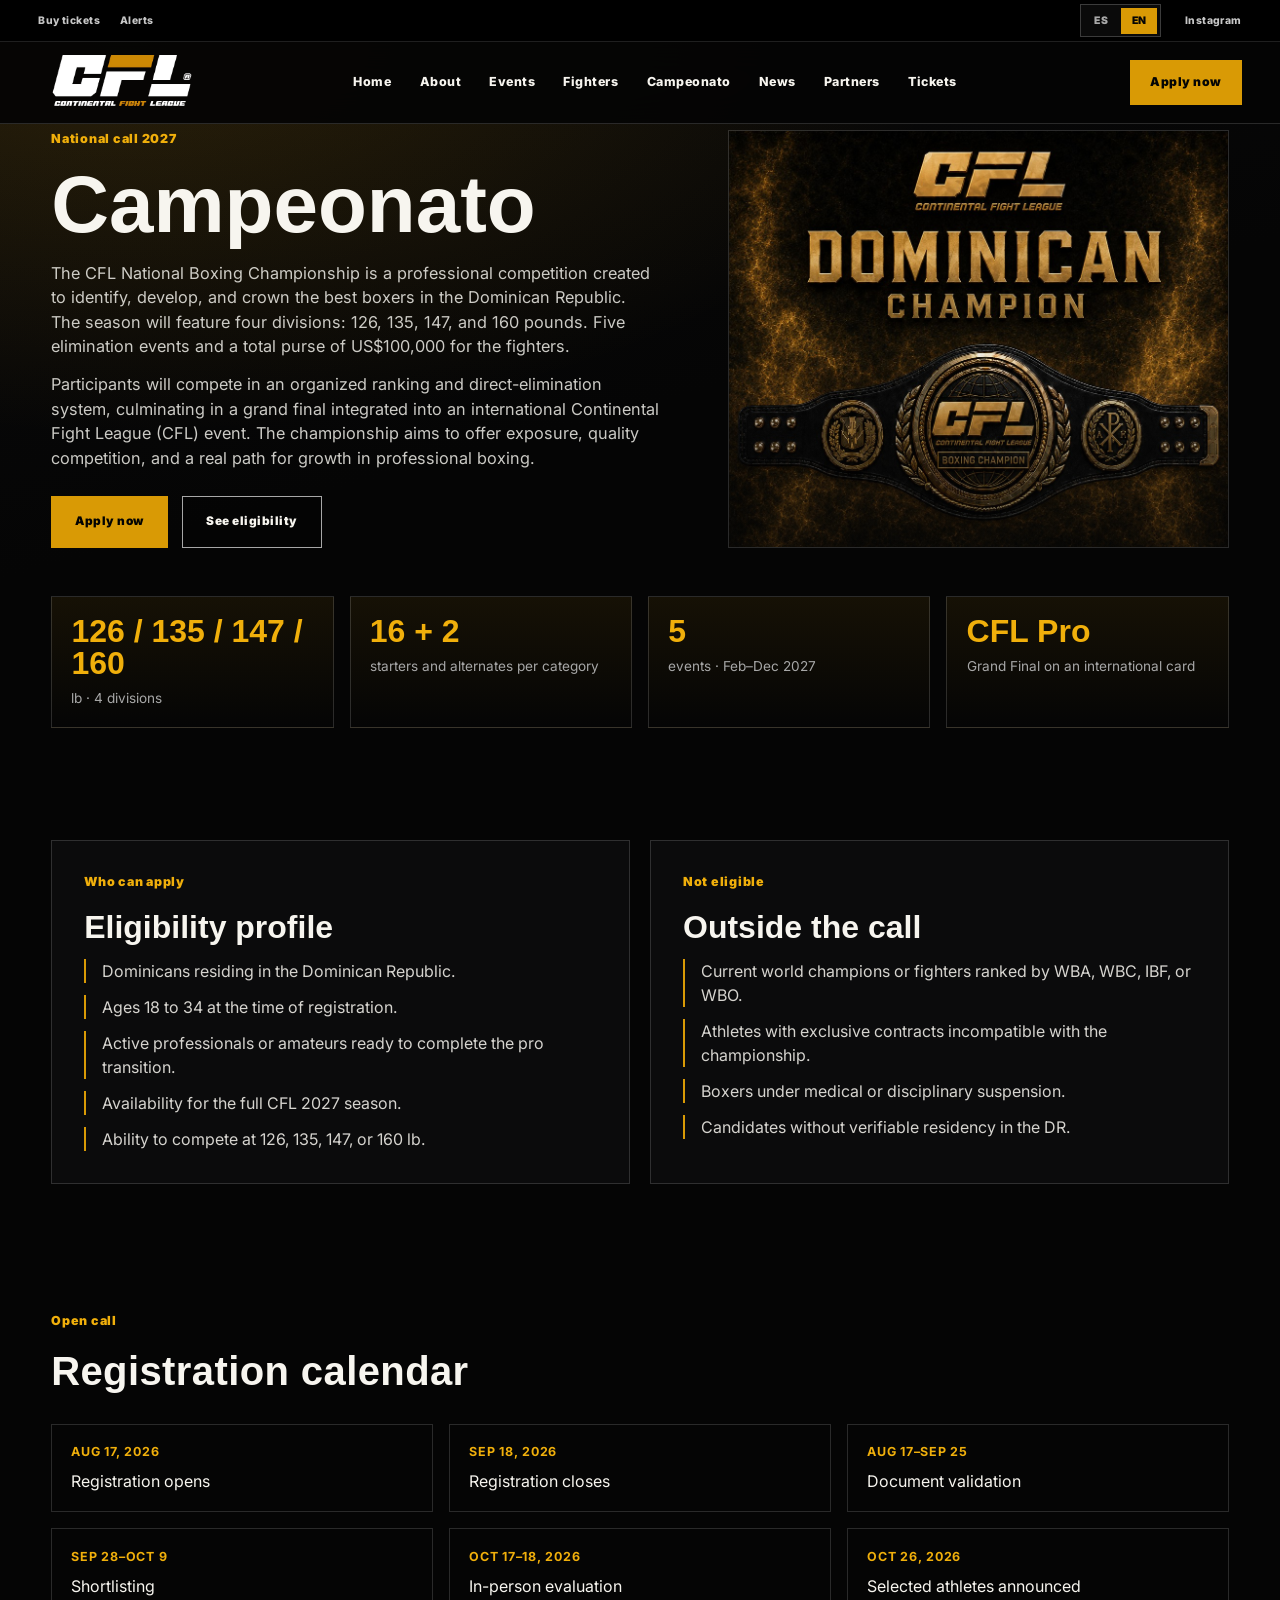
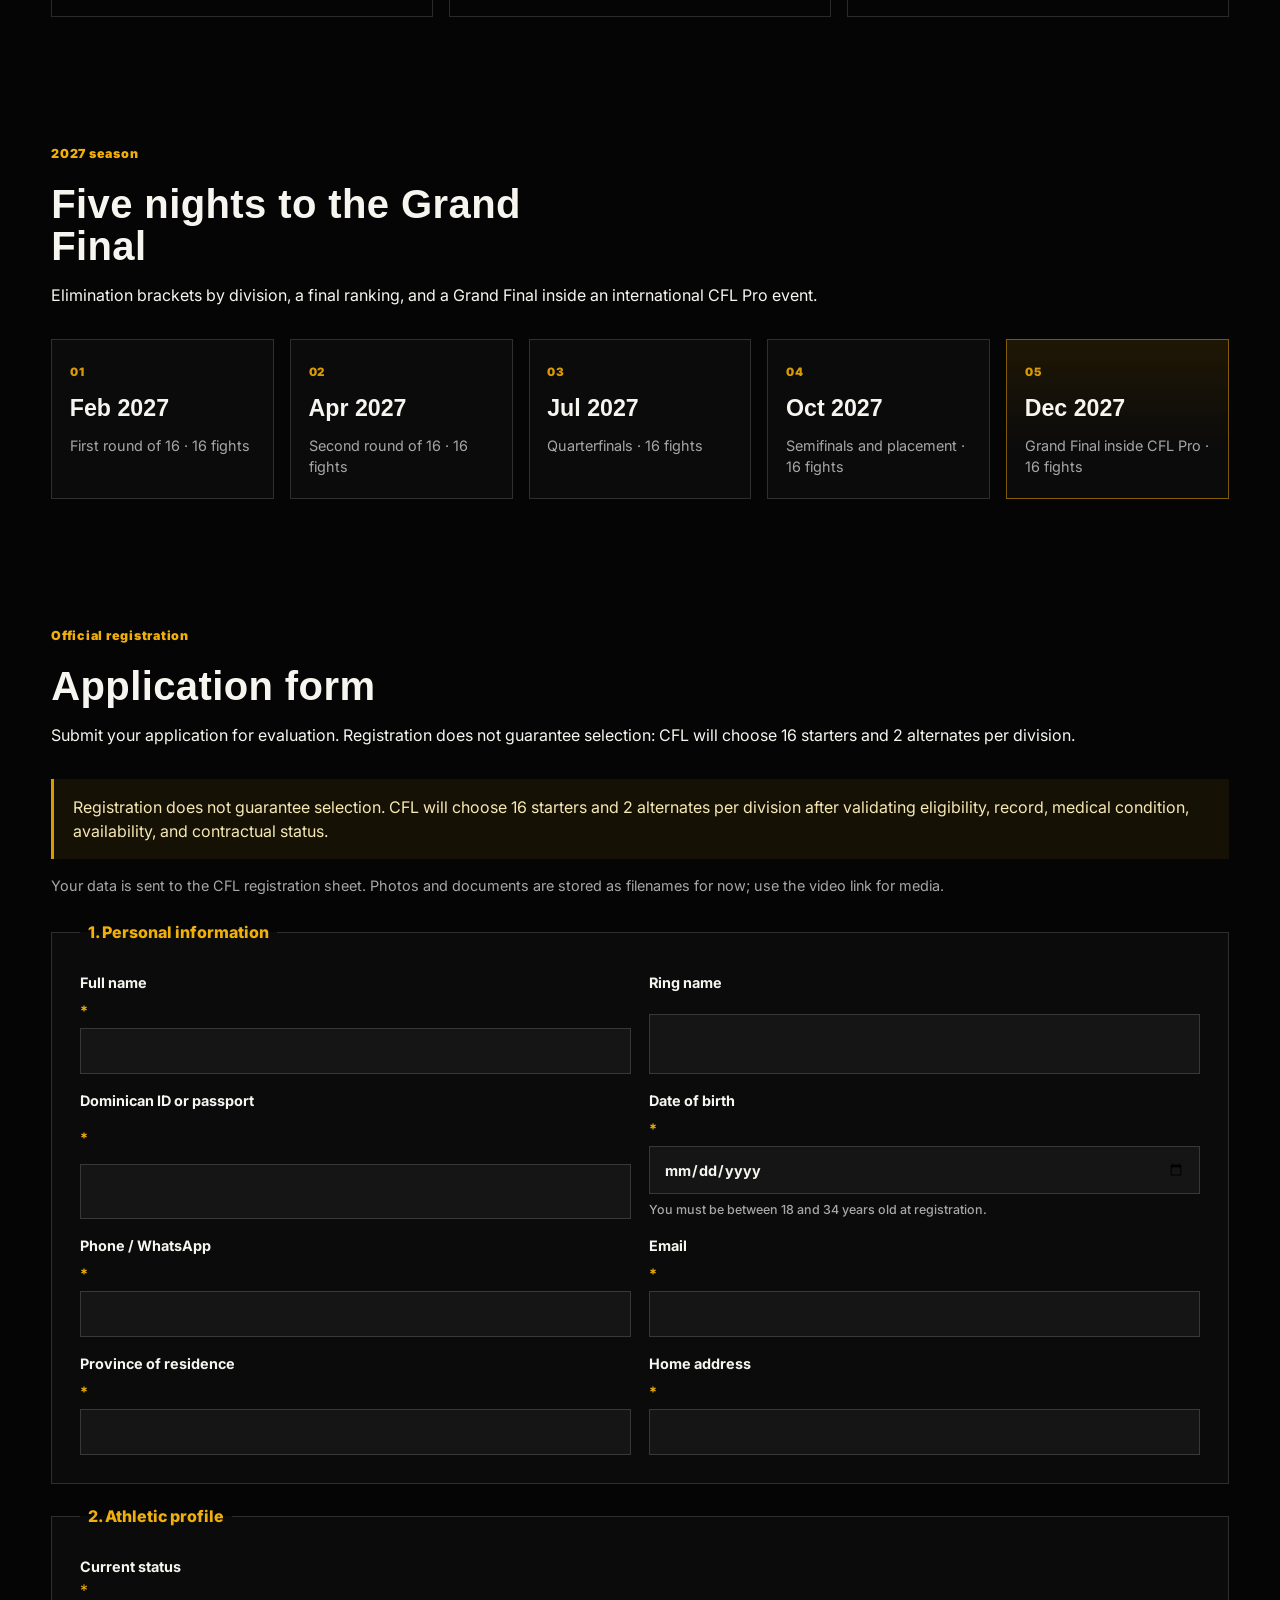
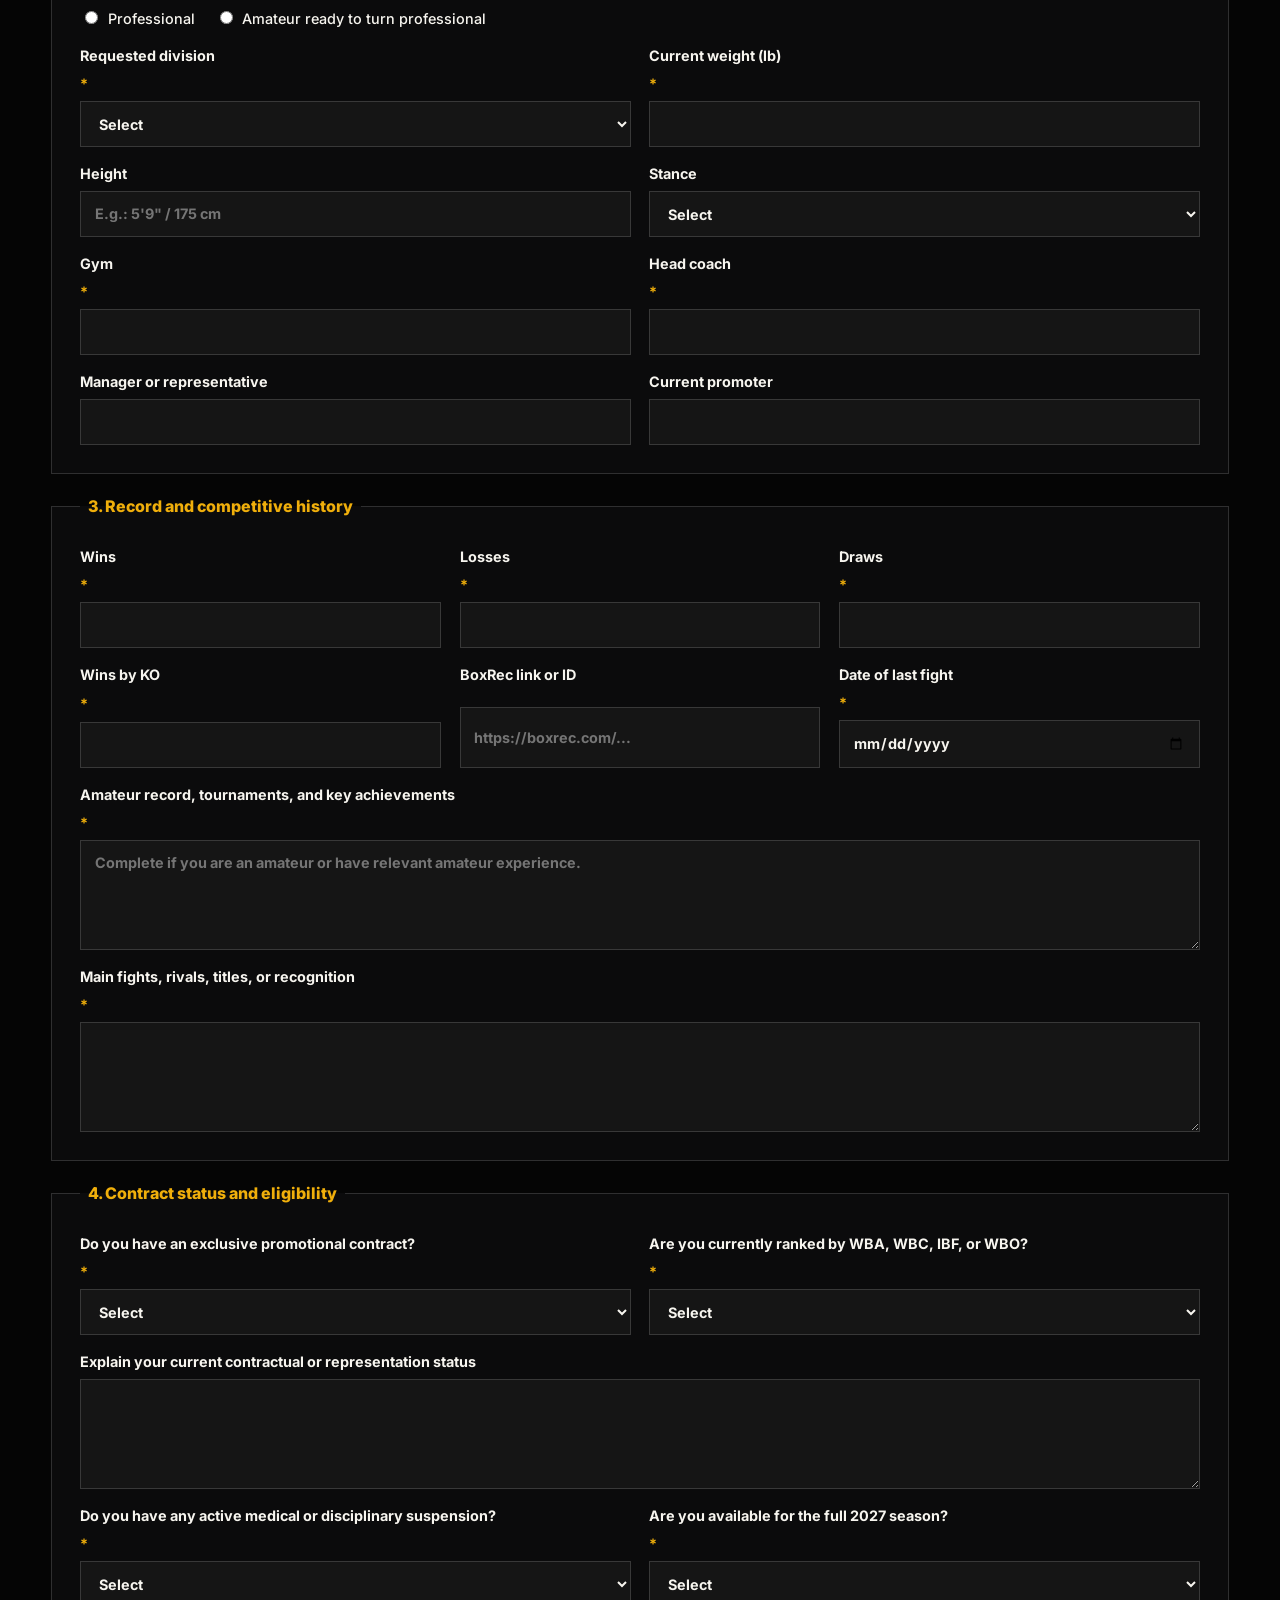
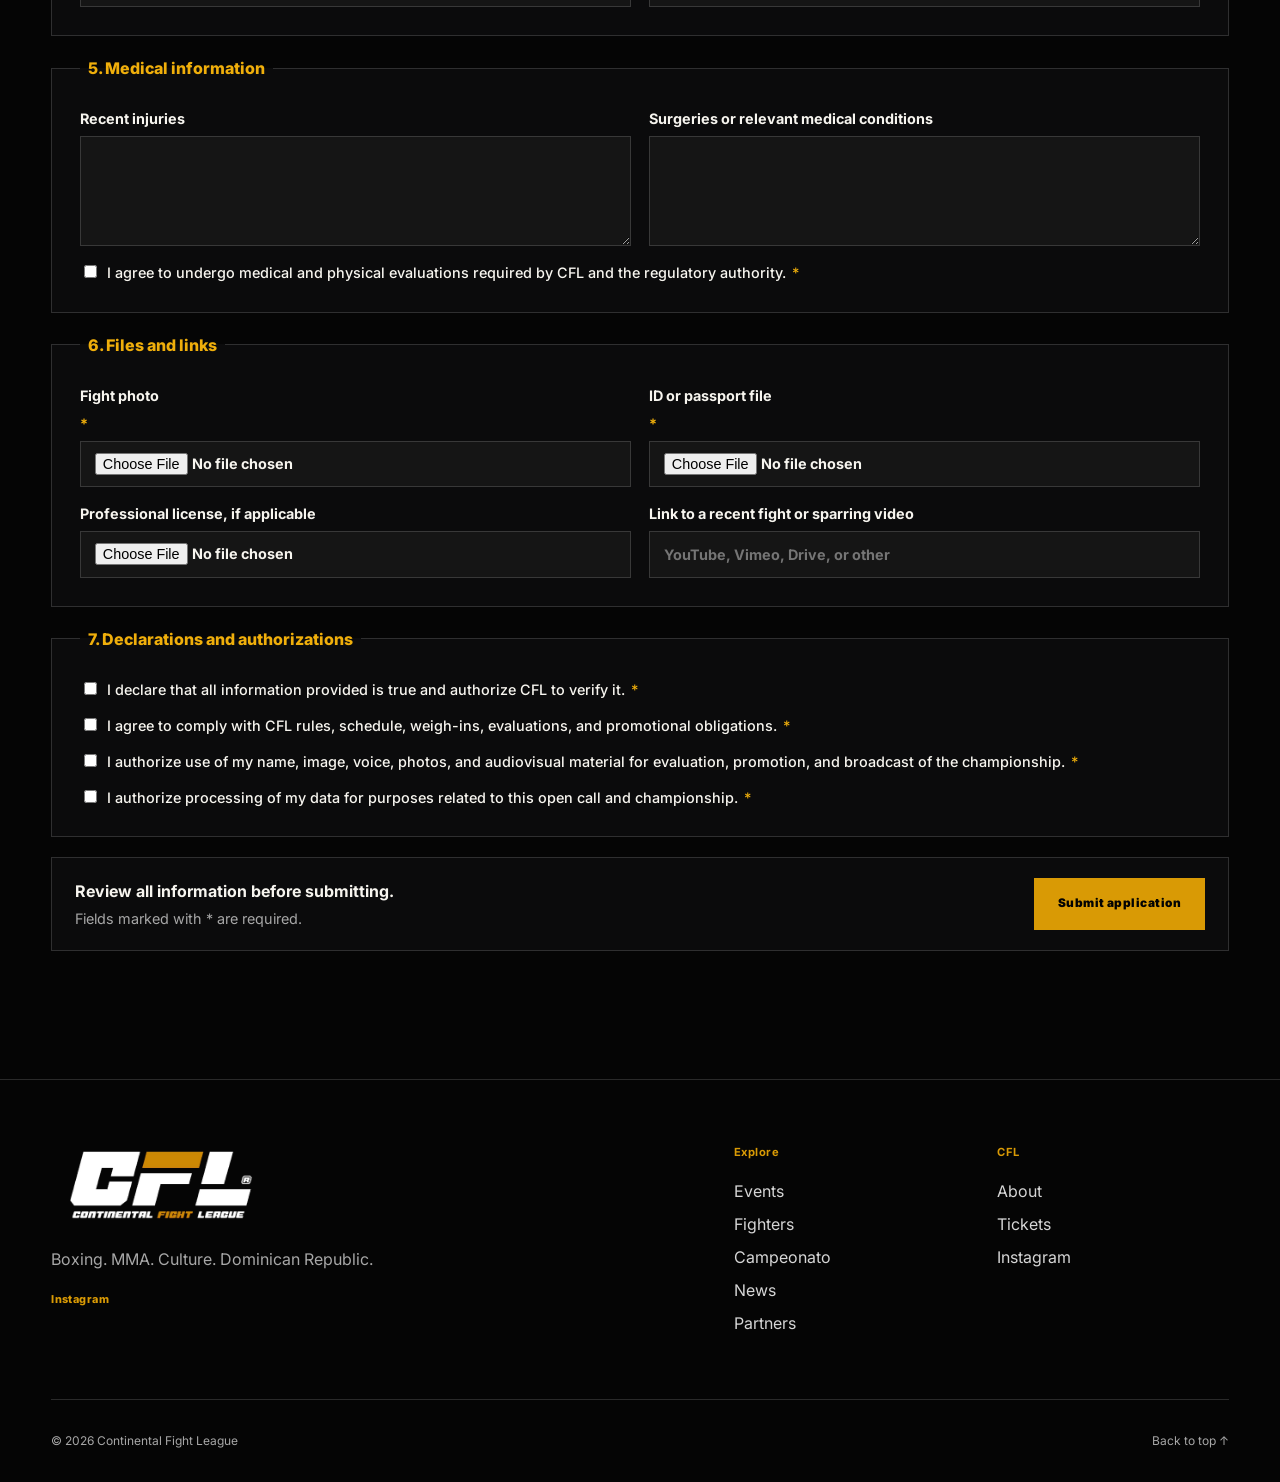
==== commit d811037f: "Make CFL wordmarks transparent for header and footer. Co-authored-by: Cursor <cursoragent@cursor.com" ====
--- a/cfl-box.html
+++ b/cfl-box.html
@@ -39,7 +39,7 @@
 
   <header class="site-header is-page" id="top">
     <a class="brand" href="index.html" data-i18n-aria="brand_home" aria-label="CFL, inicio">
-      <img src="assets/cfl-logo-white.png" alt="Continental Fight League" />
+      <img src="assets/cfl-logo-white.png?v=6" alt="Continental Fight League" />
     </a>
 
     <button class="menu-toggle" type="button" aria-expanded="false" aria-controls="primary-nav">
@@ -360,7 +360,7 @@
 
   <footer class="site-footer">
     <div class="footer-brand">
-      <img src="assets/cfl-logo-white.png" alt="Continental Fight League" />
+      <img src="assets/cfl-logo-white.png?v=6" alt="Continental Fight League" />
       <p data-i18n="footer_tagline">Boxeo. MMA. Cultura. República Dominicana.</p>
       <div class="footer-social">
         <a href="https://www.instagram.com/cfldr" target="_blank" rel="noopener noreferrer">Instagram</a>
--- a/styles.css
+++ b/styles.css
@@ -383,6 +383,7 @@
  align-items: center;
  gap: clamp(3rem, 9vw, 10rem);
  padding-inline: max(clamp(1.25rem, 4vw, 4rem), calc((100vw - var(--max)) / 2 + 4rem));
+ padding-inline-end: max(clamp(2.5rem, 6vw, 5.5rem), calc((100vw - var(--max)) / 2 + 5.5rem));
  overflow: hidden;
  background: var(--gold);
  color: #070707;
@@ -390,8 +391,23 @@
 .brand-story-copy { max-width: 700px; }
 .brand-story .eyebrow { color: #050505; opacity: .7; }
 .brand-story-copy p:not(.eyebrow) { max-width: 650px; margin: 2rem 0; font-size: 1.1rem; }
-.brand-story-art { position: relative; height: 720px; width: min(100%, 520px); justify-self: center; z-index: 2; }
-.brand-story-art img { width: 100%; height: 100%; object-fit: cover; box-shadow: 0 35px 75px rgba(0,0,0,.32); transform: rotate(2deg); }
+.brand-story-art {
+  position: relative;
+  width: min(100%, 420px);
+  justify-self: center;
+  z-index: 2;
+  padding: 1.25rem 2rem 1.25rem 1rem;
+  box-sizing: content-box;
+}
+.brand-story-art img {
+  display: block;
+  width: 100%;
+  height: auto;
+  object-fit: contain;
+  box-shadow: 0 35px 75px rgba(0,0,0,.32);
+  transform: rotate(2deg);
+  transform-origin: center center;
+}
 .brand-story-word {
  position: absolute;
  left: 0;
@@ -629,11 +645,23 @@
 }
 .fighter-profile-tag {
   margin: .35rem 0 0;
+  display: inline-flex;
+  align-items: center;
+  gap: .55rem;
   color: var(--gold);
   font-weight: 800;
   letter-spacing: .08em;
   text-transform: none;
   font-size: .85rem;
+}
+.fighter-flag {
+  display: inline-block;
+  width: 22px;
+  height: 15px;
+  object-fit: cover;
+  flex: 0 0 auto;
+  border: 1px solid rgba(255,255,255,.28);
+  box-shadow: 0 2px 8px rgba(0,0,0,.35);
 }
 .fighter-profile-body h1 {
   margin: .55rem 0 0;
@@ -1218,8 +1246,7 @@
  .fighter-card-large, .media-item-wide { grid-column: auto; grid-row: auto; min-height: 360px; }
  .fighter-card { min-height: 320px; }
  .brand-story { grid-template-columns: 1fr; padding-block: 5rem; }
- .brand-story-art { height: auto; width: min(78vw, 480px); }
- .brand-story-art img { height: auto; }
+ .brand-story-art { height: auto; width: min(72vw, 400px); }
  .news-row a { grid-template-columns: 110px 1fr; }
  .media-item-wide, .media-item { min-height: 420px; }
  .signup-form { grid-template-columns: 1fr; }
@@ -1250,7 +1277,7 @@
  .button { min-height: 48px; padding-inline: 1rem; }
  .hero-countdown strong, .event-card-countdown strong { font-size: 1.45rem; }
  .hero-countdown div, .event-card-countdown div { min-width: 44px; }
- .brand-story-art { width: 88vw; }
+ .brand-story-art { width: min(78vw, 360px); }
  .fighter-grid { grid-template-columns: 1fr; }
  .fighter-card, .fighter-card-large { min-height: 300px; }
  .footer-bottom { flex-direction: column; }
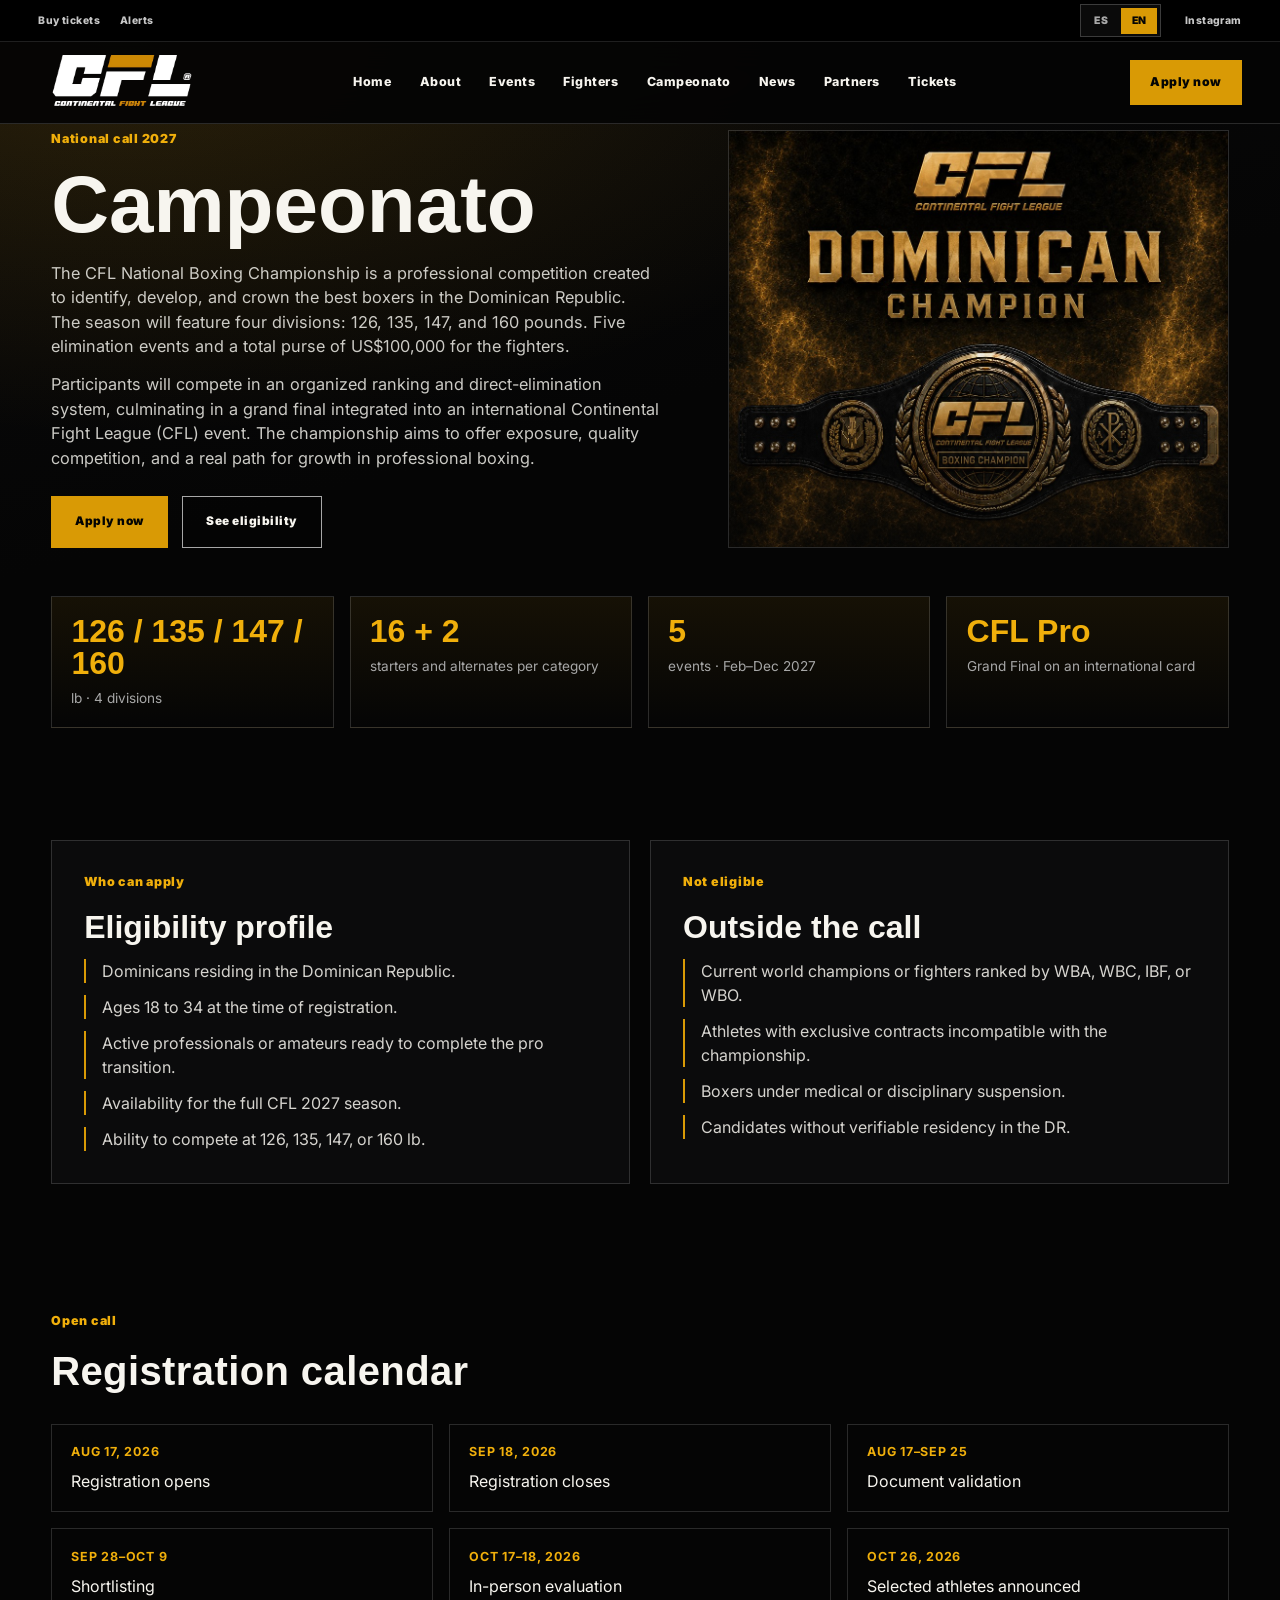
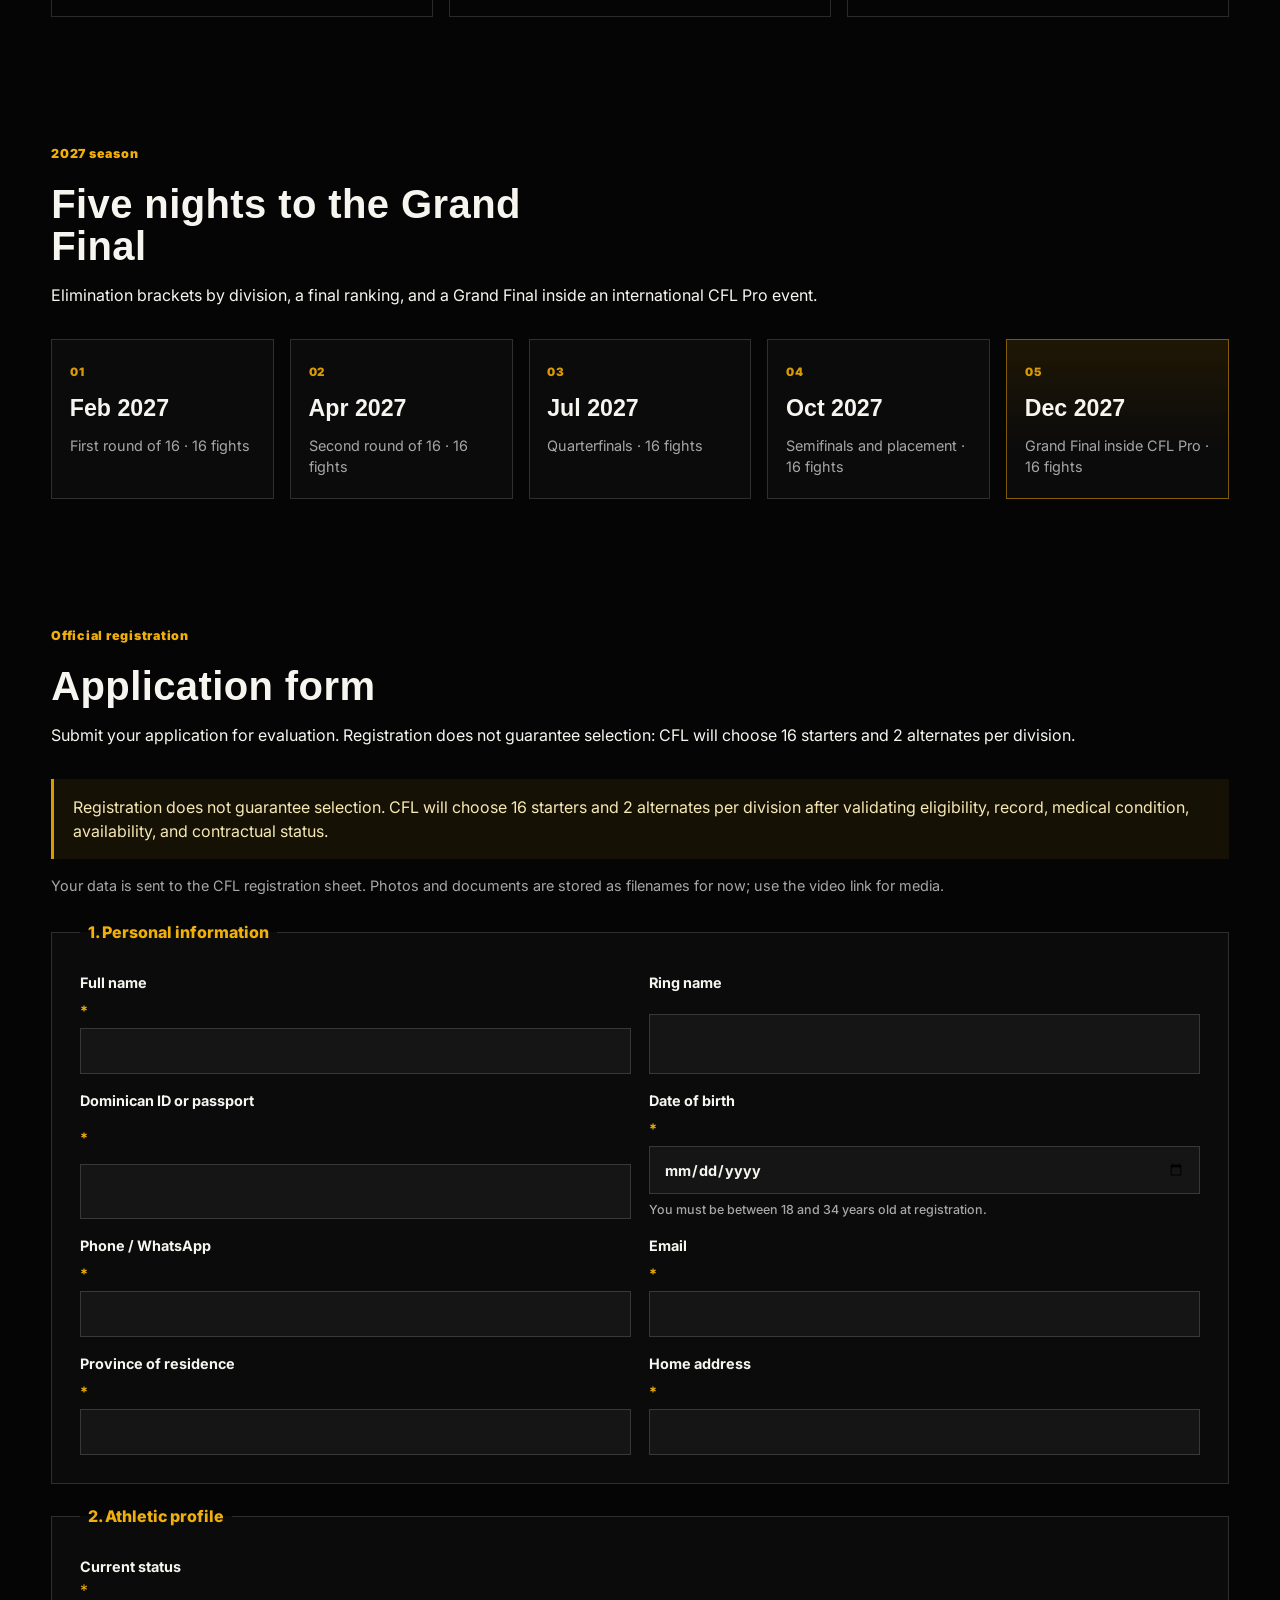
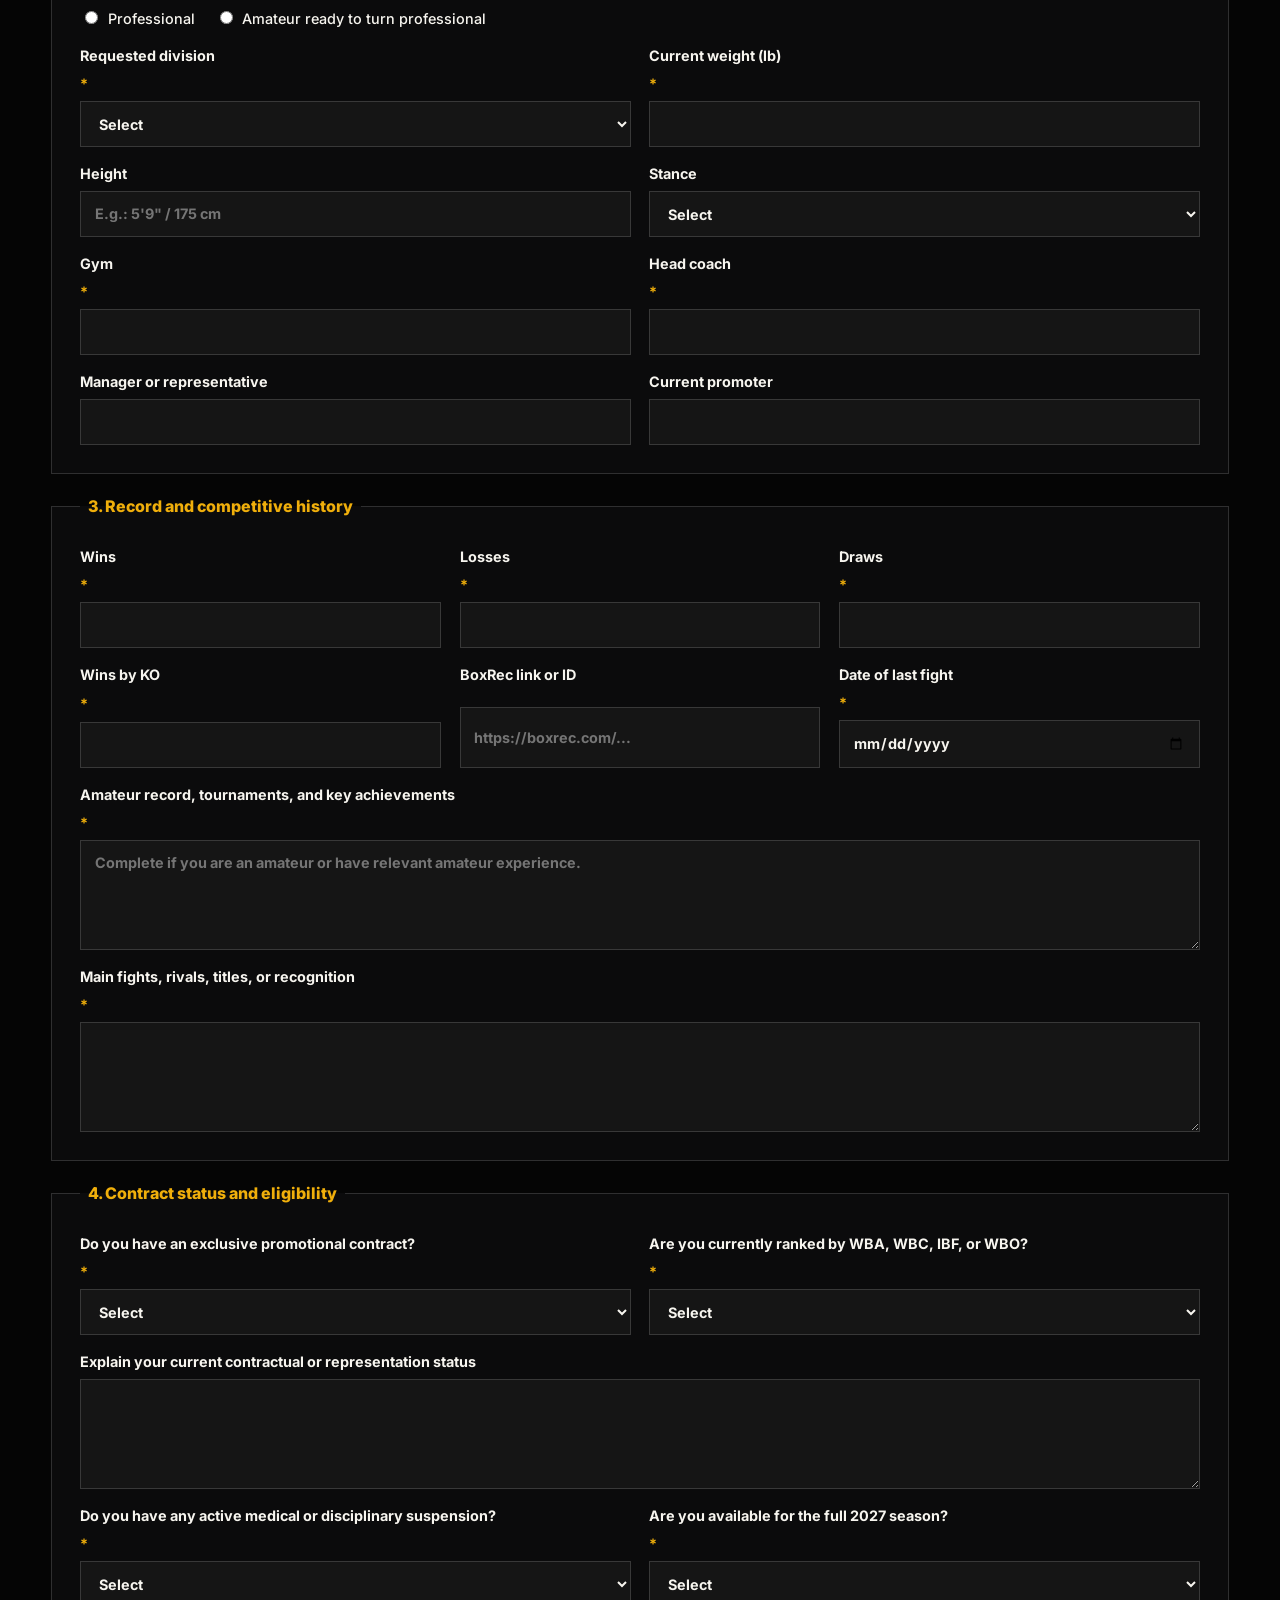
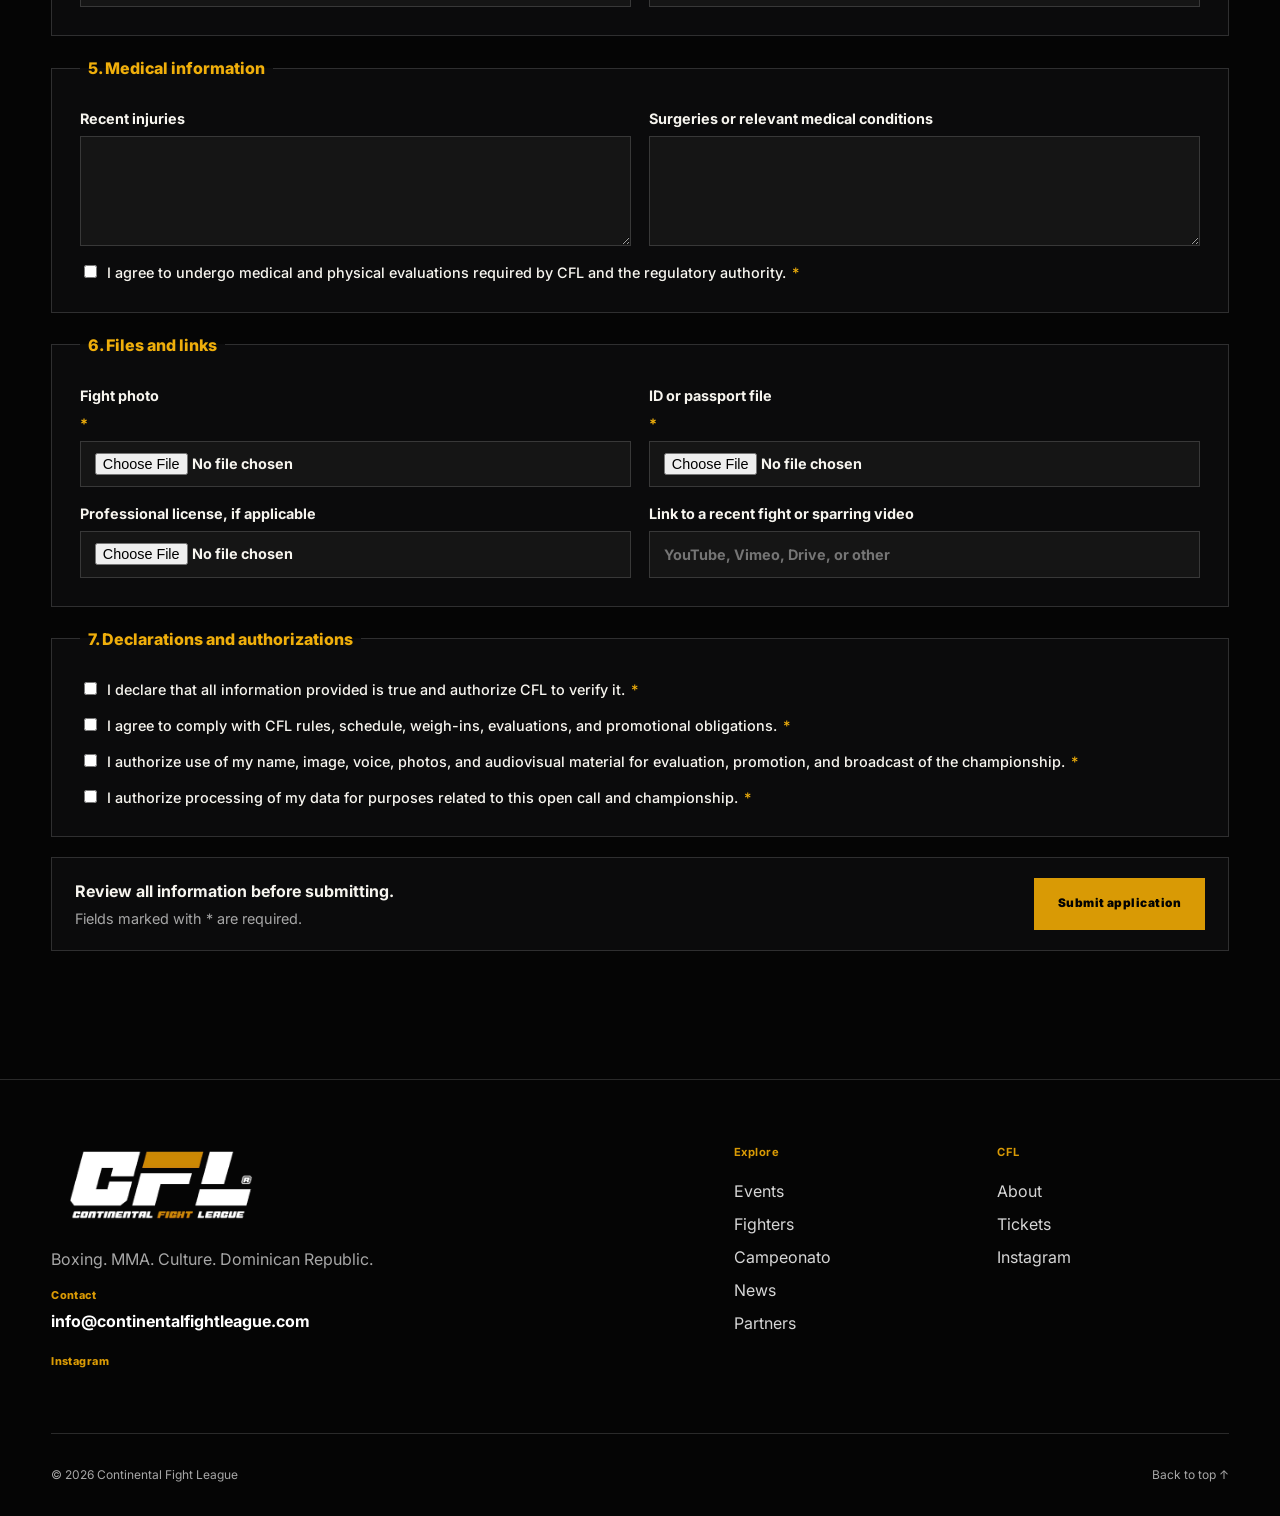
==== commit b776b996: "Add the info@ contact address, drop Vincent and Andrew from the roster, and clear the second homepag" ====
--- a/cfl-box.html
+++ b/cfl-box.html
@@ -362,6 +362,7 @@
     <div class="footer-brand">
       <img src="assets/cfl-logo-white.png?v=6" alt="Continental Fight League" />
       <p data-i18n="footer_tagline">Boxeo. MMA. Cultura. República Dominicana.</p>
+      <p class="footer-contact"><span data-i18n="footer_contact">Contacto</span> <a href="mailto:info@continentalfightleague.com">info@continentalfightleague.com</a></p>
       <div class="footer-social">
         <a href="https://www.instagram.com/cfldr" target="_blank" rel="noopener noreferrer">Instagram</a>
       </div>
--- a/styles.css
+++ b/styles.css
@@ -138,6 +138,11 @@
  transition: opacity .85s ease, visibility .85s ease, transform 6s ease;
 }
 .hero-slide.is-active { opacity: 1; visibility: visible; transform: scale(1); }
+.hero-slide-premiere { background-position: center 38%; }
+.hero-slide-fightcard {
+  background-image: none;
+  background-color: #050505;
+}
 .hero-shade {
  position: absolute;
  inset: 0;
@@ -282,8 +287,8 @@
  border: 1px solid rgba(255,255,255,.08);
  overflow: hidden;
 }
-.event-card-media { position: relative; min-height: 520px; }
-.event-card-media img { width: 100%; height: 100%; object-fit: cover; }
+.event-card-media { position: relative; min-height: 640px; background: #000; }
+.event-card-media img { width: 100%; height: 100%; object-fit: contain; }
 .event-date-badge {
  position: absolute;
  left: 1.25rem;
@@ -325,6 +330,39 @@
 .event-card-countdown strong { font-family: var(--display); font-size: 1.85rem; line-height: 1; }
 .event-card-countdown span { margin-top: .3rem; color: var(--muted); font-size: .58rem; letter-spacing: .04em; }
 .event-actions { display: flex; flex-wrap: wrap; gap: .9rem; align-items: center; margin-top: .5rem; }
+
+.broadcast-lockup {
+  display: grid;
+  justify-items: start;
+  align-content: start;
+  gap: .4rem;
+  width: max-content;
+  max-width: 100%;
+  color: inherit;
+  text-decoration: none;
+}
+.broadcast-lockup span {
+  margin: 0;
+  color: var(--muted);
+  letter-spacing: .18em;
+  font-size: .62rem;
+  font-weight: 800;
+  text-transform: uppercase;
+}
+.broadcast-lockup img {
+  display: block;
+  width: min(210px, 56vw);
+  height: auto;
+}
+.broadcast-lockup-center { justify-items: center; margin-inline: auto; }
+.broadcast-bar {
+  max-width: none;
+  padding: 2.4rem clamp(1.25rem, 4vw, 4rem);
+  background: #050505;
+  border-top: 1px solid var(--line);
+  border-bottom: 1px solid var(--line);
+}
+.event-card-body .broadcast-lockup { margin-top: .15rem; }
 
 .roster {
  background: #0b0b0c;
@@ -429,8 +467,9 @@
 .news-feature a { display: grid; height: 100%; }
 .news-feature img {
  width: 100%;
- aspect-ratio: 16/11;
+ aspect-ratio: 4/5;
  object-fit: cover;
+ object-position: center center;
  filter: saturate(.85);
  transition: transform .55s ease, filter .3s ease;
 }
@@ -588,6 +627,7 @@
  font-weight: 800;
 }
 .tickets-meta dd { margin: 0; font-weight: 800; }
+.tickets-panel .broadcast-lockup { margin: 0 0 1.5rem; }
 .tickets-countdown {
  position: static;
  width: 100%;
@@ -738,6 +778,7 @@
 }
 .fighter-fight-result.is-w { color: var(--gold-bright); }
 .fighter-fight-result.is-l { color: #c45b5b; }
+.fighter-fight-result.is-d { color: #d4b56a; }
 .fighter-fight-result.is-nc { color: var(--muted); }
 .fighter-fight-copy h3 {
   margin: 0;
@@ -826,6 +867,9 @@
 }
 .footer-brand img { width: 220px; }
 .footer-brand p { color: var(--muted); }
+.footer-contact { margin: 1rem 0 0; display: grid; gap: .3rem; }
+.footer-contact span { color: var(--gold); letter-spacing: .04em; font-size: .68rem; font-weight: 800; }
+.footer-contact a { color: #fff; font-weight: 700; overflow-wrap: anywhere; }
 .footer-social { display: flex; flex-wrap: wrap; gap: 1rem; margin-top: 1.25rem; }
 .footer-social a {
  
@@ -1194,7 +1238,7 @@
  .site-header { grid-template-columns: 180px 1fr 150px; }
  .primary-nav { gap: 1rem; }
  .event-card { grid-template-columns: 1fr; }
- .event-card-media { min-height: 420px; }
+ .event-card-media { min-height: 580px; }
  .split-heading { grid-template-columns: 1fr; gap: 1.5rem; }
  .text-link { justify-self: start; }
  .brand-story { grid-template-columns: 1fr .7fr; }
@@ -1235,6 +1279,7 @@
  .header-cta { display: none; }
  .hero { min-height: 860px; }
  .hero-slide { background-position: 58% center; }
+ .hero-slide-premiere { background-position: center 35%; }
  .hero-shade { background: linear-gradient(0deg, rgba(0,0,0,.95) 0%, rgba(0,0,0,.75) 42%, rgba(0,0,0,.15) 76%); }
  .hero-content { left: 1.25rem; right: 1.25rem; bottom: 10.5rem; width: auto; }
  .hero h1, .hero h2 { font-size: clamp(3.3rem, 15vw, 5.5rem); }
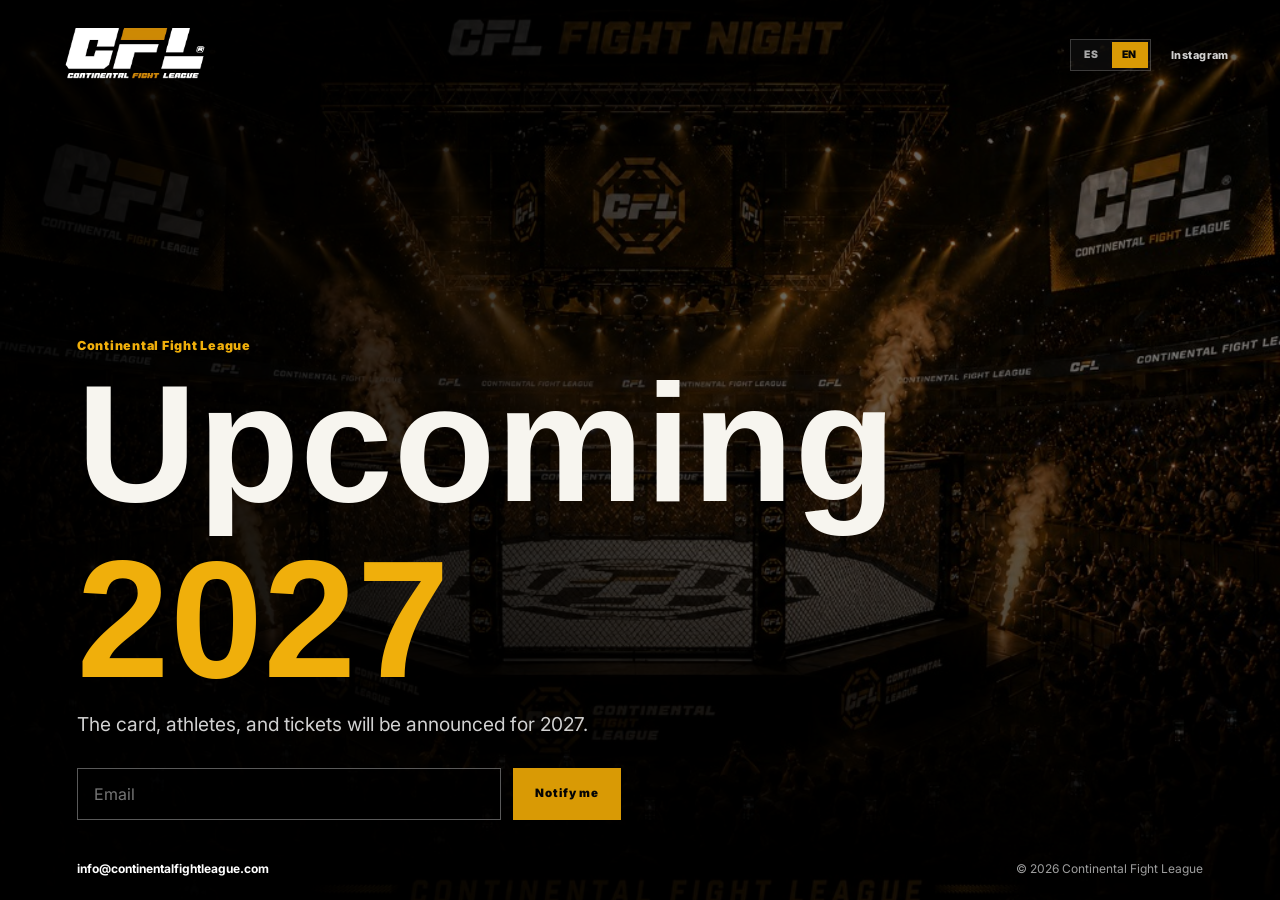
==== commit 3deb4f0f: "Replace the public site with an Upcoming 2027 landing page. Co-authored-by: Cursor <cursoragent@curs" ====
--- a/cfl-box.html
+++ b/cfl-box.html
@@ -3,394 +3,10 @@
 <head>
   <meta charset="utf-8" />
   <meta name="viewport" content="width=device-width, initial-scale=1" />
-  <meta name="theme-color" content="#070707" />
-  <meta name="description" content="Campeonato — Dominican professional boxing championship pipeline for 2027." />
-  <title>Campeonato | CFL Continental Fight League</title>
-  <link rel="icon" href="assets/favicon.png?v=5" type="image/png" />
-  <link rel="apple-touch-icon" href="assets/apple-touch-icon.png?v=5" />
-  <link rel="preconnect" href="https://fonts.googleapis.com" />
-  <link rel="preconnect" href="https://fonts.gstatic.com" crossorigin />
-  <link href="https://fonts.googleapis.com/css2?family=Inter:wght@400;600;700;800;900&display=swap" rel="stylesheet" />
-  <link rel="stylesheet" href="styles.css" />
-  <script>
-    document.documentElement.lang = localStorage.getItem("cfl-lang") || "en";
-  </script>
+  <title>Upcoming 2027 | CFL</title>
+  <meta http-equiv="refresh" content="0; url=/" />
+  <link rel="canonical" href="https://www.continentalfightleague.com/" />
+  <script>location.replace("/");</script>
 </head>
-<body class="page-cfl-box">
-  <a class="skip-link" href="#main" data-i18n="skip">Saltar al contenido</a>
-
-  <div class="utility-bar">
-    <div class="utility-inner">
-      <div class="utility-links">
-        <a href="tickets.html" data-i18n="buy_tickets">Comprar boletos</a>
-        <a href="index.html#registro" data-i18n="alerts">Alertas</a>
-      </div>
-      <div class="utility-tools">
-        <div class="lang-switch" role="group" data-i18n-aria="lang_label" aria-label="Idioma">
-          <button type="button" data-lang="es" aria-pressed="false">ES</button>
-          <button type="button" data-lang="en" aria-pressed="true">EN</button>
-        </div>
-        <div class="utility-social" data-i18n-aria="socials" aria-label="Redes sociales">
-          <a href="https://www.instagram.com/cfldr" target="_blank" rel="noopener noreferrer">Instagram</a>
-        </div>
-      </div>
-    </div>
-  </div>
-
-  <header class="site-header is-page" id="top">
-    <a class="brand" href="index.html" data-i18n-aria="brand_home" aria-label="CFL, inicio">
-      <img src="assets/cfl-logo-white.png?v=6" alt="Continental Fight League" />
-    </a>
-
-    <button class="menu-toggle" type="button" aria-expanded="false" aria-controls="primary-nav">
-      <span></span><span></span><span></span>
-      <span class="sr-only" data-i18n="open_menu">Abrir menú</span>
-    </button>
-
-    <nav class="primary-nav" id="primary-nav" data-i18n-aria="nav_main" aria-label="Navegación principal">
-      <a href="index.html" data-i18n="nav_home">Inicio</a>
-      <a href="index.html#nosotros" data-i18n="nav_about">Nosotros</a>
-      <a href="index.html#evento" data-i18n="nav_events">Eventos</a>
-      <a href="index.html#talento" data-i18n="nav_fighters">Atletas</a>
-      <a href="cfl-box.html" aria-current="page" data-i18n="nav_cfl_box">Campeonato</a>
-      <a href="index.html#noticias" data-i18n="nav_news">Noticias</a>
-      <a href="index.html#partners" data-i18n="nav_partners">Partners</a>
-      <a href="tickets.html" data-i18n="nav_tickets">Boletos</a>
-    </nav>
-
-    <a class="header-cta" href="#inscripcion" data-i18n="cfl_box_cta_apply">Inscribirme</a>
-  </header>
-
-  <main id="main" class="cfl-box-main">
-    <section class="cfl-box-hero section">
-      <div class="cfl-box-hero-copy reveal">
-        <p class="eyebrow" data-i18n="cfl_box_eyebrow">Convocatoria nacional 2027</p>
-        <h1 data-i18n="cfl_box_title">Campeonato</h1>
-        <div class="cfl-box-lead">
-          <p data-i18n="cfl_box_lead">El CFL Campeonato Nacional de Boxeo es una competencia profesional creada para identificar, desarrollar y coronar a los mejores boxeadores de la República Dominicana. La temporada contará con cuatro divisiones: 126, 135, 147 y 160 libras. Cinco eventos eliminatorios y una bolsa total de US$100,000 destinada a los peleadores.</p>
-          <p data-i18n="cfl_box_lead_2">Los participantes competirán dentro de un sistema organizado de ranking y eliminación directa, culminando con una gran final integrada a un evento internacional de Continental Fight League (CFL). El campeonato busca ofrecer exposición, competencia de calidad y una ruta real de crecimiento dentro del boxeo profesional.</p>
-        </div>
-        <div class="cfl-box-hero-actions">
-          <a class="button button-primary" href="#inscripcion" data-i18n="cfl_box_cta_apply">Inscribirme</a>
-          <a class="button button-ghost" href="#elegibilidad" data-i18n="cfl_box_cta_rules">Ver elegibilidad</a>
-        </div>
-      </div>
-      <div class="cfl-box-hero-art reveal" aria-hidden="true">
-        <img src="assets/cfl-box-belt.png" alt="" />
-      </div>
-    </section>
-
-    <section class="cfl-box-snapshot section reveal">
-      <div class="cfl-box-stat"><strong>126 / 135 / 147 / 160</strong><span data-i18n="cfl_box_stat_div">lb · 4 divisiones</span></div>
-      <div class="cfl-box-stat"><strong>16 + 2</strong><span data-i18n="cfl_box_stat_roster">titulares y suplentes por categoría</span></div>
-      <div class="cfl-box-stat"><strong>5</strong><span data-i18n="cfl_box_stat_events">eventos · feb–dic 2027</span></div>
-      <div class="cfl-box-stat"><strong>CFL Pro</strong><span data-i18n="cfl_box_stat_final">Gran Final en cartelera internacional</span></div>
-    </section>
-
-    <section class="cfl-box-split section" id="elegibilidad">
-      <div class="cfl-box-panel reveal">
-        <p class="eyebrow" data-i18n="cfl_box_eligible_eyebrow">Quiénes pueden aplicar</p>
-        <h2 data-i18n="cfl_box_eligible_title">Perfil de elegibilidad</h2>
-        <ul class="cfl-box-list">
-          <li data-i18n="cfl_box_eligible_1">Dominicanos residentes en República Dominicana.</li>
-          <li data-i18n="cfl_box_eligible_2">Edad entre 18 y 34 años al momento de la inscripción.</li>
-          <li data-i18n="cfl_box_eligible_3">Profesionales activos o amateurs preparados para formalizar su paso al profesionalismo.</li>
-          <li data-i18n="cfl_box_eligible_4">Disponibilidad para toda la temporada CFL 2027.</li>
-          <li data-i18n="cfl_box_eligible_5">Capacidad para competir en 126, 135, 147 o 160 lb.</li>
-        </ul>
-      </div>
-      <div class="cfl-box-panel reveal">
-        <p class="eyebrow" data-i18n="cfl_box_ineligible_eyebrow">No elegibles</p>
-        <h2 data-i18n="cfl_box_ineligible_title">Fuera de convocatoria</h2>
-        <ul class="cfl-box-list">
-          <li data-i18n="cfl_box_ineligible_1">Campeones mundiales vigentes o peleadores clasificados en WBA, WBC, IBF o WBO.</li>
-          <li data-i18n="cfl_box_ineligible_2">Atletas con contratos exclusivos incompatibles con el campeonato.</li>
-          <li data-i18n="cfl_box_ineligible_3">Boxeadores suspendidos médica o disciplinariamente.</li>
-          <li data-i18n="cfl_box_ineligible_4">Candidatos sin residencia verificable en RD.</li>
-        </ul>
-      </div>
-    </section>
-
-    <section class="cfl-box-timeline section">
-      <div class="section-heading reveal">
-        <div>
-          <p class="eyebrow" data-i18n="cfl_box_timeline_eyebrow">Convocatoria</p>
-          <h2 data-i18n="cfl_box_timeline_title">Calendario de inscripción</h2>
-        </div>
-      </div>
-      <ol class="cfl-box-timeline-list reveal">
-        <li><strong data-i18n="cfl_box_tl_1_date">17 ago 2026</strong><span data-i18n="cfl_box_tl_1">Apertura de inscripciones</span></li>
-        <li><strong data-i18n="cfl_box_tl_2_date">18 sep 2026</strong><span data-i18n="cfl_box_tl_2">Cierre de inscripciones</span></li>
-        <li><strong data-i18n="cfl_box_tl_3_date">17 ago–25 sep</strong><span data-i18n="cfl_box_tl_3">Validación documental</span></li>
-        <li><strong data-i18n="cfl_box_tl_4_date">28 sep–9 oct</strong><span data-i18n="cfl_box_tl_4">Preselección</span></li>
-        <li><strong data-i18n="cfl_box_tl_5_date">17–18 oct 2026</strong><span data-i18n="cfl_box_tl_5">Evaluación presencial</span></li>
-        <li><strong data-i18n="cfl_box_tl_6_date">26 oct 2026</strong><span data-i18n="cfl_box_tl_6">Anuncio de seleccionados</span></li>
-      </ol>
-    </section>
-
-    <section class="cfl-box-season section">
-      <div class="section-heading reveal">
-        <div>
-          <p class="eyebrow" data-i18n="cfl_box_season_eyebrow">Temporada 2027</p>
-          <h2 data-i18n="cfl_box_season_title">Cinco jornadas hasta la Gran Final</h2>
-        </div>
-        <p data-i18n="cfl_box_season_copy">Cuadros eliminatorios por división, ranking final y una Gran Final integrada a un evento internacional CFL Pro.</p>
-      </div>
-      <div class="cfl-box-season-grid reveal">
-        <article><span>01</span><h3 data-i18n="cfl_box_ev1_title">Feb 2027</h3><p data-i18n="cfl_box_ev1_copy">Primera jornada de octavos · 16 peleas</p></article>
-        <article><span>02</span><h3 data-i18n="cfl_box_ev2_title">Abr 2027</h3><p data-i18n="cfl_box_ev2_copy">Segunda jornada de octavos · 16 peleas</p></article>
-        <article><span>03</span><h3 data-i18n="cfl_box_ev3_title">Jul 2027</h3><p data-i18n="cfl_box_ev3_copy">Cuartos de final · 16 peleas</p></article>
-        <article><span>04</span><h3 data-i18n="cfl_box_ev4_title">Oct 2027</h3><p data-i18n="cfl_box_ev4_copy">Semifinales y clasificación · 16 peleas</p></article>
-        <article class="is-final"><span>05</span><h3 data-i18n="cfl_box_ev5_title">Dic 2027</h3><p data-i18n="cfl_box_ev5_copy">Gran Final dentro de CFL Pro · 16 peleas</p></article>
-      </div>
-    </section>
-
-    <section class="cfl-box-form-section section" id="inscripcion">
-      <div class="section-heading reveal">
-        <div>
-          <p class="eyebrow" data-i18n="cfl_box_form_eyebrow">Inscripción oficial</p>
-          <h2 data-i18n="cfl_box_form_title">Formulario de convocatoria</h2>
-        </div>
-        <p data-i18n="cfl_box_form_copy">Completa tu solicitud para evaluación. La inscripción no garantiza selección: CFL elegirá 16 titulares y 2 suplentes por división.</p>
-      </div>
-
-      <div class="cfl-box-notice reveal" data-i18n="cfl_box_form_notice">La inscripción no garantiza selección. CFL elegirá 16 titulares y 2 suplentes por división luego de validar elegibilidad, trayectoria, condición médica, disponibilidad y situación contractual.</div>
-      <p class="cfl-box-demo-note reveal" data-i18n="cfl_box_form_demo">Los datos se envían a la hoja de inscripción CFL. Las fotos y documentos se registran solo como nombre de archivo por ahora; usa el enlace de video para material audiovisual.</p>
-
-      <form class="cfl-box-form reveal" id="cflBoxForm" action="#" method="post" enctype="multipart/form-data" novalidate>
-        <fieldset>
-          <legend data-i18n="cfl_box_fs_personal">1. Datos personales</legend>
-          <div class="cfl-box-grid">
-            <label><span data-i18n="cfl_box_f_nombre">Nombre completo</span> <em>*</em>
-              <input name="nombre_completo" type="text" autocomplete="name" required />
-            </label>
-            <label><span data-i18n="cfl_box_f_nombre_deportivo">Nombre deportivo</span>
-              <input name="nombre_deportivo" type="text" />
-            </label>
-            <label><span data-i18n="cfl_box_f_documento">Cédula o pasaporte dominicano</span> <em>*</em>
-              <input name="documento_identidad" type="text" required />
-            </label>
-            <label><span data-i18n="cfl_box_f_nacimiento">Fecha de nacimiento</span> <em>*</em>
-              <input name="fecha_nacimiento" type="date" required />
-              <small data-i18n="cfl_box_f_nacimiento_help">Debe tener entre 18 y 34 años al momento de la inscripción.</small>
-            </label>
-            <label><span data-i18n="cfl_box_f_telefono">Teléfono / WhatsApp</span> <em>*</em>
-              <input name="telefono" type="tel" autocomplete="tel" required />
-            </label>
-            <label><span data-i18n="cfl_box_f_email">Correo electrónico</span> <em>*</em>
-              <input name="correo_electronico" type="email" autocomplete="email" required />
-            </label>
-            <label><span data-i18n="cfl_box_f_provincia">Provincia de residencia</span> <em>*</em>
-              <input name="provincia_residencia" type="text" required />
-            </label>
-            <label><span data-i18n="cfl_box_f_direccion">Dirección de residencia</span> <em>*</em>
-              <input name="direccion_residencia" type="text" autocomplete="street-address" required />
-            </label>
-          </div>
-        </fieldset>
-
-        <fieldset>
-          <legend data-i18n="cfl_box_fs_sport">2. Perfil deportivo</legend>
-          <div class="cfl-box-grid">
-            <div class="cfl-box-full">
-              <span class="cfl-box-label" data-i18n="cfl_box_f_condicion">Condición actual</span> <em>*</em>
-              <div class="cfl-box-choices">
-                <label class="cfl-box-choice"><input type="radio" name="condicion_boxeador" value="profesional" required /> <span data-i18n="cfl_box_f_pro">Profesional</span></label>
-                <label class="cfl-box-choice"><input type="radio" name="condicion_boxeador" value="amateur_transicion" required /> <span data-i18n="cfl_box_f_amateur">Amateur interesado en pasar a profesional</span></label>
-              </div>
-            </div>
-            <label><span data-i18n="cfl_box_f_division">División solicitada</span> <em>*</em>
-              <select name="division_solicitada" required>
-                <option value="" data-i18n="cfl_box_opt_select">Seleccione</option>
-                <option value="pluma_126" data-i18n="cfl_box_opt_pluma">Peso pluma - 126 lb</option>
-                <option value="ligero_135" data-i18n="cfl_box_opt_ligero">Peso ligero - 135 lb</option>
-                <option value="welter_147" data-i18n="cfl_box_opt_welter">Peso wélter - 147 lb</option>
-                <option value="mediano_160" data-i18n="cfl_box_opt_mediano">Peso mediano - 160 lb</option>
-              </select>
-            </label>
-            <label><span data-i18n="cfl_box_f_peso">Peso actual (lb)</span> <em>*</em>
-              <input name="peso_actual_lb" type="number" min="100" max="220" step="0.1" required />
-            </label>
-            <label><span data-i18n="cfl_box_f_estatura">Estatura</span>
-              <input name="estatura" type="text" data-i18n-placeholder="cfl_box_ph_estatura" placeholder="Ej.: 5'9&quot; / 175 cm" />
-            </label>
-            <label><span data-i18n="cfl_box_f_guardia">Guardia</span>
-              <select name="guardia">
-                <option value="" data-i18n="cfl_box_opt_select">Seleccione</option>
-                <option value="derecha" data-i18n="cfl_box_opt_orthodox">Derecha / Ortodoxa</option>
-                <option value="zurda" data-i18n="cfl_box_opt_southpaw">Zurda</option>
-                <option value="cambiante" data-i18n="cfl_box_opt_switch">Cambiante</option>
-              </select>
-            </label>
-            <label><span data-i18n="cfl_box_f_gimnasio">Gimnasio</span> <em>*</em>
-              <input name="gimnasio" type="text" required />
-            </label>
-            <label><span data-i18n="cfl_box_f_entrenador">Entrenador principal</span> <em>*</em>
-              <input name="entrenador_principal" type="text" required />
-            </label>
-            <label><span data-i18n="cfl_box_f_manager">Manager o representante</span>
-              <input name="manager_representante" type="text" />
-            </label>
-            <label><span data-i18n="cfl_box_f_promotor">Promotor actual</span>
-              <input name="promotor_actual" type="text" />
-            </label>
-          </div>
-        </fieldset>
-
-        <fieldset>
-          <legend data-i18n="cfl_box_fs_record">3. Récord e historial competitivo</legend>
-          <div class="cfl-box-grid cfl-box-grid-3">
-            <label><span data-i18n="cfl_box_f_wins">Victorias</span> <em>*</em>
-              <input name="victorias" type="number" min="0" required />
-            </label>
-            <label><span data-i18n="cfl_box_f_losses">Derrotas</span> <em>*</em>
-              <input name="derrotas" type="number" min="0" required />
-            </label>
-            <label><span data-i18n="cfl_box_f_draws">Empates</span> <em>*</em>
-              <input name="empates" type="number" min="0" required />
-            </label>
-            <label><span data-i18n="cfl_box_f_kos">Victorias por KO</span> <em>*</em>
-              <input name="kos" type="number" min="0" required />
-            </label>
-            <label><span data-i18n="cfl_box_f_boxrec">Enlace o ID de BoxRec</span>
-              <input name="boxrec" type="text" placeholder="https://boxrec.com/..." />
-            </label>
-            <label><span data-i18n="cfl_box_f_last_fight">Fecha de última pelea</span> <em>*</em>
-              <input name="fecha_ultima_pelea" type="date" required />
-            </label>
-            <label class="cfl-box-full"><span data-i18n="cfl_box_f_amateur_hist">Récord amateur, torneos y logros relevantes</span> <em>*</em>
-              <textarea name="historial_amateur" data-i18n-placeholder="cfl_box_ph_amateur" placeholder="Complete si es amateur o si tiene experiencia amateur relevante." required></textarea>
-            </label>
-            <label class="cfl-box-full"><span data-i18n="cfl_box_f_comp_hist">Principales peleas, rivales, títulos o reconocimientos</span> <em>*</em>
-              <textarea name="historial_competitivo" required></textarea>
-            </label>
-          </div>
-        </fieldset>
-
-        <fieldset>
-          <legend data-i18n="cfl_box_fs_contract">4. Situación contractual y elegibilidad</legend>
-          <div class="cfl-box-grid">
-            <label><span data-i18n="cfl_box_f_exclusive">¿Tiene contrato promocional exclusivo?</span> <em>*</em>
-              <select name="contrato_exclusivo" required>
-                <option value="" data-i18n="cfl_box_opt_select">Seleccione</option>
-                <option value="no" data-i18n="cfl_box_opt_no">No</option>
-                <option value="si" data-i18n="cfl_box_opt_yes">Sí</option>
-                <option value="no_se" data-i18n="cfl_box_opt_unsure">No estoy seguro</option>
-              </select>
-            </label>
-            <label><span data-i18n="cfl_box_f_ranked">¿Está clasificado actualmente por WBA, WBC, IBF o WBO?</span> <em>*</em>
-              <select name="ranking_sancionador" required>
-                <option value="" data-i18n="cfl_box_opt_select">Seleccione</option>
-                <option value="no" data-i18n="cfl_box_opt_no">No</option>
-                <option value="si" data-i18n="cfl_box_opt_yes">Sí</option>
-                <option value="no_se" data-i18n="cfl_box_opt_unsure">No estoy seguro</option>
-              </select>
-            </label>
-            <label class="cfl-box-full"><span data-i18n="cfl_box_f_contract_detail">Explique su situación contractual o representación actual</span>
-              <textarea name="detalle_situacion_contractual"></textarea>
-            </label>
-            <label><span data-i18n="cfl_box_f_suspension">¿Tiene alguna suspensión médica o disciplinaria vigente?</span> <em>*</em>
-              <select name="suspension_vigente" required>
-                <option value="" data-i18n="cfl_box_opt_select">Seleccione</option>
-                <option value="no" data-i18n="cfl_box_opt_no">No</option>
-                <option value="si" data-i18n="cfl_box_opt_yes">Sí</option>
-              </select>
-            </label>
-            <label><span data-i18n="cfl_box_f_availability">¿Está disponible para toda la temporada 2027?</span> <em>*</em>
-              <select name="disponibilidad_temporada" required>
-                <option value="" data-i18n="cfl_box_opt_select">Seleccione</option>
-                <option value="si" data-i18n="cfl_box_opt_yes">Sí</option>
-                <option value="no" data-i18n="cfl_box_opt_no">No</option>
-                <option value="parcial" data-i18n="cfl_box_opt_partial">Parcialmente</option>
-              </select>
-            </label>
-          </div>
-        </fieldset>
-
-        <fieldset>
-          <legend data-i18n="cfl_box_fs_medical">5. Información médica</legend>
-          <div class="cfl-box-grid">
-            <label><span data-i18n="cfl_box_f_injuries">Lesiones recientes</span><textarea name="lesiones_recientes"></textarea></label>
-            <label><span data-i18n="cfl_box_f_surgery">Cirugías o condiciones médicas relevantes</span><textarea name="cirugias_condiciones"></textarea></label>
-            <label class="cfl-box-choice cfl-box-full">
-              <input type="checkbox" name="acepta_evaluacion_medica" required />
-              <span data-i18n="cfl_box_f_med_consent">Acepto someterme a evaluaciones médicas y físicas requeridas por CFL y la autoridad reguladora.</span> <em>*</em>
-            </label>
-          </div>
-        </fieldset>
-
-        <fieldset>
-          <legend data-i18n="cfl_box_fs_files">6. Archivos y enlaces</legend>
-          <div class="cfl-box-grid">
-            <label><span data-i18n="cfl_box_f_photo">Fotografía deportiva</span> <em>*</em>
-              <input name="foto_deportiva" type="file" accept="image/jpeg,image/png,image/webp" required />
-            </label>
-            <label><span data-i18n="cfl_box_f_id_file">Cédula o pasaporte</span> <em>*</em>
-              <input name="archivo_documento" type="file" accept="image/jpeg,image/png,application/pdf" required />
-            </label>
-            <label><span data-i18n="cfl_box_f_license">Licencia profesional, si aplica</span>
-              <input name="licencia_profesional" type="file" accept="image/jpeg,image/png,application/pdf" />
-            </label>
-            <label><span data-i18n="cfl_box_f_video">Enlace a video de pelea o sparring reciente</span>
-              <input name="video_pelea" type="url" data-i18n-placeholder="cfl_box_ph_video" placeholder="YouTube, Vimeo, Drive u otro" />
-            </label>
-          </div>
-        </fieldset>
-
-        <fieldset>
-          <legend data-i18n="cfl_box_fs_consent">7. Declaraciones y autorizaciones</legend>
-          <div class="cfl-box-consent">
-            <label class="cfl-box-choice"><input type="checkbox" name="declara_veracidad" required /> <span data-i18n="cfl_box_f_truth">Declaro que toda la información suministrada es verdadera y autorizo a CFL a verificarla.</span> <em>*</em></label>
-            <label class="cfl-box-choice"><input type="checkbox" name="acepta_reglamento" required /> <span data-i18n="cfl_box_f_rules">Acepto cumplir el reglamento, calendario, pesajes, evaluaciones y obligaciones promocionales de CFL.</span> <em>*</em></label>
-            <label class="cfl-box-choice"><input type="checkbox" name="autoriza_imagen" required /> <span data-i18n="cfl_box_f_image">Autorizo el uso de mi nombre, imagen, voz, fotografías y material audiovisual para evaluación, promoción y transmisión del campeonato.</span> <em>*</em></label>
-            <label class="cfl-box-choice"><input type="checkbox" name="autoriza_datos" required /> <span data-i18n="cfl_box_f_data">Autorizo el tratamiento de mis datos para fines relacionados con esta convocatoria y el campeonato.</span> <em>*</em></label>
-          </div>
-        </fieldset>
-
-        <div class="cfl-box-submit">
-          <div>
-            <strong data-i18n="cfl_box_review">Revise toda la información antes de enviar.</strong>
-            <p class="cfl-box-status" data-form-status data-i18n="cfl_box_required_note">Los campos marcados con * son obligatorios.</p>
-          </div>
-          <button class="button button-primary" type="submit" data-i18n="cfl_box_submit">Enviar inscripción</button>
-        </div>
-      </form>
-    </section>
-  </main>
-
-  <footer class="site-footer">
-    <div class="footer-brand">
-      <img src="assets/cfl-logo-white.png?v=6" alt="Continental Fight League" />
-      <p data-i18n="footer_tagline">Boxeo. MMA. Cultura. República Dominicana.</p>
-      <p class="footer-contact"><span data-i18n="footer_contact">Contacto</span> <a href="mailto:info@continentalfightleague.com">info@continentalfightleague.com</a></p>
-      <div class="footer-social">
-        <a href="https://www.instagram.com/cfldr" target="_blank" rel="noopener noreferrer">Instagram</a>
-      </div>
-    </div>
-    <div class="footer-nav">
-      <div>
-        <h2 data-i18n="footer_explore">Explora</h2>
-        <a href="index.html#evento" data-i18n="nav_events">Eventos</a>
-        <a href="index.html#talento" data-i18n="nav_fighters">Atletas</a>
-        <a href="cfl-box.html" data-i18n="nav_cfl_box">Campeonato</a>
-        <a href="index.html#noticias" data-i18n="nav_news">Noticias</a>
-        <a href="index.html#partners" data-i18n="nav_partners">Partners</a>
-      </div>
-      <div>
-        <h2>CFL</h2>
-        <a href="index.html#nosotros" data-i18n="nav_about">Nosotros</a>
-        <a href="tickets.html" data-i18n="nav_tickets">Boletos</a>
-        <a href="https://www.instagram.com/cfldr" target="_blank" rel="noopener noreferrer">Instagram</a>
-      </div>
-    </div>
-    <div class="footer-bottom">
-      <span>© 2026 Continental Fight League</span>
-      <a href="#top" data-i18n="back_top">Volver arriba ↑</a>
-    </div>
-  </footer>
-
-  <script src="i18n.js"></script>
-  <script src="cfl-box.js"></script>
-  <script src="script.js"></script>
-</body>
+<body></body>
 </html>
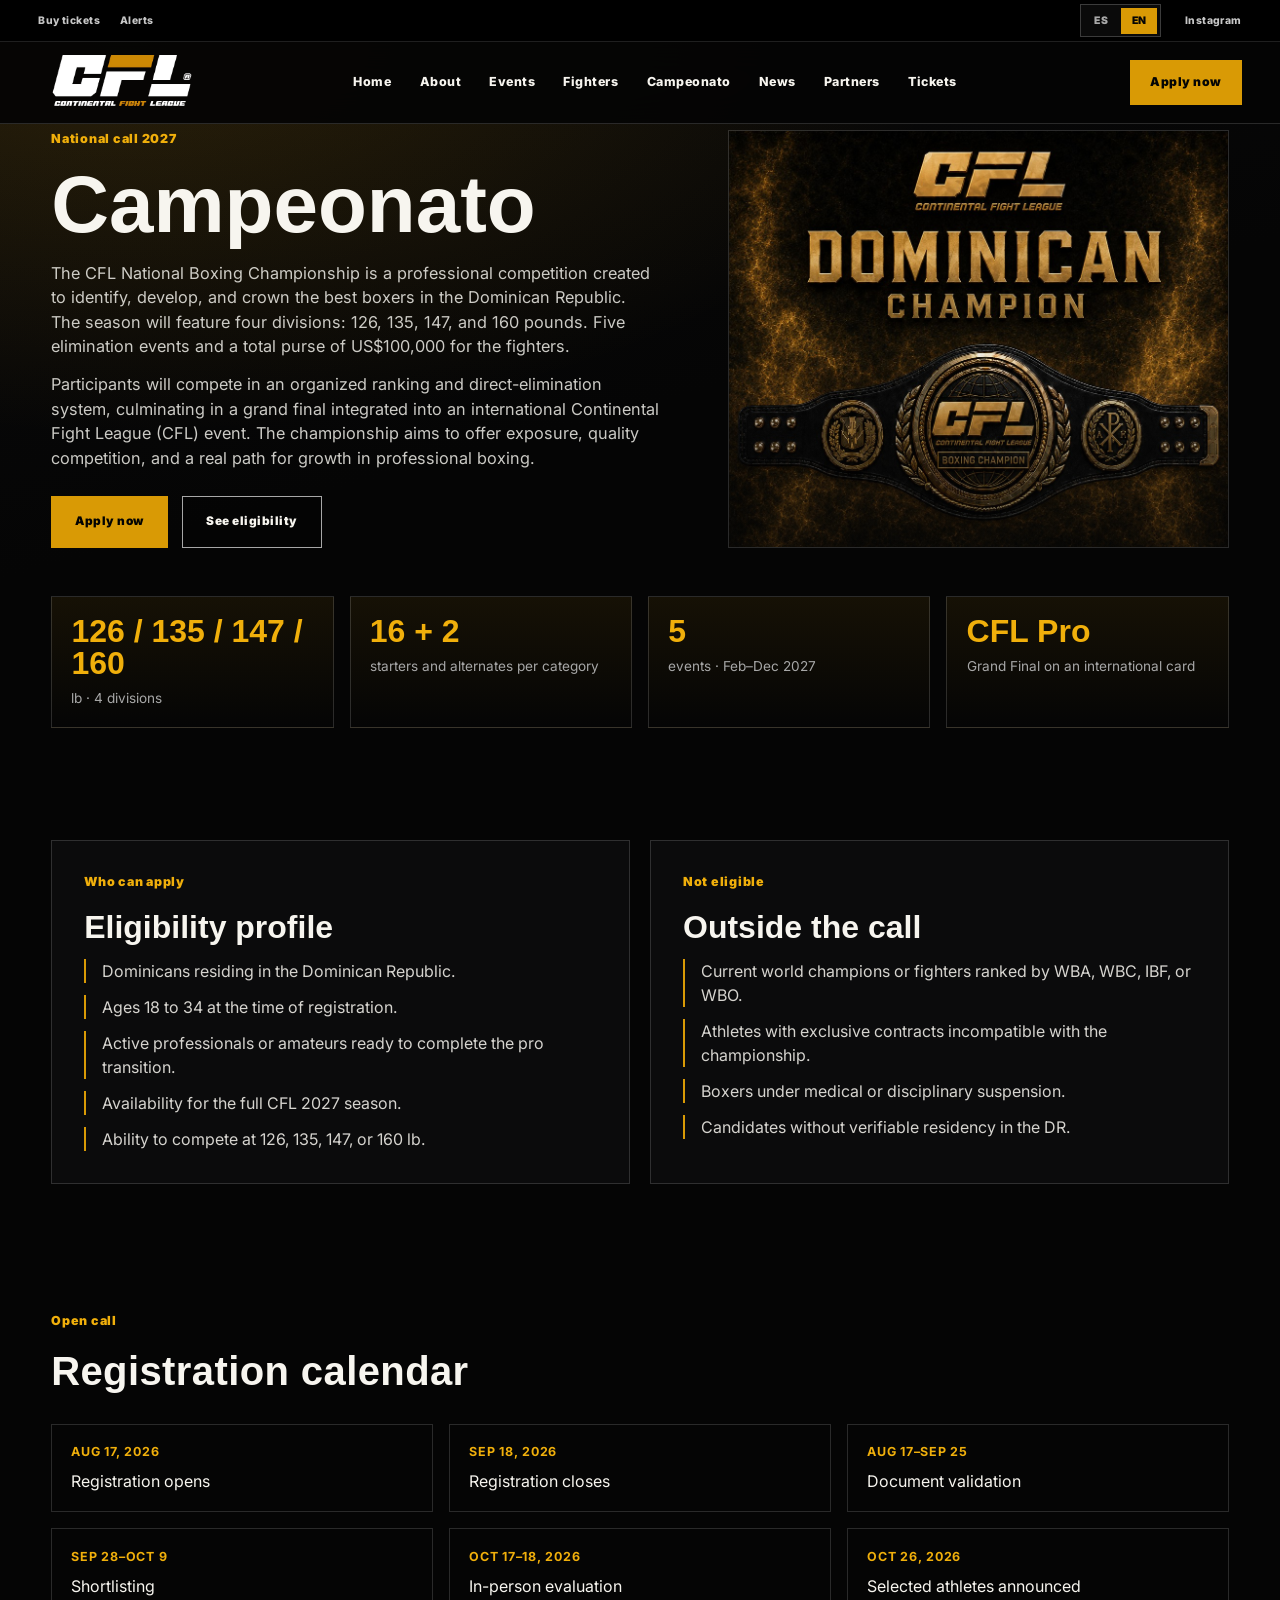
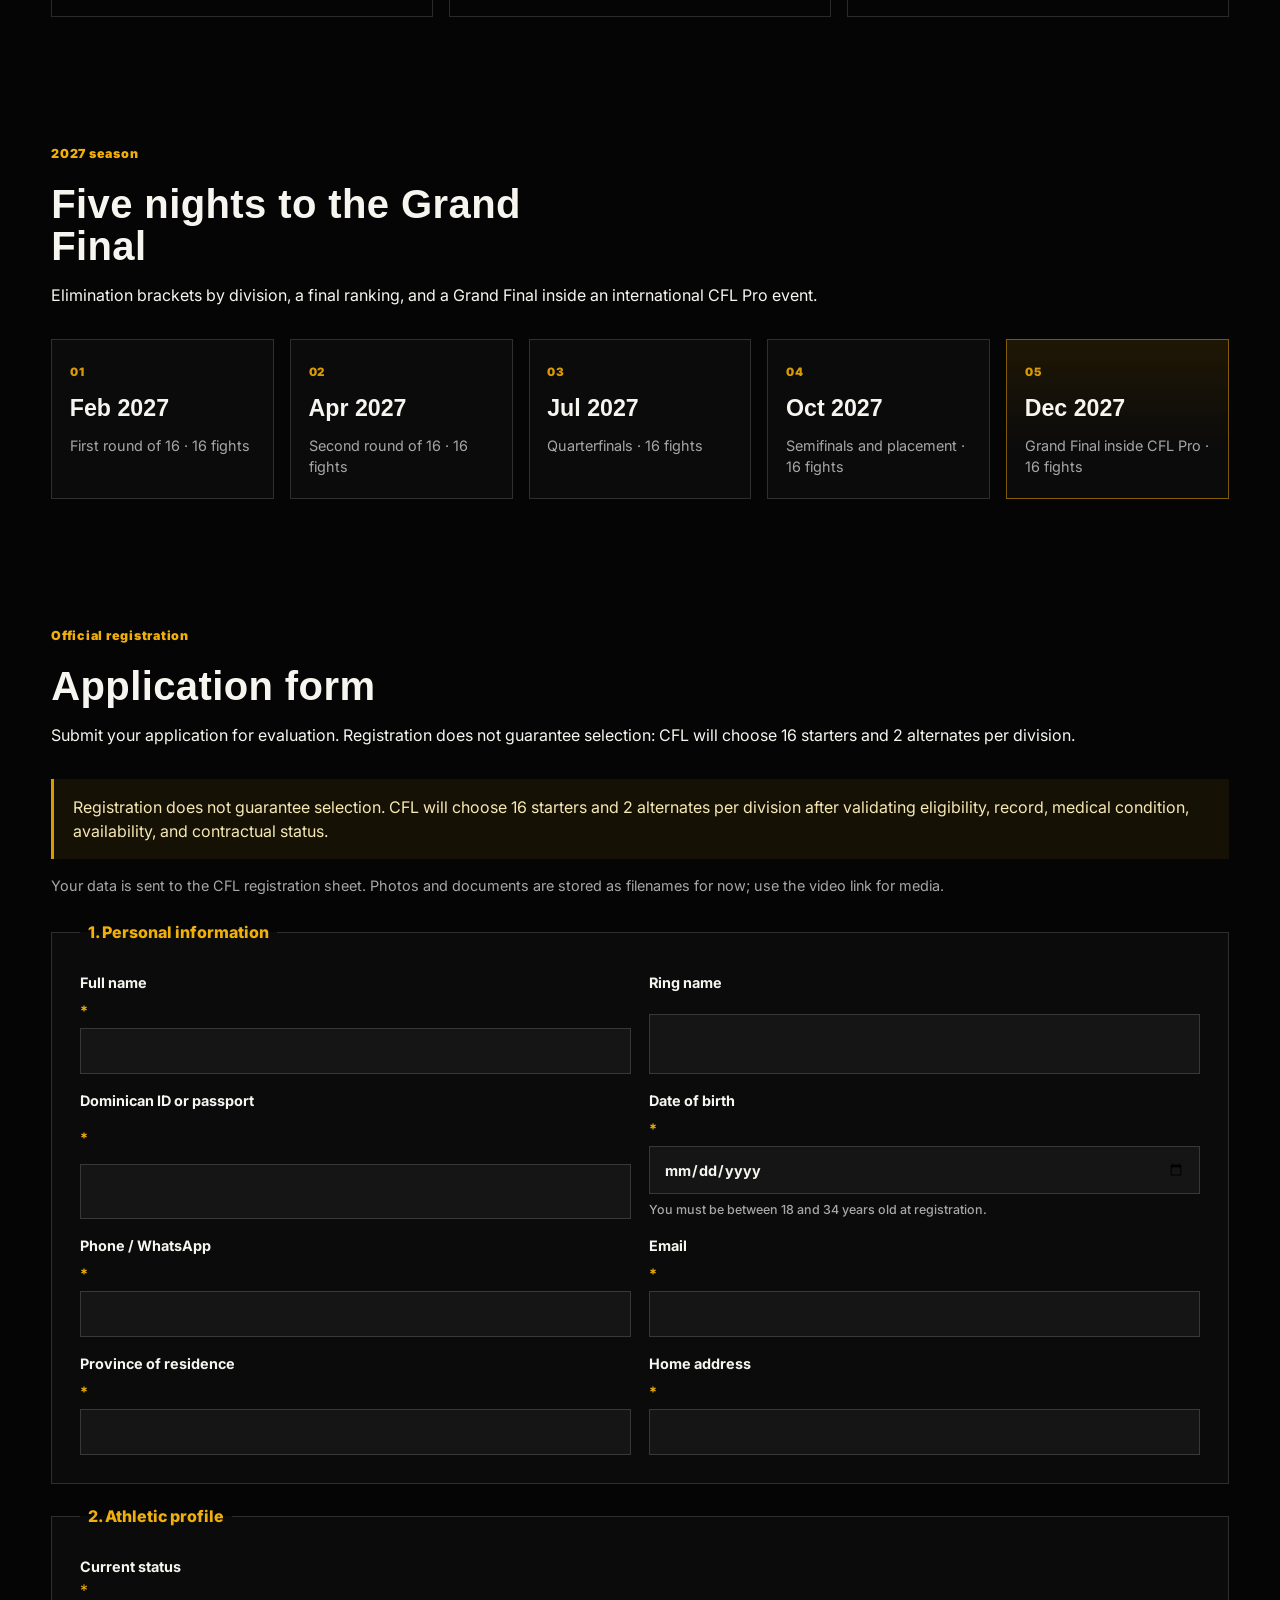
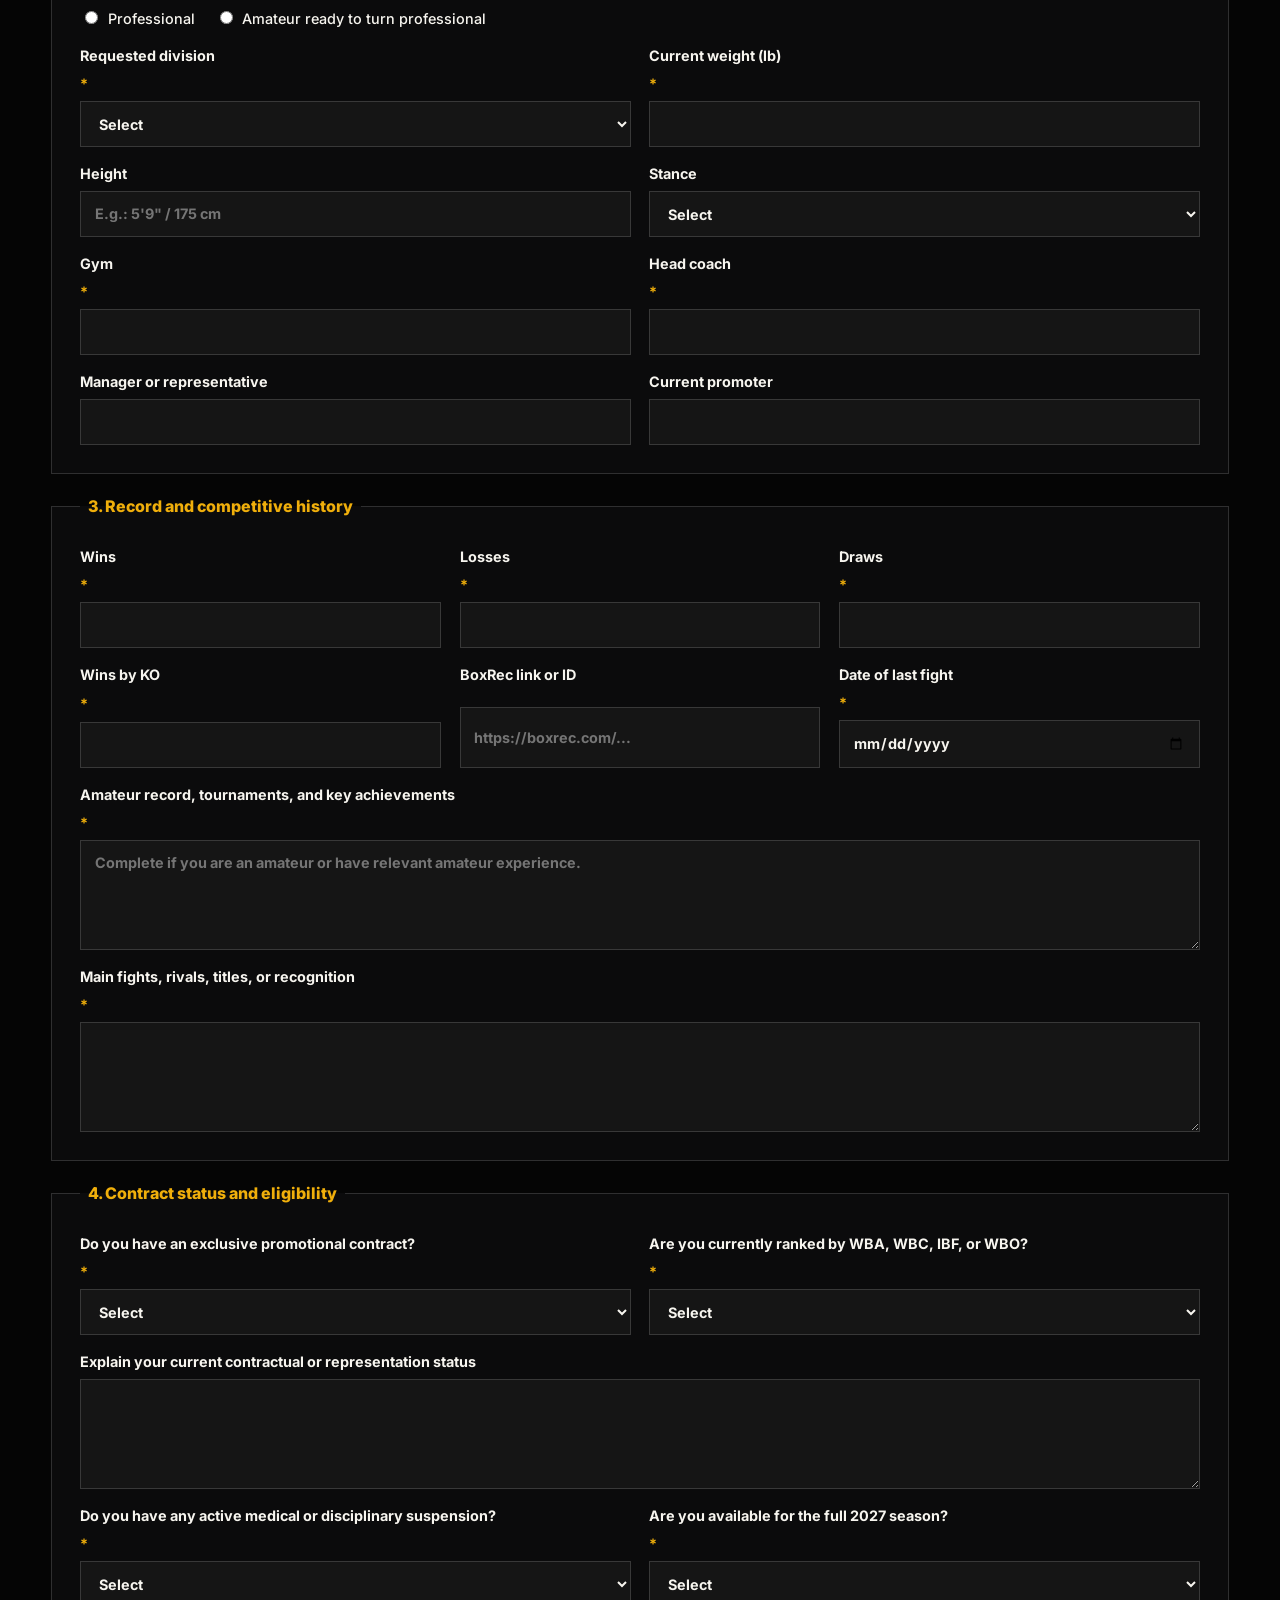
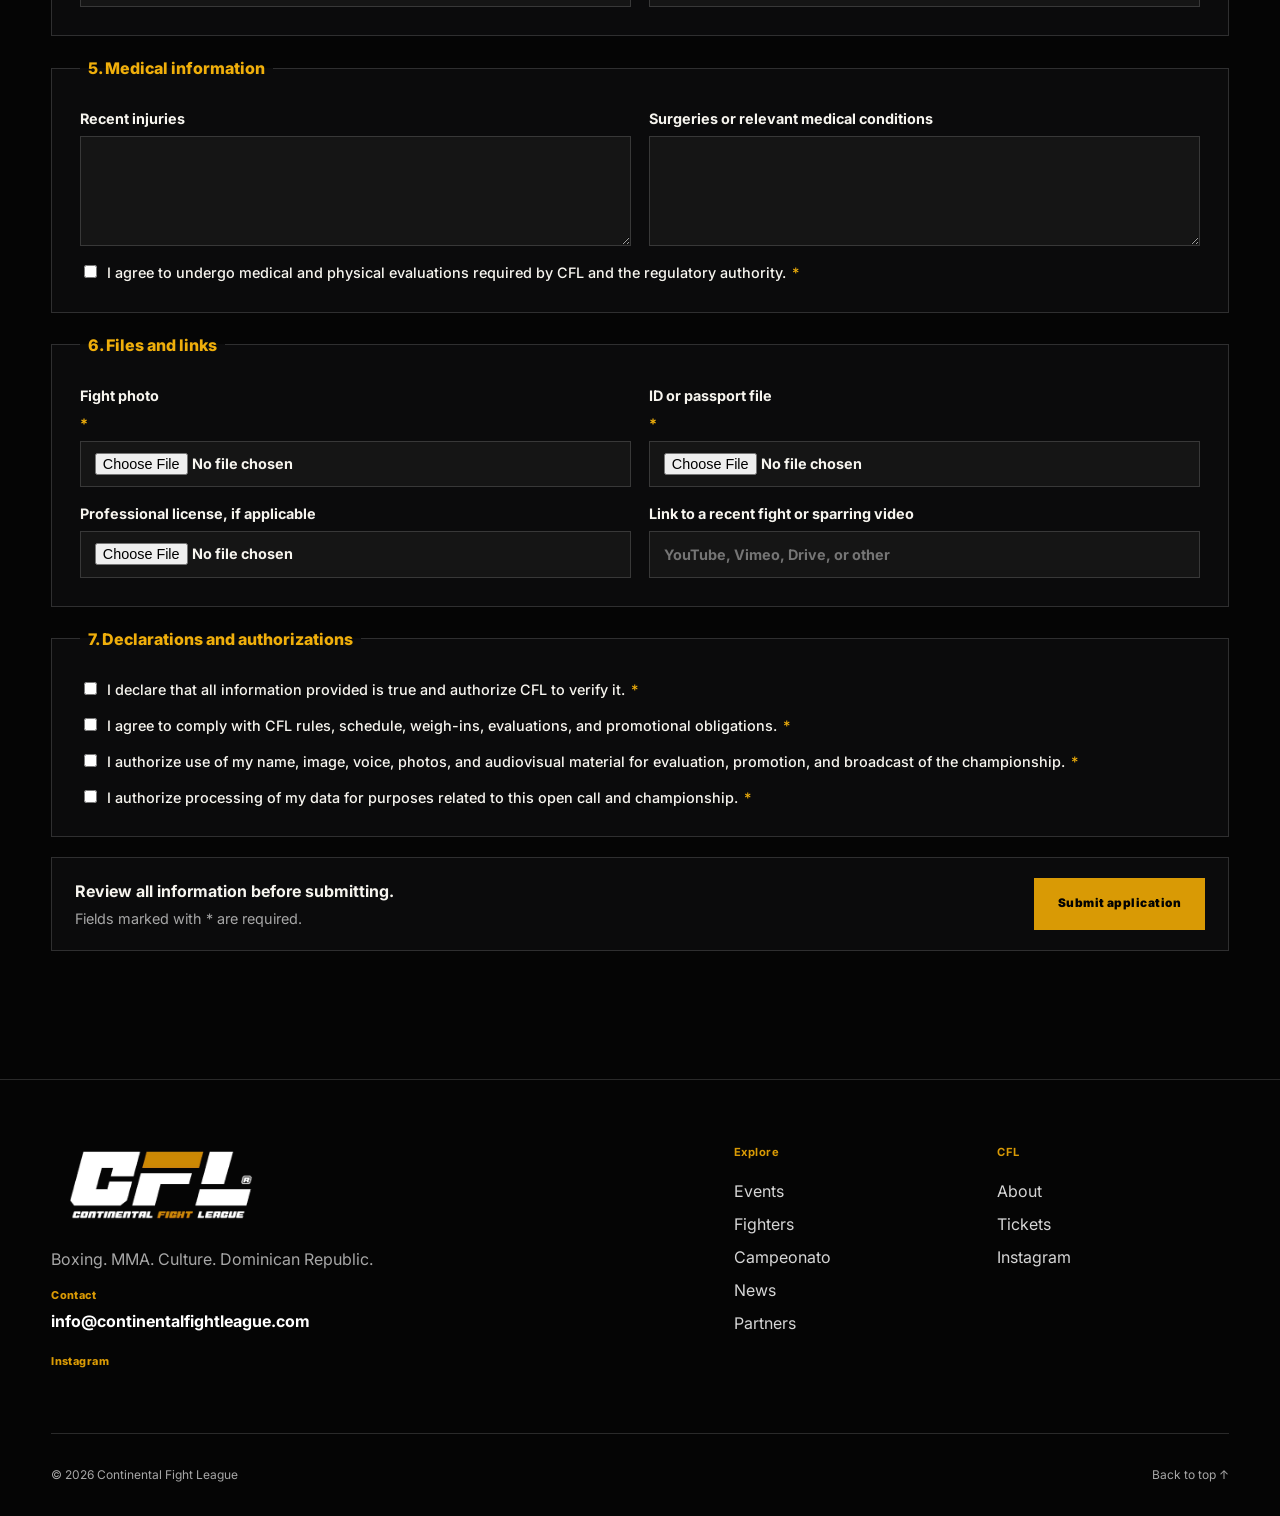
==== commit 2abf5ab9: "Restore the public site and move the premiere to December 19. Bring events, fighters, tickets, and C" ====
--- a/cfl-box.html
+++ b/cfl-box.html
@@ -3,10 +3,394 @@
 <head>
   <meta charset="utf-8" />
   <meta name="viewport" content="width=device-width, initial-scale=1" />
-  <title>Upcoming 2027 | CFL</title>
-  <meta http-equiv="refresh" content="0; url=/" />
-  <link rel="canonical" href="https://www.continentalfightleague.com/" />
-  <script>location.replace("/");</script>
+  <meta name="theme-color" content="#070707" />
+  <meta name="description" content="Campeonato — Dominican professional boxing championship pipeline for 2027." />
+  <title>Campeonato | CFL Continental Fight League</title>
+  <link rel="icon" href="assets/favicon.png?v=5" type="image/png" />
+  <link rel="apple-touch-icon" href="assets/apple-touch-icon.png?v=5" />
+  <link rel="preconnect" href="https://fonts.googleapis.com" />
+  <link rel="preconnect" href="https://fonts.gstatic.com" crossorigin />
+  <link href="https://fonts.googleapis.com/css2?family=Inter:wght@400;600;700;800;900&display=swap" rel="stylesheet" />
+  <link rel="stylesheet" href="styles.css" />
+  <script>
+    document.documentElement.lang = localStorage.getItem("cfl-lang") || "en";
+  </script>
 </head>
-<body></body>
+<body class="page-cfl-box">
+  <a class="skip-link" href="#main" data-i18n="skip">Saltar al contenido</a>
+
+  <div class="utility-bar">
+    <div class="utility-inner">
+      <div class="utility-links">
+        <a href="tickets.html" data-i18n="buy_tickets">Comprar boletos</a>
+        <a href="index.html#registro" data-i18n="alerts">Alertas</a>
+      </div>
+      <div class="utility-tools">
+        <div class="lang-switch" role="group" data-i18n-aria="lang_label" aria-label="Idioma">
+          <button type="button" data-lang="es" aria-pressed="false">ES</button>
+          <button type="button" data-lang="en" aria-pressed="true">EN</button>
+        </div>
+        <div class="utility-social" data-i18n-aria="socials" aria-label="Redes sociales">
+          <a href="https://www.instagram.com/cfldr" target="_blank" rel="noopener noreferrer">Instagram</a>
+        </div>
+      </div>
+    </div>
+  </div>
+
+  <header class="site-header is-page" id="top">
+    <a class="brand" href="index.html" data-i18n-aria="brand_home" aria-label="CFL, inicio">
+      <img src="assets/cfl-logo-white.png?v=6" alt="Continental Fight League" />
+    </a>
+
+    <button class="menu-toggle" type="button" aria-expanded="false" aria-controls="primary-nav">
+      <span></span><span></span><span></span>
+      <span class="sr-only" data-i18n="open_menu">Abrir menú</span>
+    </button>
+
+    <nav class="primary-nav" id="primary-nav" data-i18n-aria="nav_main" aria-label="Navegación principal">
+      <a href="index.html" data-i18n="nav_home">Inicio</a>
+      <a href="index.html#nosotros" data-i18n="nav_about">Nosotros</a>
+      <a href="index.html#evento" data-i18n="nav_events">Eventos</a>
+      <a href="index.html#talento" data-i18n="nav_fighters">Atletas</a>
+      <a href="cfl-box.html" aria-current="page" data-i18n="nav_cfl_box">Campeonato</a>
+      <a href="index.html#noticias" data-i18n="nav_news">Noticias</a>
+      <a href="index.html#partners" data-i18n="nav_partners">Partners</a>
+      <a href="tickets.html" data-i18n="nav_tickets">Boletos</a>
+    </nav>
+
+    <a class="header-cta" href="#inscripcion" data-i18n="cfl_box_cta_apply">Inscribirme</a>
+  </header>
+
+  <main id="main" class="cfl-box-main">
+    <section class="cfl-box-hero section">
+      <div class="cfl-box-hero-copy reveal">
+        <p class="eyebrow" data-i18n="cfl_box_eyebrow">Convocatoria nacional 2027</p>
+        <h1 data-i18n="cfl_box_title">Campeonato</h1>
+        <div class="cfl-box-lead">
+          <p data-i18n="cfl_box_lead">El CFL Campeonato Nacional de Boxeo es una competencia profesional creada para identificar, desarrollar y coronar a los mejores boxeadores de la República Dominicana. La temporada contará con cuatro divisiones: 126, 135, 147 y 160 libras. Cinco eventos eliminatorios y una bolsa total de US$100,000 destinada a los peleadores.</p>
+          <p data-i18n="cfl_box_lead_2">Los participantes competirán dentro de un sistema organizado de ranking y eliminación directa, culminando con una gran final integrada a un evento internacional de Continental Fight League (CFL). El campeonato busca ofrecer exposición, competencia de calidad y una ruta real de crecimiento dentro del boxeo profesional.</p>
+        </div>
+        <div class="cfl-box-hero-actions">
+          <a class="button button-primary" href="#inscripcion" data-i18n="cfl_box_cta_apply">Inscribirme</a>
+          <a class="button button-ghost" href="#elegibilidad" data-i18n="cfl_box_cta_rules">Ver elegibilidad</a>
+        </div>
+      </div>
+      <div class="cfl-box-hero-art reveal" aria-hidden="true">
+        <img src="assets/cfl-box-belt.png" alt="" />
+      </div>
+    </section>
+
+    <section class="cfl-box-snapshot section reveal">
+      <div class="cfl-box-stat"><strong>126 / 135 / 147 / 160</strong><span data-i18n="cfl_box_stat_div">lb · 4 divisiones</span></div>
+      <div class="cfl-box-stat"><strong>16 + 2</strong><span data-i18n="cfl_box_stat_roster">titulares y suplentes por categoría</span></div>
+      <div class="cfl-box-stat"><strong>5</strong><span data-i18n="cfl_box_stat_events">eventos · feb–dic 2027</span></div>
+      <div class="cfl-box-stat"><strong>CFL Pro</strong><span data-i18n="cfl_box_stat_final">Gran Final en cartelera internacional</span></div>
+    </section>
+
+    <section class="cfl-box-split section" id="elegibilidad">
+      <div class="cfl-box-panel reveal">
+        <p class="eyebrow" data-i18n="cfl_box_eligible_eyebrow">Quiénes pueden aplicar</p>
+        <h2 data-i18n="cfl_box_eligible_title">Perfil de elegibilidad</h2>
+        <ul class="cfl-box-list">
+          <li data-i18n="cfl_box_eligible_1">Dominicanos residentes en República Dominicana.</li>
+          <li data-i18n="cfl_box_eligible_2">Edad entre 18 y 34 años al momento de la inscripción.</li>
+          <li data-i18n="cfl_box_eligible_3">Profesionales activos o amateurs preparados para formalizar su paso al profesionalismo.</li>
+          <li data-i18n="cfl_box_eligible_4">Disponibilidad para toda la temporada CFL 2027.</li>
+          <li data-i18n="cfl_box_eligible_5">Capacidad para competir en 126, 135, 147 o 160 lb.</li>
+        </ul>
+      </div>
+      <div class="cfl-box-panel reveal">
+        <p class="eyebrow" data-i18n="cfl_box_ineligible_eyebrow">No elegibles</p>
+        <h2 data-i18n="cfl_box_ineligible_title">Fuera de convocatoria</h2>
+        <ul class="cfl-box-list">
+          <li data-i18n="cfl_box_ineligible_1">Campeones mundiales vigentes o peleadores clasificados en WBA, WBC, IBF o WBO.</li>
+          <li data-i18n="cfl_box_ineligible_2">Atletas con contratos exclusivos incompatibles con el campeonato.</li>
+          <li data-i18n="cfl_box_ineligible_3">Boxeadores suspendidos médica o disciplinariamente.</li>
+          <li data-i18n="cfl_box_ineligible_4">Candidatos sin residencia verificable en RD.</li>
+        </ul>
+      </div>
+    </section>
+
+    <section class="cfl-box-timeline section">
+      <div class="section-heading reveal">
+        <div>
+          <p class="eyebrow" data-i18n="cfl_box_timeline_eyebrow">Convocatoria</p>
+          <h2 data-i18n="cfl_box_timeline_title">Calendario de inscripción</h2>
+        </div>
+      </div>
+      <ol class="cfl-box-timeline-list reveal">
+        <li><strong data-i18n="cfl_box_tl_1_date">17 ago 2026</strong><span data-i18n="cfl_box_tl_1">Apertura de inscripciones</span></li>
+        <li><strong data-i18n="cfl_box_tl_2_date">18 sep 2026</strong><span data-i18n="cfl_box_tl_2">Cierre de inscripciones</span></li>
+        <li><strong data-i18n="cfl_box_tl_3_date">17 ago–25 sep</strong><span data-i18n="cfl_box_tl_3">Validación documental</span></li>
+        <li><strong data-i18n="cfl_box_tl_4_date">28 sep–9 oct</strong><span data-i18n="cfl_box_tl_4">Preselección</span></li>
+        <li><strong data-i18n="cfl_box_tl_5_date">17–18 oct 2026</strong><span data-i18n="cfl_box_tl_5">Evaluación presencial</span></li>
+        <li><strong data-i18n="cfl_box_tl_6_date">26 oct 2026</strong><span data-i18n="cfl_box_tl_6">Anuncio de seleccionados</span></li>
+      </ol>
+    </section>
+
+    <section class="cfl-box-season section">
+      <div class="section-heading reveal">
+        <div>
+          <p class="eyebrow" data-i18n="cfl_box_season_eyebrow">Temporada 2027</p>
+          <h2 data-i18n="cfl_box_season_title">Cinco jornadas hasta la Gran Final</h2>
+        </div>
+        <p data-i18n="cfl_box_season_copy">Cuadros eliminatorios por división, ranking final y una Gran Final integrada a un evento internacional CFL Pro.</p>
+      </div>
+      <div class="cfl-box-season-grid reveal">
+        <article><span>01</span><h3 data-i18n="cfl_box_ev1_title">Feb 2027</h3><p data-i18n="cfl_box_ev1_copy">Primera jornada de octavos · 16 peleas</p></article>
+        <article><span>02</span><h3 data-i18n="cfl_box_ev2_title">Abr 2027</h3><p data-i18n="cfl_box_ev2_copy">Segunda jornada de octavos · 16 peleas</p></article>
+        <article><span>03</span><h3 data-i18n="cfl_box_ev3_title">Jul 2027</h3><p data-i18n="cfl_box_ev3_copy">Cuartos de final · 16 peleas</p></article>
+        <article><span>04</span><h3 data-i18n="cfl_box_ev4_title">Oct 2027</h3><p data-i18n="cfl_box_ev4_copy">Semifinales y clasificación · 16 peleas</p></article>
+        <article class="is-final"><span>05</span><h3 data-i18n="cfl_box_ev5_title">Dic 2027</h3><p data-i18n="cfl_box_ev5_copy">Gran Final dentro de CFL Pro · 16 peleas</p></article>
+      </div>
+    </section>
+
+    <section class="cfl-box-form-section section" id="inscripcion">
+      <div class="section-heading reveal">
+        <div>
+          <p class="eyebrow" data-i18n="cfl_box_form_eyebrow">Inscripción oficial</p>
+          <h2 data-i18n="cfl_box_form_title">Formulario de convocatoria</h2>
+        </div>
+        <p data-i18n="cfl_box_form_copy">Completa tu solicitud para evaluación. La inscripción no garantiza selección: CFL elegirá 16 titulares y 2 suplentes por división.</p>
+      </div>
+
+      <div class="cfl-box-notice reveal" data-i18n="cfl_box_form_notice">La inscripción no garantiza selección. CFL elegirá 16 titulares y 2 suplentes por división luego de validar elegibilidad, trayectoria, condición médica, disponibilidad y situación contractual.</div>
+      <p class="cfl-box-demo-note reveal" data-i18n="cfl_box_form_demo">Los datos se envían a la hoja de inscripción CFL. Las fotos y documentos se registran solo como nombre de archivo por ahora; usa el enlace de video para material audiovisual.</p>
+
+      <form class="cfl-box-form reveal" id="cflBoxForm" action="#" method="post" enctype="multipart/form-data" novalidate>
+        <fieldset>
+          <legend data-i18n="cfl_box_fs_personal">1. Datos personales</legend>
+          <div class="cfl-box-grid">
+            <label><span data-i18n="cfl_box_f_nombre">Nombre completo</span> <em>*</em>
+              <input name="nombre_completo" type="text" autocomplete="name" required />
+            </label>
+            <label><span data-i18n="cfl_box_f_nombre_deportivo">Nombre deportivo</span>
+              <input name="nombre_deportivo" type="text" />
+            </label>
+            <label><span data-i18n="cfl_box_f_documento">Cédula o pasaporte dominicano</span> <em>*</em>
+              <input name="documento_identidad" type="text" required />
+            </label>
+            <label><span data-i18n="cfl_box_f_nacimiento">Fecha de nacimiento</span> <em>*</em>
+              <input name="fecha_nacimiento" type="date" required />
+              <small data-i18n="cfl_box_f_nacimiento_help">Debe tener entre 18 y 34 años al momento de la inscripción.</small>
+            </label>
+            <label><span data-i18n="cfl_box_f_telefono">Teléfono / WhatsApp</span> <em>*</em>
+              <input name="telefono" type="tel" autocomplete="tel" required />
+            </label>
+            <label><span data-i18n="cfl_box_f_email">Correo electrónico</span> <em>*</em>
+              <input name="correo_electronico" type="email" autocomplete="email" required />
+            </label>
+            <label><span data-i18n="cfl_box_f_provincia">Provincia de residencia</span> <em>*</em>
+              <input name="provincia_residencia" type="text" required />
+            </label>
+            <label><span data-i18n="cfl_box_f_direccion">Dirección de residencia</span> <em>*</em>
+              <input name="direccion_residencia" type="text" autocomplete="street-address" required />
+            </label>
+          </div>
+        </fieldset>
+
+        <fieldset>
+          <legend data-i18n="cfl_box_fs_sport">2. Perfil deportivo</legend>
+          <div class="cfl-box-grid">
+            <div class="cfl-box-full">
+              <span class="cfl-box-label" data-i18n="cfl_box_f_condicion">Condición actual</span> <em>*</em>
+              <div class="cfl-box-choices">
+                <label class="cfl-box-choice"><input type="radio" name="condicion_boxeador" value="profesional" required /> <span data-i18n="cfl_box_f_pro">Profesional</span></label>
+                <label class="cfl-box-choice"><input type="radio" name="condicion_boxeador" value="amateur_transicion" required /> <span data-i18n="cfl_box_f_amateur">Amateur interesado en pasar a profesional</span></label>
+              </div>
+            </div>
+            <label><span data-i18n="cfl_box_f_division">División solicitada</span> <em>*</em>
+              <select name="division_solicitada" required>
+                <option value="" data-i18n="cfl_box_opt_select">Seleccione</option>
+                <option value="pluma_126" data-i18n="cfl_box_opt_pluma">Peso pluma - 126 lb</option>
+                <option value="ligero_135" data-i18n="cfl_box_opt_ligero">Peso ligero - 135 lb</option>
+                <option value="welter_147" data-i18n="cfl_box_opt_welter">Peso wélter - 147 lb</option>
+                <option value="mediano_160" data-i18n="cfl_box_opt_mediano">Peso mediano - 160 lb</option>
+              </select>
+            </label>
+            <label><span data-i18n="cfl_box_f_peso">Peso actual (lb)</span> <em>*</em>
+              <input name="peso_actual_lb" type="number" min="100" max="220" step="0.1" required />
+            </label>
+            <label><span data-i18n="cfl_box_f_estatura">Estatura</span>
+              <input name="estatura" type="text" data-i18n-placeholder="cfl_box_ph_estatura" placeholder="Ej.: 5'9&quot; / 175 cm" />
+            </label>
+            <label><span data-i18n="cfl_box_f_guardia">Guardia</span>
+              <select name="guardia">
+                <option value="" data-i18n="cfl_box_opt_select">Seleccione</option>
+                <option value="derecha" data-i18n="cfl_box_opt_orthodox">Derecha / Ortodoxa</option>
+                <option value="zurda" data-i18n="cfl_box_opt_southpaw">Zurda</option>
+                <option value="cambiante" data-i18n="cfl_box_opt_switch">Cambiante</option>
+              </select>
+            </label>
+            <label><span data-i18n="cfl_box_f_gimnasio">Gimnasio</span> <em>*</em>
+              <input name="gimnasio" type="text" required />
+            </label>
+            <label><span data-i18n="cfl_box_f_entrenador">Entrenador principal</span> <em>*</em>
+              <input name="entrenador_principal" type="text" required />
+            </label>
+            <label><span data-i18n="cfl_box_f_manager">Manager o representante</span>
+              <input name="manager_representante" type="text" />
+            </label>
+            <label><span data-i18n="cfl_box_f_promotor">Promotor actual</span>
+              <input name="promotor_actual" type="text" />
+            </label>
+          </div>
+        </fieldset>
+
+        <fieldset>
+          <legend data-i18n="cfl_box_fs_record">3. Récord e historial competitivo</legend>
+          <div class="cfl-box-grid cfl-box-grid-3">
+            <label><span data-i18n="cfl_box_f_wins">Victorias</span> <em>*</em>
+              <input name="victorias" type="number" min="0" required />
+            </label>
+            <label><span data-i18n="cfl_box_f_losses">Derrotas</span> <em>*</em>
+              <input name="derrotas" type="number" min="0" required />
+            </label>
+            <label><span data-i18n="cfl_box_f_draws">Empates</span> <em>*</em>
+              <input name="empates" type="number" min="0" required />
+            </label>
+            <label><span data-i18n="cfl_box_f_kos">Victorias por KO</span> <em>*</em>
+              <input name="kos" type="number" min="0" required />
+            </label>
+            <label><span data-i18n="cfl_box_f_boxrec">Enlace o ID de BoxRec</span>
+              <input name="boxrec" type="text" placeholder="https://boxrec.com/..." />
+            </label>
+            <label><span data-i18n="cfl_box_f_last_fight">Fecha de última pelea</span> <em>*</em>
+              <input name="fecha_ultima_pelea" type="date" required />
+            </label>
+            <label class="cfl-box-full"><span data-i18n="cfl_box_f_amateur_hist">Récord amateur, torneos y logros relevantes</span> <em>*</em>
+              <textarea name="historial_amateur" data-i18n-placeholder="cfl_box_ph_amateur" placeholder="Complete si es amateur o si tiene experiencia amateur relevante." required></textarea>
+            </label>
+            <label class="cfl-box-full"><span data-i18n="cfl_box_f_comp_hist">Principales peleas, rivales, títulos o reconocimientos</span> <em>*</em>
+              <textarea name="historial_competitivo" required></textarea>
+            </label>
+          </div>
+        </fieldset>
+
+        <fieldset>
+          <legend data-i18n="cfl_box_fs_contract">4. Situación contractual y elegibilidad</legend>
+          <div class="cfl-box-grid">
+            <label><span data-i18n="cfl_box_f_exclusive">¿Tiene contrato promocional exclusivo?</span> <em>*</em>
+              <select name="contrato_exclusivo" required>
+                <option value="" data-i18n="cfl_box_opt_select">Seleccione</option>
+                <option value="no" data-i18n="cfl_box_opt_no">No</option>
+                <option value="si" data-i18n="cfl_box_opt_yes">Sí</option>
+                <option value="no_se" data-i18n="cfl_box_opt_unsure">No estoy seguro</option>
+              </select>
+            </label>
+            <label><span data-i18n="cfl_box_f_ranked">¿Está clasificado actualmente por WBA, WBC, IBF o WBO?</span> <em>*</em>
+              <select name="ranking_sancionador" required>
+                <option value="" data-i18n="cfl_box_opt_select">Seleccione</option>
+                <option value="no" data-i18n="cfl_box_opt_no">No</option>
+                <option value="si" data-i18n="cfl_box_opt_yes">Sí</option>
+                <option value="no_se" data-i18n="cfl_box_opt_unsure">No estoy seguro</option>
+              </select>
+            </label>
+            <label class="cfl-box-full"><span data-i18n="cfl_box_f_contract_detail">Explique su situación contractual o representación actual</span>
+              <textarea name="detalle_situacion_contractual"></textarea>
+            </label>
+            <label><span data-i18n="cfl_box_f_suspension">¿Tiene alguna suspensión médica o disciplinaria vigente?</span> <em>*</em>
+              <select name="suspension_vigente" required>
+                <option value="" data-i18n="cfl_box_opt_select">Seleccione</option>
+                <option value="no" data-i18n="cfl_box_opt_no">No</option>
+                <option value="si" data-i18n="cfl_box_opt_yes">Sí</option>
+              </select>
+            </label>
+            <label><span data-i18n="cfl_box_f_availability">¿Está disponible para toda la temporada 2027?</span> <em>*</em>
+              <select name="disponibilidad_temporada" required>
+                <option value="" data-i18n="cfl_box_opt_select">Seleccione</option>
+                <option value="si" data-i18n="cfl_box_opt_yes">Sí</option>
+                <option value="no" data-i18n="cfl_box_opt_no">No</option>
+                <option value="parcial" data-i18n="cfl_box_opt_partial">Parcialmente</option>
+              </select>
+            </label>
+          </div>
+        </fieldset>
+
+        <fieldset>
+          <legend data-i18n="cfl_box_fs_medical">5. Información médica</legend>
+          <div class="cfl-box-grid">
+            <label><span data-i18n="cfl_box_f_injuries">Lesiones recientes</span><textarea name="lesiones_recientes"></textarea></label>
+            <label><span data-i18n="cfl_box_f_surgery">Cirugías o condiciones médicas relevantes</span><textarea name="cirugias_condiciones"></textarea></label>
+            <label class="cfl-box-choice cfl-box-full">
+              <input type="checkbox" name="acepta_evaluacion_medica" required />
+              <span data-i18n="cfl_box_f_med_consent">Acepto someterme a evaluaciones médicas y físicas requeridas por CFL y la autoridad reguladora.</span> <em>*</em>
+            </label>
+          </div>
+        </fieldset>
+
+        <fieldset>
+          <legend data-i18n="cfl_box_fs_files">6. Archivos y enlaces</legend>
+          <div class="cfl-box-grid">
+            <label><span data-i18n="cfl_box_f_photo">Fotografía deportiva</span> <em>*</em>
+              <input name="foto_deportiva" type="file" accept="image/jpeg,image/png,image/webp" required />
+            </label>
+            <label><span data-i18n="cfl_box_f_id_file">Cédula o pasaporte</span> <em>*</em>
+              <input name="archivo_documento" type="file" accept="image/jpeg,image/png,application/pdf" required />
+            </label>
+            <label><span data-i18n="cfl_box_f_license">Licencia profesional, si aplica</span>
+              <input name="licencia_profesional" type="file" accept="image/jpeg,image/png,application/pdf" />
+            </label>
+            <label><span data-i18n="cfl_box_f_video">Enlace a video de pelea o sparring reciente</span>
+              <input name="video_pelea" type="url" data-i18n-placeholder="cfl_box_ph_video" placeholder="YouTube, Vimeo, Drive u otro" />
+            </label>
+          </div>
+        </fieldset>
+
+        <fieldset>
+          <legend data-i18n="cfl_box_fs_consent">7. Declaraciones y autorizaciones</legend>
+          <div class="cfl-box-consent">
+            <label class="cfl-box-choice"><input type="checkbox" name="declara_veracidad" required /> <span data-i18n="cfl_box_f_truth">Declaro que toda la información suministrada es verdadera y autorizo a CFL a verificarla.</span> <em>*</em></label>
+            <label class="cfl-box-choice"><input type="checkbox" name="acepta_reglamento" required /> <span data-i18n="cfl_box_f_rules">Acepto cumplir el reglamento, calendario, pesajes, evaluaciones y obligaciones promocionales de CFL.</span> <em>*</em></label>
+            <label class="cfl-box-choice"><input type="checkbox" name="autoriza_imagen" required /> <span data-i18n="cfl_box_f_image">Autorizo el uso de mi nombre, imagen, voz, fotografías y material audiovisual para evaluación, promoción y transmisión del campeonato.</span> <em>*</em></label>
+            <label class="cfl-box-choice"><input type="checkbox" name="autoriza_datos" required /> <span data-i18n="cfl_box_f_data">Autorizo el tratamiento de mis datos para fines relacionados con esta convocatoria y el campeonato.</span> <em>*</em></label>
+          </div>
+        </fieldset>
+
+        <div class="cfl-box-submit">
+          <div>
+            <strong data-i18n="cfl_box_review">Revise toda la información antes de enviar.</strong>
+            <p class="cfl-box-status" data-form-status data-i18n="cfl_box_required_note">Los campos marcados con * son obligatorios.</p>
+          </div>
+          <button class="button button-primary" type="submit" data-i18n="cfl_box_submit">Enviar inscripción</button>
+        </div>
+      </form>
+    </section>
+  </main>
+
+  <footer class="site-footer">
+    <div class="footer-brand">
+      <img src="assets/cfl-logo-white.png?v=6" alt="Continental Fight League" />
+      <p data-i18n="footer_tagline">Boxeo. MMA. Cultura. República Dominicana.</p>
+      <p class="footer-contact"><span data-i18n="footer_contact">Contacto</span> <a href="mailto:info@continentalfightleague.com">info@continentalfightleague.com</a></p>
+      <div class="footer-social">
+        <a href="https://www.instagram.com/cfldr" target="_blank" rel="noopener noreferrer">Instagram</a>
+      </div>
+    </div>
+    <div class="footer-nav">
+      <div>
+        <h2 data-i18n="footer_explore">Explora</h2>
+        <a href="index.html#evento" data-i18n="nav_events">Eventos</a>
+        <a href="index.html#talento" data-i18n="nav_fighters">Atletas</a>
+        <a href="cfl-box.html" data-i18n="nav_cfl_box">Campeonato</a>
+        <a href="index.html#noticias" data-i18n="nav_news">Noticias</a>
+        <a href="index.html#partners" data-i18n="nav_partners">Partners</a>
+      </div>
+      <div>
+        <h2>CFL</h2>
+        <a href="index.html#nosotros" data-i18n="nav_about">Nosotros</a>
+        <a href="tickets.html" data-i18n="nav_tickets">Boletos</a>
+        <a href="https://www.instagram.com/cfldr" target="_blank" rel="noopener noreferrer">Instagram</a>
+      </div>
+    </div>
+    <div class="footer-bottom">
+      <span>© 2026 Continental Fight League</span>
+      <a href="#top" data-i18n="back_top">Volver arriba ↑</a>
+    </div>
+  </footer>
+
+  <script src="i18n.js?v=4"></script>
+  <script src="cfl-box.js"></script>
+  <script src="script.js"></script>
+</body>
 </html>
--- a/styles.css
+++ b/styles.css
@@ -0,0 +1,1340 @@
+:root {
+  --black: #050505;
+  --black-soft: #0d0d0e;
+  --panel: #131314;
+  --white: #f7f5ef;
+  --muted: #a7a7a7;
+  --gold: #d99a05;
+  --gold-bright: #f0af0b;
+  --line: rgba(255,255,255,.15);
+  --max: 1480px;
+  --header-h: 82px;
+  --utility-h: 42px;
+  --display: Impact, Haettenschweiler, "Arial Narrow Bold", sans-serif;
+  --sans: Inter, ui-sans-serif, system-ui, -apple-system, BlinkMacSystemFont, "Segoe UI", sans-serif;
+}
+
+* { box-sizing: border-box; }
+html { scroll-behavior: smooth; background: var(--black); }
+body { margin: 0; color: var(--white); background: var(--black); font-family: var(--sans); line-height: 1.5; overflow-x: hidden; }
+img { display: block; max-width: 100%; }
+a { color: inherit; text-decoration: none; }
+button, input { font: inherit; }
+button { color: inherit; }
+
+.skip-link { position: fixed; z-index: 999; left: 1rem; top: -4rem; padding: .75rem 1rem; background: var(--gold); color: #000; font-weight: 800; transition: top .2s; }
+.skip-link:focus { top: 1rem; }
+.sr-only { position: absolute; width: 1px; height: 1px; overflow: hidden; clip: rect(0,0,0,0); white-space: nowrap; }
+
+.utility-bar {
+ position: relative;
+ z-index: 60;
+ height: var(--utility-h);
+ background: #000;
+ border-bottom: 1px solid rgba(255,255,255,.12);
+}
+.utility-inner {
+ max-width: var(--max);
+ height: 100%;
+ margin: 0 auto;
+ padding: 0 clamp(1rem, 3vw, 3.5rem);
+ display: flex;
+ align-items: center;
+ justify-content: space-between;
+ gap: 1rem;
+}
+.utility-links, .utility-social, .utility-tools { display: flex; align-items: center; gap: 1.25rem; }
+.utility-tools { margin-left: auto; gap: 1.5rem; }
+.utility-links a, .utility-social a {
+  letter-spacing: .04em;
+  font-size: .65rem;
+  font-weight: 800;
+  color: rgba(255,255,255,.78);
+  transition: color .2s ease;
+}
+.utility-links a:hover, .utility-social a:hover { color: var(--gold); }
+
+.lang-switch {
+  display: inline-flex;
+  align-items: center;
+  gap: .15rem;
+  padding: .15rem;
+  border: 1px solid rgba(255,255,255,.2);
+  background: rgba(255,255,255,.04);
+}
+.lang-switch button {
+  min-width: 36px;
+  height: 26px;
+  border: 0;
+  background: transparent;
+  color: rgba(255,255,255,.65);
+  font-size: .65rem;
+  font-weight: 900;
+  letter-spacing: .08em;
+  cursor: pointer;
+  transition: .2s ease;
+}
+.lang-switch button.is-active,
+.lang-switch button:hover {
+  background: var(--gold);
+  color: #050505;
+}
+
+.site-header {
+ position: absolute;
+ inset: var(--utility-h) 0 auto 0;
+ z-index: 50;
+ height: var(--header-h);
+ display: grid;
+ grid-template-columns: 220px 1fr 190px;
+ align-items: center;
+ padding: 0 clamp(1rem, 3vw, 3.5rem);
+ border-bottom: 1px solid rgba(255,255,255,.2);
+ background: linear-gradient(to bottom, rgba(0,0,0,.72), rgba(0,0,0,0));
+}
+.site-header.is-sticky,
+.site-header.is-page {
+ position: fixed;
+ top: 0;
+ inset-inline: 0;
+ background: rgba(5,5,5,.94);
+ backdrop-filter: blur(16px);
+ border-bottom-color: var(--line);
+}
+.site-header.is-sticky { animation: headerDown .25s ease; }
+.site-header.is-page { inset-block-start: var(--utility-h); }
+.page-tickets .utility-bar { position: sticky; top: 0; }
+@keyframes headerDown { from { transform: translateY(-100%); } to { transform: translateY(0); } }
+.brand { width: 168px; }
+.brand img { width: 100%; }
+.primary-nav { justify-self: center; display: flex; gap: clamp(1.1rem, 2.2vw, 2.5rem); align-items: center; }
+.primary-nav a { position: relative; padding: 1rem 0; letter-spacing: .04em; font-size: .78rem; font-weight: 800; }
+.primary-nav a::after { content: ""; position: absolute; left: 0; right: 100%; bottom: .65rem; height: 2px; background: var(--gold); transition: right .2s ease; }
+.primary-nav a:hover::after, .primary-nav a:focus-visible::after { right: 0; }
+.header-cta {
+ justify-self: end;
+ padding: .85rem 1.25rem;
+ background: var(--gold);
+ color: #050505;
+ 
+ letter-spacing: .04em;
+ font-size: .76rem;
+ font-weight: 900;
+ transition: .2s ease;
+}
+.header-cta:hover { background: #fff; }
+.menu-toggle { display: none; background: none; border: 0; padding: .6rem; cursor: pointer; }
+.menu-toggle span:not(.sr-only) { display: block; width: 28px; height: 2px; background: #fff; margin: 5px 0; }
+
+.hero { position: relative; min-height: min(920px, 100svh); background: #000; overflow: hidden; }
+.hero-slider, .hero-slide { position: absolute; inset: 0; }
+.hero-slide {
+ opacity: 0;
+ visibility: hidden;
+ transform: scale(1.025);
+ background-image: var(--hero-image);
+ background-size: cover;
+ background-position: center;
+ transition: opacity .85s ease, visibility .85s ease, transform 6s ease;
+}
+.hero-slide.is-active { opacity: 1; visibility: visible; transform: scale(1); }
+.hero-slide-premiere { background-position: center 38%; }
+.hero-slide-fightcard {
+  background-image: none;
+  background-color: #050505;
+}
+.hero-shade {
+ position: absolute;
+ inset: 0;
+ background:
+ linear-gradient(90deg, rgba(0,0,0,.92) 0%, rgba(0,0,0,.62) 32%, rgba(0,0,0,.12) 63%, rgba(0,0,0,.24) 100%),
+ linear-gradient(0deg, rgba(0,0,0,.78) 0%, transparent 40%);
+}
+.hero-content {
+ position: absolute;
+ z-index: 2;
+ left: clamp(1.25rem, 6vw, 7rem);
+ bottom: clamp(9rem, 16vh, 12rem);
+ width: min(700px, 48vw);
+}
+.eyebrow { margin: 0 0 1.2rem; color: var(--gold-bright); letter-spacing: .06em; font-size: .78rem; font-weight: 900; }
+.hero h1, .hero h2 {
+ margin: 0;
+ max-width: 850px;
+ font-family: var(--display);
+ font-size: clamp(3.6rem, 7.2vw, 7.8rem);
+ line-height: .88;
+ letter-spacing: .005em;
+ 
+ text-wrap: balance;
+}
+.hero-copy { max-width: 650px; margin: 1.65rem 0 0; color: rgba(255,255,255,.82); font-size: clamp(1rem, 1.4vw, 1.25rem); }
+.hero-actions { display: flex; flex-wrap: wrap; gap: .9rem; margin-top: 2rem; }
+.button {
+ display: inline-flex;
+ align-items: center;
+ justify-content: center;
+ min-height: 52px;
+ padding: .9rem 1.45rem;
+ border: 1px solid transparent;
+ 
+ letter-spacing: .04em;
+ font-size: .74rem;
+ font-weight: 900;
+ transition: transform .2s ease, background .2s ease, color .2s ease, border-color .2s ease;
+}
+.button:hover { transform: translateY(-2px); }
+.button-primary { background: var(--gold); color: #030303; }
+.button-primary:hover { background: #fff; }
+.button-ghost { border-color: rgba(255,255,255,.65); background: rgba(0,0,0,.2); }
+.button-ghost:hover { background: #fff; color: #000; border-color: #fff; }
+.button-light { background: #fff; color: #000; }
+.hero-caption {
+ position: absolute;
+ right: clamp(1.2rem, 3vw, 3rem);
+ bottom: 2.3rem;
+ z-index: 2;
+ 
+ letter-spacing: .04em;
+ font-size: .67rem;
+ font-weight: 800;
+ color: rgba(255,255,255,.72);
+}
+.hero-countdown {
+ position: absolute;
+ z-index: 5;
+ left: clamp(1.2rem, 6vw, 7rem);
+ bottom: 2rem;
+ display: flex;
+ gap: clamp(1.2rem, 3vw, 2.5rem);
+ padding: 1rem 1.35rem;
+ background: rgba(0,0,0,.55);
+ border: 1px solid rgba(255,255,255,.18);
+ backdrop-filter: blur(10px);
+}
+.hero-countdown div { display: grid; justify-items: center; min-width: 52px; }
+.hero-countdown strong { font-family: var(--display); font-size: 2rem; line-height: 1; color: var(--gold-bright); }
+.hero-countdown span { margin-top: .3rem; color: rgba(255,255,255,.7); font-size: .58rem; letter-spacing: .04em; font-weight: 800; }
+.slider-controls {
+ position: absolute;
+ z-index: 5;
+ right: clamp(1.2rem, 6vw, 7rem);
+ bottom: 2rem;
+ display: flex;
+ gap: 1rem;
+ align-items: center;
+}
+.slider-controls button {
+ width: 44px;
+ height: 44px;
+ border: 1px solid rgba(255,255,255,.38);
+ border-radius: 50%;
+ background: rgba(0,0,0,.25);
+ cursor: pointer;
+ transition: .2s ease;
+}
+.slider-controls button:hover { border-color: var(--gold); color: var(--gold); }
+.slider-dots { display: flex; gap: .55rem; }
+.slider-dots button { width: 30px; height: 3px; border: 0; border-radius: 0; padding: 0; background: rgba(255,255,255,.35); }
+.slider-dots button.is-active { background: var(--gold); }
+.hero-index {
+ position: absolute;
+ right: clamp(1.2rem, 3vw, 3rem);
+ top: 50%;
+ transform: translateY(-50%);
+ z-index: 4;
+ display: grid;
+ justify-items: center;
+ gap: .7rem;
+ font-size: .72rem;
+ letter-spacing: .04em;
+}
+.hero-index i { width: 1px; height: 70px; background: rgba(255,255,255,.35); }
+
+.section { max-width: var(--max); margin: 0 auto; padding: clamp(5rem, 9vw, 9rem) clamp(1.25rem, 4vw, 4rem); }
+.section-heading { margin-bottom: clamp(2rem, 5vw, 4.5rem); }
+.section-heading h2, .brand-story h2, .signup h2, .media-heading h2, .belief h2 {
+ margin: 0;
+ font-family: var(--display);
+ font-size: clamp(3.2rem, 6.4vw, 6.7rem);
+ line-height: .9;
+ 
+ letter-spacing: .01em;
+}
+.split-heading { display: grid; grid-template-columns: 1.6fr .7fr; gap: 4rem; align-items: end; }
+.split-heading > p { color: var(--muted); font-size: 1.05rem; }
+.text-link { letter-spacing: .04em; font-size: .72rem; font-weight: 900; justify-self: end; }
+.text-link span { color: var(--gold); margin-left: .4rem; }
+
+.belief {
+ max-width: none;
+ padding-block: clamp(4.5rem, 8vw, 7rem);
+ background:
+ radial-gradient(ellipse at 20% 50%, rgba(217,154,5,.12), transparent 55%),
+ #090909;
+ border-bottom: 1px solid var(--line);
+}
+.belief-inner { max-width: 920px; margin: 0 auto; text-align: center; }
+.belief-inner p:not(.eyebrow) { margin: 1.15rem auto 0; max-width: 780px; color: var(--muted); font-size: 1.05rem; line-height: 1.65; }
+.belief-inner .belief-secondary:last-of-type { margin-bottom: 2.2rem; }
+.belief .button { margin-inline: auto; }
+
+.event-card {
+ display: grid;
+ grid-template-columns: 1.05fr .95fr;
+ gap: 0;
+ background: var(--panel);
+ border: 1px solid rgba(255,255,255,.08);
+ overflow: hidden;
+}
+.event-card-media { position: relative; min-height: 640px; background: #000; }
+.event-card-media img { width: 100%; height: 100%; object-fit: contain; }
+.event-date-badge {
+ position: absolute;
+ left: 1.25rem;
+ top: 1.25rem;
+ width: 78px;
+ height: 78px;
+ display: grid;
+ place-content: center;
+ gap: .1rem;
+ background: var(--gold);
+ color: #050505;
+ text-align: center;
+}
+.event-date-badge span { font-family: var(--display); font-size: 2rem; line-height: 1; }
+.event-date-badge strong { font-size: .7rem; letter-spacing: .04em; }
+.event-card-body {
+ display: grid;
+ align-content: center;
+ gap: 1rem;
+ padding: clamp(2rem, 5vw, 4rem);
+}
+.event-card-body h3 {
+ margin: 0;
+ font-family: var(--display);
+ font-size: clamp(2.4rem, 4.5vw, 4.4rem);
+ line-height: .92;
+ 
+}
+.event-venue { margin: 0; color: var(--muted); letter-spacing: .1em; font-size: .78rem; font-weight: 700; }
+.event-card-countdown {
+ display: flex;
+ gap: clamp(1rem, 2.5vw, 2rem);
+ margin: 1rem 0 .5rem;
+ padding: 1.25rem 0;
+ border-top: 1px solid var(--line);
+ border-bottom: 1px solid var(--line);
+}
+.event-card-countdown div { display: grid; justify-items: center; min-width: 54px; }
+.event-card-countdown strong { font-family: var(--display); font-size: 1.85rem; line-height: 1; }
+.event-card-countdown span { margin-top: .3rem; color: var(--muted); font-size: .58rem; letter-spacing: .04em; }
+.event-actions { display: flex; flex-wrap: wrap; gap: .9rem; align-items: center; margin-top: .5rem; }
+
+.broadcast-lockup {
+  display: grid;
+  justify-items: start;
+  align-content: start;
+  gap: .4rem;
+  width: max-content;
+  max-width: 100%;
+  color: inherit;
+  text-decoration: none;
+}
+.broadcast-lockup span {
+  margin: 0;
+  color: var(--muted);
+  letter-spacing: .18em;
+  font-size: .62rem;
+  font-weight: 800;
+  text-transform: uppercase;
+}
+.broadcast-lockup img {
+  display: block;
+  width: min(210px, 56vw);
+  height: auto;
+}
+.broadcast-lockup-center { justify-items: center; margin-inline: auto; }
+.broadcast-bar {
+  max-width: none;
+  padding: 2.4rem clamp(1.25rem, 4vw, 4rem);
+  background: #050505;
+  border-top: 1px solid var(--line);
+  border-bottom: 1px solid var(--line);
+}
+.event-card-body .broadcast-lockup { margin-top: .15rem; }
+
+.roster {
+ background: #0b0b0c;
+ max-width: none;
+ padding-inline: max(clamp(1.25rem, 4vw, 4rem), calc((100vw - var(--max)) / 2 + 4rem));
+}
+.roster .section-heading,
+.roster .roster-group { max-width: calc(var(--max) - 8rem); margin-inline: auto; }
+.roster-group + .roster-group { margin-top: clamp(3rem, 6vw, 5rem); }
+.roster-group-title {
+  margin: 0 0 1.1rem;
+  font-family: var(--display);
+  font-size: clamp(1.8rem, 3.5vw, 2.8rem);
+  line-height: 1;
+  letter-spacing: .02em;
+  color: var(--gold-bright);
+}
+.fighter-grid {
+  display: grid;
+  grid-template-columns: repeat(3, minmax(0, 1fr));
+  gap: 1rem;
+}
+.fighter-card {
+  position: relative;
+  display: block;
+  min-height: 300px;
+  overflow: hidden;
+  background: #181818;
+  color: inherit;
+  text-decoration: none;
+  cursor: pointer;
+}
+.fighter-card-large {
+  grid-column: 1;
+  grid-row: 1 / span 2;
+  min-height: 620px;
+}
+.fighter-card img { width: 100%; height: 100%; object-fit: cover; object-position: center top; transition: transform .7s ease, filter .4s ease; }
+.fighter-card::after { content: ""; position: absolute; inset: 0; background: linear-gradient(0deg, rgba(0,0,0,.9), transparent 55%); }
+.fighter-card:hover img { transform: scale(1.035); filter: saturate(1.08); }
+.fighter-overlay { position: absolute; z-index: 2; left: clamp(1rem, 2.5vw, 1.6rem); right: 1rem; bottom: clamp(1rem, 2.5vw, 1.6rem); }
+.fighter-overlay span { color: var(--gold); letter-spacing: .04em; font-size: .65rem; font-weight: 900; }
+.fighter-overlay h3 {
+  margin: .35rem 0 0;
+  font-family: var(--display);
+  font-size: clamp(1.35rem, 2.4vw, 2.2rem);
+  line-height: .95;
+}
+
+.brand-story {
+ position: relative;
+ max-width: none;
+ min-height: 900px;
+ display: grid;
+ grid-template-columns: minmax(380px, .9fr) minmax(360px, .75fr);
+ align-items: center;
+ gap: clamp(3rem, 9vw, 10rem);
+ padding-inline: max(clamp(1.25rem, 4vw, 4rem), calc((100vw - var(--max)) / 2 + 4rem));
+ padding-inline-end: max(clamp(2.5rem, 6vw, 5.5rem), calc((100vw - var(--max)) / 2 + 5.5rem));
+ overflow: hidden;
+ background: var(--gold);
+ color: #070707;
+}
+.brand-story-copy { max-width: 700px; }
+.brand-story .eyebrow { color: #050505; opacity: .7; }
+.brand-story-copy p:not(.eyebrow) { max-width: 650px; margin: 2rem 0; font-size: 1.1rem; }
+.brand-story-art {
+  position: relative;
+  width: min(100%, 420px);
+  justify-self: center;
+  z-index: 2;
+  padding: 1.25rem 2rem 1.25rem 1rem;
+  box-sizing: content-box;
+}
+.brand-story-art img {
+  display: block;
+  width: 100%;
+  height: auto;
+  object-fit: contain;
+  box-shadow: 0 35px 75px rgba(0,0,0,.32);
+  transform: rotate(2deg);
+  transform-origin: center center;
+}
+.brand-story-word {
+ position: absolute;
+ left: 0;
+ bottom: -2.5vw;
+ font-family: var(--display);
+ font-size: clamp(8rem, 18vw, 22rem);
+ line-height: .75;
+ color: rgba(0,0,0,.08);
+ white-space: nowrap;
+}
+
+.news-layout {
+ display: grid;
+ grid-template-columns: 1.15fr .85fr;
+ gap: 1.25rem;
+ align-items: stretch;
+}
+.news-feature { background: #0e0e0f; border: 1px solid rgba(255,255,255,.08); overflow: hidden; }
+.news-feature a { display: grid; height: 100%; }
+.news-feature img {
+ width: 100%;
+ aspect-ratio: 4/5;
+ object-fit: cover;
+ object-position: center center;
+ filter: saturate(.85);
+ transition: transform .55s ease, filter .3s ease;
+}
+.news-feature:hover img { transform: scale(1.02); filter: saturate(1.05); }
+.news-feature-copy { display: grid; gap: .85rem; padding: 1.75rem; align-content: start; }
+.news-feature-copy span, .news-row span {
+ color: var(--gold);
+ 
+ letter-spacing: .04em;
+ font-size: .63rem;
+ font-weight: 900;
+}
+.news-feature-copy h3 {
+ margin: 0;
+ font-family: var(--display);
+ font-size: clamp(1.8rem, 3vw, 2.8rem);
+ line-height: .88;
+ 
+}
+.news-feature-copy p { margin: 0; color: var(--muted); }
+.news-feature-copy time, .news-row time { color: var(--muted); font-size: .78rem; }
+.news-list { display: grid; gap: 1rem; }
+.news-row { background: #0e0e0f; border: 1px solid rgba(255,255,255,.08); }
+.news-row a { display: grid; grid-template-columns: 140px 1fr; gap: 1rem; min-height: 100%; }
+.news-row img { width: 100%; height: 100%; min-height: 120px; object-fit: cover; }
+.news-row div { display: grid; gap: .45rem; align-content: center; padding: 1rem 1rem 1rem 0; }
+.news-row h3 { margin: 0; font-size: 1.05rem; line-height: 1.25; }
+
+.media {
+ max-width: none;
+ background: #0c0c0d;
+ padding-inline: max(clamp(1.25rem, 4vw, 4rem), calc((100vw - var(--max)) / 2 + 4rem));
+}
+.media-heading { max-width: 850px; margin-bottom: 3.5rem; }
+.media-heading > p:last-child { max-width: 650px; color: var(--muted); font-size: 1.05rem; }
+.media-gallery {
+ display: grid;
+ grid-template-columns: 1.25fr .75fr;
+ grid-template-rows: repeat(2, minmax(250px, 1fr));
+ gap: 1rem;
+ max-width: calc(var(--max) - 8rem);
+ margin: 0 auto;
+}
+.media-item { position: relative; min-height: 320px; margin: 0; overflow: hidden; }
+.media-item-wide { grid-row: 1 / span 2; min-height: 660px; }
+.media-item img { width: 100%; height: 100%; object-fit: cover; transition: transform .65s ease; }
+.media-item:hover img { transform: scale(1.035); }
+.media-item::after { content: ""; position: absolute; inset: 0; background: linear-gradient(0deg, rgba(0,0,0,.82), transparent 55%); }
+.media-item figcaption { position: absolute; z-index: 2; left: 1.5rem; bottom: 1.35rem; font-weight: 800; }
+.media-item figcaption span { margin-right: .65rem; color: var(--gold); font-size: .72rem; letter-spacing: .04em; }
+
+.partners {
+  max-width: none;
+  background: #090909;
+  border-top: 1px solid var(--line);
+  border-bottom: 1px solid var(--line);
+  text-align: center;
+}
+.partners .section-heading { margin-bottom: 2.5rem; }
+.partners-row {
+  max-width: 1100px;
+  margin: 0 auto;
+  display: grid;
+  grid-template-columns: repeat(3, minmax(0, 1fr));
+  gap: 1rem;
+}
+.partner-card {
+  min-height: 160px;
+  display: grid;
+  place-content: center;
+  gap: .85rem;
+  padding: 1.75rem 1.25rem;
+  border: 1px solid rgba(255,255,255,.12);
+  background: #000;
+  color: inherit;
+  text-decoration: none;
+  transition: border-color .2s ease, background .2s ease, transform .2s ease;
+}
+.partner-card-logo img {
+  width: min(100%, 220px);
+  max-height: 88px;
+  margin-inline: auto;
+  object-fit: contain;
+}
+.partner-card span {
+  color: var(--muted);
+  letter-spacing: .04em;
+  font-size: .68rem;
+  font-weight: 800;
+  line-height: 1.5;
+}
+a.partner-card:hover {
+  border-color: rgba(217,154,5,.55);
+  background: rgba(217,154,5,.04);
+  transform: translateY(-2px);
+}
+
+.tickets-main { min-height: 100svh; }
+.tickets-hero {
+ position: relative;
+ min-height: calc(100svh - var(--utility-h));
+ display: grid;
+ place-items: center;
+ padding: calc(var(--header-h) + 3rem) clamp(1.25rem, 4vw, 4rem) 4rem;
+ overflow: hidden;
+}
+.tickets-hero-bg {
+ position: absolute;
+ inset: 0;
+ background-image: var(--hero-image);
+ background-size: cover;
+ background-position: center;
+ transform: scale(1.04);
+}
+.tickets-hero-shade {
+ position: absolute;
+ inset: 0;
+ background:
+ linear-gradient(90deg, rgba(0,0,0,.92) 0%, rgba(0,0,0,.72) 48%, rgba(0,0,0,.55) 100%),
+ linear-gradient(0deg, rgba(0,0,0,.7), transparent 45%);
+}
+.tickets-panel {
+ position: relative;
+ z-index: 2;
+ width: min(720px, 100%);
+ padding: clamp(2rem, 5vw, 3.5rem);
+ background: rgba(5,5,5,.78);
+ border: 1px solid rgba(255,255,255,.14);
+ backdrop-filter: blur(14px);
+}
+.tickets-panel h1 {
+ margin: 0;
+ font-family: var(--display);
+ font-size: clamp(3.4rem, 9vw, 6.5rem);
+ line-height: .88;
+ 
+}
+.tickets-panel h1 span { color: var(--gold-bright); }
+.tickets-copy { margin: 1.4rem 0 0; color: rgba(255,255,255,.8); font-size: 1.05rem; max-width: 34rem; }
+.tickets-meta {
+ display: grid;
+ grid-template-columns: repeat(2, minmax(0, 1fr));
+ gap: 1rem;
+ margin: 2rem 0;
+ padding: 1.25rem 0;
+ border-top: 1px solid var(--line);
+ border-bottom: 1px solid var(--line);
+}
+.tickets-meta dt {
+ margin: 0 0 .35rem;
+ color: var(--muted);
+ 
+ letter-spacing: .04em;
+ font-size: .62rem;
+ font-weight: 800;
+}
+.tickets-meta dd { margin: 0; font-weight: 800; }
+.tickets-panel .broadcast-lockup { margin: 0 0 1.5rem; }
+.tickets-countdown {
+ position: static;
+ width: 100%;
+ justify-content: space-between;
+ margin-bottom: 1.5rem;
+}
+.tickets-form { margin-bottom: 1.5rem; }
+.page-fighter .utility-bar { position: sticky; top: 0; }
+.fighter-main { padding-bottom: 4rem; }
+.fighter-profile {
+  display: grid;
+  grid-template-columns: minmax(280px, 0.95fr) minmax(320px, 1.05fr);
+  gap: 0;
+  min-height: calc(100svh - var(--utility-h) - var(--header-h));
+  background:
+    radial-gradient(ellipse at 20% 0%, rgba(217,154,5,.14), transparent 45%),
+    linear-gradient(160deg, #0a0a0b 0%, #050505 55%, #12100a 100%);
+}
+.fighter-profile-media {
+  position: relative;
+  min-height: 560px;
+  overflow: hidden;
+  border-right: 1px solid var(--line);
+}
+.fighter-profile-media img {
+  width: 100%;
+  height: 100%;
+  object-fit: cover;
+  object-position: center top;
+}
+.fighter-profile-media::after {
+  content: "";
+  position: absolute;
+  inset: 0;
+  background: linear-gradient(90deg, transparent 55%, rgba(5,5,5,.55)),
+    linear-gradient(0deg, rgba(5,5,5,.75), transparent 40%);
+}
+.fighter-profile-record {
+  position: absolute;
+  left: 1.25rem;
+  bottom: 1.25rem;
+  z-index: 2;
+  font-family: var(--display);
+  font-size: clamp(2.8rem, 7vw, 5rem);
+  line-height: .9;
+  letter-spacing: .02em;
+  color: var(--gold-bright);
+  text-shadow: 0 8px 30px rgba(0,0,0,.55);
+}
+.fighter-profile-body {
+  padding: clamp(2rem, 5vw, 4.5rem);
+  display: flex;
+  flex-direction: column;
+  justify-content: center;
+}
+.fighter-profile-tag {
+  margin: .35rem 0 0;
+  display: inline-flex;
+  align-items: center;
+  gap: .55rem;
+  color: var(--gold);
+  font-weight: 800;
+  letter-spacing: .08em;
+  text-transform: none;
+  font-size: .85rem;
+}
+.fighter-flag {
+  display: inline-block;
+  width: 22px;
+  height: 15px;
+  object-fit: cover;
+  flex: 0 0 auto;
+  border: 1px solid rgba(255,255,255,.28);
+  box-shadow: 0 2px 8px rgba(0,0,0,.35);
+}
+.fighter-profile-body h1 {
+  margin: .55rem 0 0;
+  font-family: var(--display);
+  font-size: clamp(2.6rem, 6vw, 4.6rem);
+  line-height: .92;
+  letter-spacing: .01em;
+  max-width: 12ch;
+}
+.fighter-profile-nick {
+  margin: .7rem 0 0;
+  color: var(--muted);
+  font-size: 1.05rem;
+  font-weight: 700;
+}
+.fighter-profile-bio {
+  margin: 1.25rem 0 0;
+  color: rgba(247,245,239,.82);
+  max-width: 38rem;
+  font-size: 1.05rem;
+}
+.fighter-stats {
+  display: grid;
+  grid-template-columns: repeat(4, minmax(0, 1fr));
+  gap: 1rem 1.25rem;
+  margin: 2rem 0 0;
+  padding: 1.35rem 0 0;
+  border-top: 1px solid var(--line);
+}
+.fighter-stats div { min-width: 0; }
+.fighter-stats dt {
+  margin: 0;
+  color: var(--muted);
+  font-size: .68rem;
+  letter-spacing: .08em;
+  font-weight: 700;
+}
+.fighter-stats dd {
+  margin: .35rem 0 0;
+  font-weight: 800;
+  font-size: .98rem;
+}
+.fighter-profile-actions {
+  display: flex;
+  flex-wrap: wrap;
+  gap: .9rem;
+  align-items: center;
+  margin-top: 2rem;
+}
+.fighter-history { padding-top: 1rem; }
+.fighter-history-list {
+  display: grid;
+  gap: .75rem;
+}
+.fighter-history-actions {
+  margin-top: 1.75rem;
+  padding-top: .5rem;
+}
+.fighter-fight {
+  display: grid;
+  grid-template-columns: auto 1fr auto;
+  gap: 1rem 1.25rem;
+  align-items: center;
+  padding: 1.1rem 1.25rem;
+  border-top: 1px solid var(--line);
+  background: linear-gradient(90deg, rgba(217,154,5,.06), transparent 40%);
+}
+.fighter-fight-result {
+  font-family: var(--display);
+  font-size: 1.55rem;
+  line-height: 1;
+  min-width: 2.2rem;
+  color: var(--white);
+}
+.fighter-fight-result.is-w { color: var(--gold-bright); }
+.fighter-fight-result.is-l { color: #c45b5b; }
+.fighter-fight-result.is-d { color: #d4b56a; }
+.fighter-fight-result.is-nc { color: var(--muted); }
+.fighter-fight-copy h3 {
+  margin: 0;
+  font-size: 1.05rem;
+  font-weight: 800;
+}
+.fighter-fight-copy p {
+  margin: .2rem 0 0;
+  color: var(--muted);
+  font-size: .88rem;
+}
+.fighter-fight-meta {
+  text-align: right;
+  display: grid;
+  gap: .2rem;
+}
+.fighter-fight-meta strong { font-size: .92rem; }
+.fighter-fight-meta span { color: var(--muted); font-size: .78rem; }
+.fighter-missing {
+  min-height: 70svh;
+  display: grid;
+  place-items: center;
+  text-align: center;
+  padding: 4rem 1.5rem;
+}
+.fighter-missing[hidden],
+.fighter-profile[hidden],
+.fighter-history[hidden] {
+  display: none !important;
+}
+.fighter-missing h1 {
+  font-family: var(--display);
+  font-size: clamp(2.4rem, 6vw, 4rem);
+  margin: .5rem 0 1rem;
+}
+
+.tickets-actions {
+ display: flex;
+ flex-wrap: wrap;
+ gap: 1.25rem;
+ align-items: center;
+}
+
+.signup {
+ max-width: var(--max);
+ margin: 0 auto;
+ padding: clamp(5rem, 9vw, 9rem) clamp(1.25rem, 4vw, 4rem);
+ display: grid;
+ grid-template-columns: 1fr .85fr;
+ gap: clamp(3rem, 8vw, 9rem);
+ align-items: end;
+}
+.signup-form { display: grid; grid-template-columns: 1fr 1.4fr auto; gap: .75rem; }
+.signup-form input {
+ width: 100%;
+ height: 56px;
+ padding: 0 1rem;
+ border: 1px solid rgba(255,255,255,.28);
+ background: transparent;
+ color: #fff;
+ outline: none;
+}
+.signup-form input:focus { border-color: var(--gold); }
+.signup-form button {
+ height: 56px;
+ padding: 0 1.3rem;
+ border: 0;
+ background: var(--gold);
+ color: #000;
+ 
+ letter-spacing: .1em;
+ font-size: .7rem;
+ font-weight: 900;
+ cursor: pointer;
+}
+.signup-form p { grid-column: 1 / -1; margin: .2rem 0 0; color: var(--muted); font-size: .7rem; }
+
+.site-footer {
+ max-width: var(--max);
+ margin: 0 auto;
+ display: grid;
+ grid-template-columns: 1fr .8fr;
+ gap: 4rem;
+ padding: 4rem clamp(1.25rem, 4vw, 4rem) 2rem;
+ border-top: 1px solid var(--line);
+}
+.footer-brand img { width: 220px; }
+.footer-brand p { color: var(--muted); }
+.footer-contact { margin: 1rem 0 0; display: grid; gap: .3rem; }
+.footer-contact span { color: var(--gold); letter-spacing: .04em; font-size: .68rem; font-weight: 800; }
+.footer-contact a { color: #fff; font-weight: 700; overflow-wrap: anywhere; }
+.footer-social { display: flex; flex-wrap: wrap; gap: 1rem; margin-top: 1.25rem; }
+.footer-social a {
+ 
+ letter-spacing: .04em;
+ font-size: .68rem;
+ font-weight: 800;
+ color: var(--gold);
+}
+.footer-nav { display: grid; grid-template-columns: repeat(2,1fr); gap: 2rem; }
+.footer-nav div { display: grid; align-content: start; gap: .55rem; }
+.footer-nav h2 { margin: 0 0 .6rem; color: var(--gold); letter-spacing: .04em; font-size: .7rem; }
+.footer-nav a { color: #d6d6d6; }
+.footer-bottom {
+ grid-column: 1 / -1;
+ display: flex;
+ justify-content: space-between;
+ gap: 1rem;
+ padding-top: 2rem;
+ border-top: 1px solid var(--line);
+ color: var(--muted);
+ font-size: .75rem;
+}
+
+.reveal { opacity: 0; transform: translateY(24px); transition: opacity .75s ease, transform .75s ease; }
+.reveal.is-visible { opacity: 1; transform: none; }
+
+
+.page-cfl-box .utility-bar { position: sticky; top: 0; }
+.cfl-box-main { padding-bottom: 4rem; }
+.cfl-box-hero {
+  display: grid;
+  grid-template-columns: 1.1fr 0.9fr;
+  gap: clamp(2rem, 5vw, 4rem);
+  align-items: end;
+  max-width: var(--max);
+  margin: 0 auto;
+  padding: clamp(3rem, 7vw, 5.5rem) clamp(1.25rem, 4vw, 4rem) clamp(2rem, 4vw, 3rem);
+  background:
+    radial-gradient(ellipse at 10% 0%, rgba(217,154,5,.16), transparent 50%),
+    linear-gradient(165deg, #0a0a0b, #050505 60%);
+}
+.cfl-box-hero h1 {
+  margin: .4rem 0 0;
+  font-family: var(--display);
+  font-size: clamp(2.8rem, 7vw, 5rem);
+  line-height: .92;
+}
+.cfl-box-lead {
+  margin: 1.2rem 0 0;
+  max-width: 38rem;
+  color: rgba(247,245,239,.82);
+  font-size: 1.02rem;
+  display: grid;
+  gap: .85rem;
+}
+.cfl-box-lead p { margin: 0; }
+.cfl-box-hero-actions {
+  display: flex;
+  flex-wrap: wrap;
+  gap: .9rem;
+  margin-top: 1.6rem;
+}
+.cfl-box-hero-art {
+  position: relative;
+  min-height: 280px;
+  overflow: hidden;
+  border: 1px solid var(--line);
+}
+.cfl-box-hero-art img {
+  width: 100%;
+  height: 100%;
+  object-fit: cover;
+  object-position: center top;
+  filter: saturate(1.05);
+}
+.cfl-box-hero-art::after {
+  content: "";
+  position: absolute;
+  inset: 0;
+  background: linear-gradient(0deg, rgba(5,5,5,.55), transparent 50%);
+}
+.cfl-box-snapshot {
+  max-width: var(--max);
+  margin: 0 auto;
+  padding: 0 clamp(1.25rem, 4vw, 4rem) clamp(2rem, 4vw, 3rem);
+  display: grid;
+  grid-template-columns: repeat(4, minmax(0, 1fr));
+  gap: 1rem;
+}
+.cfl-box-stat {
+  border: 1px solid var(--line);
+  padding: 1.15rem 1.2rem;
+  background: linear-gradient(180deg, rgba(217,154,5,.08), transparent);
+}
+.cfl-box-stat strong {
+  display: block;
+  font-family: var(--display);
+  font-size: clamp(1.4rem, 2.5vw, 2rem);
+  color: var(--gold-bright);
+  line-height: 1;
+}
+.cfl-box-stat span {
+  display: block;
+  margin-top: .55rem;
+  color: var(--muted);
+  font-size: .85rem;
+}
+.cfl-box-split {
+  max-width: var(--max);
+  margin: 0 auto;
+  padding: clamp(2rem, 5vw, 4rem) clamp(1.25rem, 4vw, 4rem);
+  display: grid;
+  grid-template-columns: 1fr 1fr;
+  gap: 1.25rem;
+}
+.cfl-box-panel {
+  border: 1px solid var(--line);
+  padding: clamp(1.4rem, 3vw, 2rem);
+  background: #0b0b0c;
+}
+.cfl-box-panel h2 {
+  margin: .35rem 0 1rem;
+  font-family: var(--display);
+  font-size: clamp(1.8rem, 3.5vw, 2.6rem);
+  line-height: 1;
+}
+.cfl-box-list {
+  margin: 0;
+  padding: 0;
+  list-style: none;
+  display: grid;
+  gap: .75rem;
+}
+.cfl-box-list li {
+  padding-left: 1rem;
+  border-left: 2px solid var(--gold);
+  color: rgba(247,245,239,.86);
+}
+.cfl-box-timeline,
+.cfl-box-season,
+.cfl-box-form-section {
+  max-width: var(--max);
+  margin: 0 auto;
+  padding: clamp(2rem, 5vw, 4rem) clamp(1.25rem, 4vw, 4rem);
+}
+.page-cfl-box .section-heading {
+  margin-bottom: clamp(1.25rem, 3vw, 2rem);
+}
+.page-cfl-box .section-heading h2 {
+  font-size: clamp(1.7rem, 3.2vw, 2.5rem);
+  line-height: 1.05;
+  max-width: 22ch;
+}
+.page-cfl-box .cfl-box-panel h2 {
+  font-size: clamp(1.45rem, 2.6vw, 2rem);
+}
+.cfl-box-timeline-list {
+  margin: 0;
+  padding: 0;
+  list-style: none;
+  display: grid;
+  grid-template-columns: repeat(3, minmax(0, 1fr));
+  gap: 1rem;
+}
+.cfl-box-timeline-list li {
+  border: 1px solid var(--line);
+  padding: 1.15rem 1.2rem;
+  display: grid;
+  gap: .45rem;
+}
+.cfl-box-timeline-list strong {
+  color: var(--gold-bright);
+  font-size: .78rem;
+  letter-spacing: .06em;
+  text-transform: uppercase;
+}
+.cfl-box-season-grid {
+  display: grid;
+  grid-template-columns: repeat(5, minmax(0, 1fr));
+  gap: 1rem;
+}
+.cfl-box-season-grid article {
+  border: 1px solid var(--line);
+  padding: 1.15rem 1.1rem;
+  min-height: 160px;
+  background: #0b0b0c;
+}
+.cfl-box-season-grid article.is-final {
+  border-color: rgba(217,154,5,.55);
+  background: linear-gradient(180deg, rgba(217,154,5,.12), #0b0b0c 70%);
+}
+.cfl-box-season-grid span {
+  color: var(--gold);
+  font-weight: 900;
+  letter-spacing: .08em;
+  font-size: .72rem;
+}
+.cfl-box-season-grid h3 {
+  margin: .55rem 0 0;
+  font-family: var(--display);
+  font-size: 1.45rem;
+}
+.cfl-box-season-grid p {
+  margin: .55rem 0 0;
+  color: var(--muted);
+  font-size: .9rem;
+}
+.cfl-box-notice {
+  margin: 0 0 1rem;
+  padding: 1rem 1.15rem;
+  border-left: 3px solid var(--gold);
+  background: rgba(217,154,5,.08);
+  color: #f6e8b3;
+}
+.cfl-box-demo-note {
+  margin: 0 0 1.5rem;
+  color: var(--muted);
+  font-size: .9rem;
+}
+.cfl-box-form {
+  display: grid;
+  gap: 1.25rem;
+}
+.cfl-box-form fieldset {
+  margin: 0;
+  border: 1px solid var(--line);
+  padding: clamp(1.25rem, 3vw, 1.75rem);
+  background: #0b0b0c;
+}
+.cfl-box-form legend {
+  padding: 0 .5rem;
+  color: var(--gold-bright);
+  font-weight: 800;
+}
+.cfl-box-grid {
+  display: grid;
+  grid-template-columns: repeat(2, minmax(0, 1fr));
+  gap: 1rem 1.15rem;
+}
+.cfl-box-grid-3 { grid-template-columns: repeat(3, minmax(0, 1fr)); }
+.cfl-box-full { grid-column: 1 / -1; }
+.cfl-box-form label,
+.cfl-box-label {
+  display: grid;
+  gap: .4rem;
+  font-weight: 700;
+  font-size: .9rem;
+}
+.cfl-box-form label em,
+.cfl-box-form .cfl-box-full > em { color: var(--gold-bright); font-style: normal; }
+.cfl-box-form small {
+  color: var(--muted);
+  font-weight: 500;
+  font-size: .78rem;
+}
+.cfl-box-form input,
+.cfl-box-form select,
+.cfl-box-form textarea {
+  width: 100%;
+  min-height: 46px;
+  border: 1px solid var(--line);
+  background: #151515;
+  color: var(--text);
+  padding: .7rem .85rem;
+  font: inherit;
+}
+.cfl-box-form textarea { min-height: 110px; resize: vertical; }
+.cfl-box-form input:focus,
+.cfl-box-form select:focus,
+.cfl-box-form textarea:focus {
+  outline: none;
+  border-color: var(--gold);
+  box-shadow: 0 0 0 3px rgba(217,154,5,.12);
+}
+.cfl-box-choices {
+  display: flex;
+  flex-wrap: wrap;
+  gap: .85rem 1.25rem;
+  margin-top: .35rem;
+}
+.cfl-box-choice {
+  display: flex !important;
+  align-items: flex-start;
+  gap: .55rem;
+  font-weight: 500 !important;
+}
+.cfl-box-choice input {
+  width: auto !important;
+  min-height: 0 !important;
+  margin-top: .2rem;
+  accent-color: var(--gold);
+}
+.cfl-box-consent {
+  display: grid;
+  gap: .9rem;
+}
+.cfl-box-submit {
+  display: flex;
+  justify-content: space-between;
+  align-items: center;
+  gap: 1.25rem;
+  flex-wrap: wrap;
+  border: 1px solid var(--line);
+  padding: 1.25rem 1.4rem;
+  background: #0b0b0c;
+}
+.cfl-box-status { margin: .35rem 0 0; color: var(--muted); font-size: .9rem; }
+.cfl-box-status.is-error { color: #ff8e8e; }
+.cfl-box-status.is-success { color: #75d69c; }
+.cfl-box-promo {
+  max-width: var(--max);
+  margin: 0 auto;
+  padding: clamp(4rem, 8vw, 7rem) clamp(1.25rem, 4vw, 4rem);
+  display: grid;
+  grid-template-columns: 1.2fr 0.8fr;
+  gap: clamp(2rem, 5vw, 4rem);
+  align-items: center;
+  border-top: 1px solid var(--line);
+  background:
+    radial-gradient(ellipse at 20% 40%, rgba(217,154,5,.14), transparent 45%),
+    #070707;
+}
+.cfl-box-promo h2 {
+  margin: .45rem 0 0;
+  font-family: var(--display);
+  font-size: clamp(2.4rem, 5vw, 4rem);
+  line-height: .95;
+  max-width: 14ch;
+}
+.cfl-box-promo p {
+  margin: 1.1rem 0 0;
+  max-width: 34rem;
+  color: rgba(247,245,239,.8);
+}
+.cfl-box-promo-actions {
+  display: flex;
+  flex-wrap: wrap;
+  gap: .9rem;
+  margin-top: 1.6rem;
+}
+.cfl-box-promo-art {
+  position: relative;
+  min-height: 320px;
+  overflow: hidden;
+}
+.cfl-box-promo-art img {
+  width: 100%;
+  height: 100%;
+  object-fit: cover;
+}
+.cfl-box-promo-art::after {
+  content: "";
+  position: absolute;
+  inset: 0;
+  background: linear-gradient(90deg, #070707, transparent 35%);
+}
+
+.tickets-actions {
+ display: flex;
+ flex-wrap: wrap;
+ gap: 1.25rem;
+ align-items: center;
+}
+
+@media (max-width: 1080px) {
+ .site-header { grid-template-columns: 180px 1fr 150px; }
+ .primary-nav { gap: 1rem; }
+ .event-card { grid-template-columns: 1fr; }
+ .event-card-media { min-height: 580px; }
+ .split-heading { grid-template-columns: 1fr; gap: 1.5rem; }
+ .text-link { justify-self: start; }
+ .brand-story { grid-template-columns: 1fr .7fr; }
+ .news-layout { grid-template-columns: 1fr; }
+ .signup { grid-template-columns: 1fr; }
+ .partners-row { grid-template-columns: repeat(2, minmax(0, 1fr)); max-width: 720px; }
+}
+
+@media (max-width: 820px) {
+ :root { --header-h: 70px; }
+ .utility-social { display: none; }
+ .lang-switch { display: inline-flex; }
+ .site-header {
+ grid-template-columns: 1fr auto;
+ inset-block-start: var(--utility-h);
+ height: var(--header-h);
+ padding-inline: 1rem;
+ }
+ .site-header.is-sticky { inset-block-start: 0; }
+ .brand { width: 125px; }
+ .menu-toggle { display: block; justify-self: end; }
+ .primary-nav {
+ position: fixed;
+ inset: calc(var(--header-h) + var(--utility-h)) 0 auto 0;
+ display: grid;
+ gap: 0;
+ padding: 1rem;
+ background: rgba(5,5,5,.98);
+ border-bottom: 1px solid var(--line);
+ transform: translateY(-120%);
+ opacity: 0;
+ visibility: hidden;
+ transition: .25s ease;
+ }
+ .site-header.is-sticky .primary-nav { top: var(--header-h); }
+ .primary-nav.is-open { transform: translateY(0); opacity: 1; visibility: visible; }
+ .primary-nav a { padding: 1rem; border-bottom: 1px solid rgba(255,255,255,.08); }
+ .header-cta { display: none; }
+ .hero { min-height: 860px; }
+ .hero-slide { background-position: 58% center; }
+ .hero-slide-premiere { background-position: center 35%; }
+ .hero-shade { background: linear-gradient(0deg, rgba(0,0,0,.95) 0%, rgba(0,0,0,.75) 42%, rgba(0,0,0,.15) 76%); }
+ .hero-content { left: 1.25rem; right: 1.25rem; bottom: 10.5rem; width: auto; }
+ .hero h1, .hero h2 { font-size: clamp(3.3rem, 15vw, 5.5rem); }
+ .hero-copy { max-width: 92%; }
+ .hero-caption, .hero-index { display: none; }
+ .hero-countdown { left: 1.25rem; right: 1.25rem; bottom: 5.6rem; justify-content: space-between; }
+ .slider-controls { left: 1.25rem; right: auto; bottom: 1.4rem; }
+ .fighter-grid, .media-gallery { grid-template-columns: 1fr 1fr; grid-template-rows: auto; }
+ .fighter-card-large, .media-item-wide { grid-column: auto; grid-row: auto; min-height: 360px; }
+ .fighter-card { min-height: 320px; }
+ .brand-story { grid-template-columns: 1fr; padding-block: 5rem; }
+ .brand-story-art { height: auto; width: min(72vw, 400px); }
+ .news-row a { grid-template-columns: 110px 1fr; }
+ .media-item-wide, .media-item { min-height: 420px; }
+ .signup-form { grid-template-columns: 1fr; }
+ .signup-form p { grid-column: auto; }
+ .fighter-profile { grid-template-columns: 1fr; min-height: 0; }
+ .fighter-profile-media {
+   min-height: 420px;
+   border-right: 0;
+   border-bottom: 1px solid var(--line);
+ }
+ .fighter-stats { grid-template-columns: 1fr 1fr; }
+ .fighter-fight {
+   grid-template-columns: auto 1fr;
+ }
+ .fighter-fight-meta {
+   grid-column: 2;
+   text-align: left;
+ }
+ .site-footer { grid-template-columns: 1fr; }
+ .partners-row { grid-template-columns: 1fr; max-width: 420px; }
+}
+
+@media (max-width: 520px) {
+ .hero { min-height: 800px; }
+ .hero-content { bottom: 10rem; }
+ .hero-copy { font-size: .95rem; }
+ .hero-actions { gap: .55rem; }
+ .button { min-height: 48px; padding-inline: 1rem; }
+ .hero-countdown strong, .event-card-countdown strong { font-size: 1.45rem; }
+ .hero-countdown div, .event-card-countdown div { min-width: 44px; }
+ .brand-story-art { width: min(78vw, 360px); }
+ .fighter-grid { grid-template-columns: 1fr; }
+ .fighter-card, .fighter-card-large { min-height: 300px; }
+ .footer-bottom { flex-direction: column; }
+ .tickets-meta { grid-template-columns: 1fr; }
+ .tickets-form { grid-template-columns: 1fr; }
+}
+
+@media (prefers-reduced-motion: reduce) {
+ *, *::before, *::after {
+ animation-duration: .01ms !important;
+ animation-iteration-count: 1 !important;
+ scroll-behavior: auto !important;
+ transition-duration: .01ms !important;
+ }
+}
